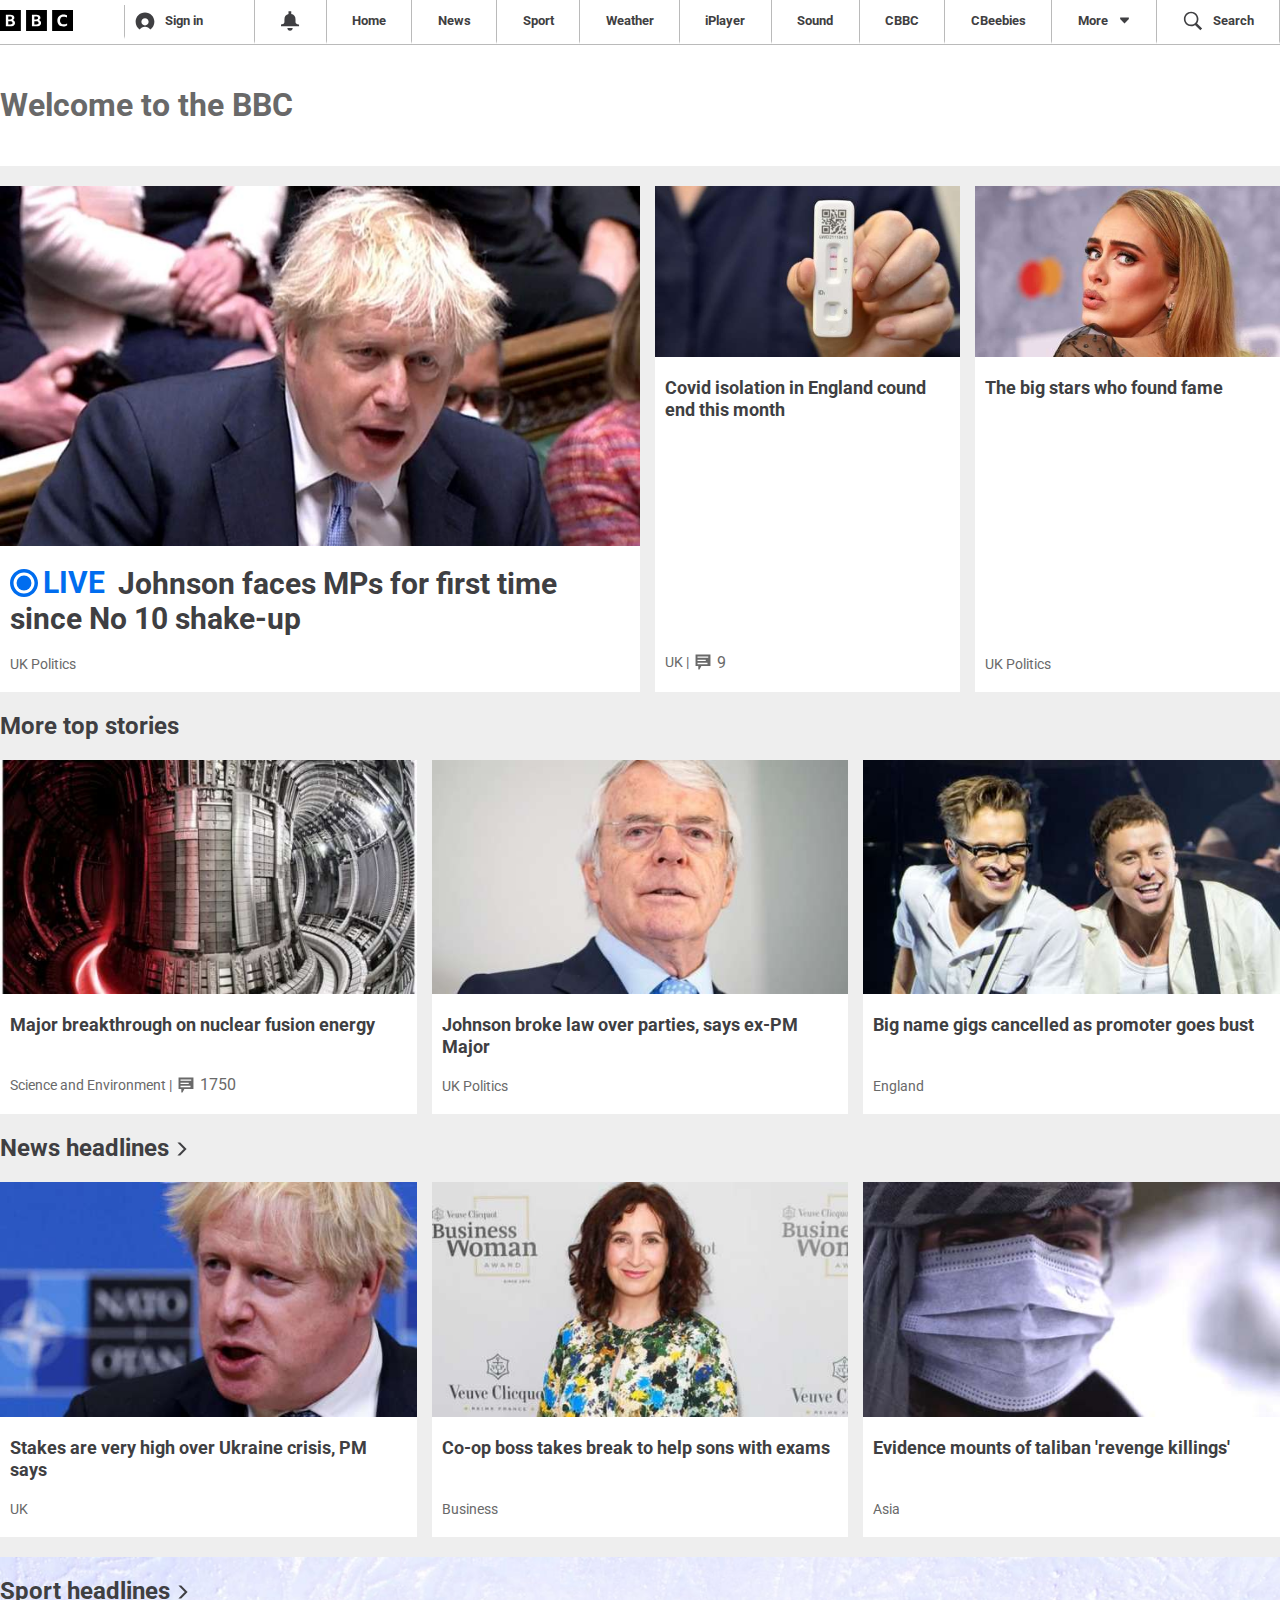
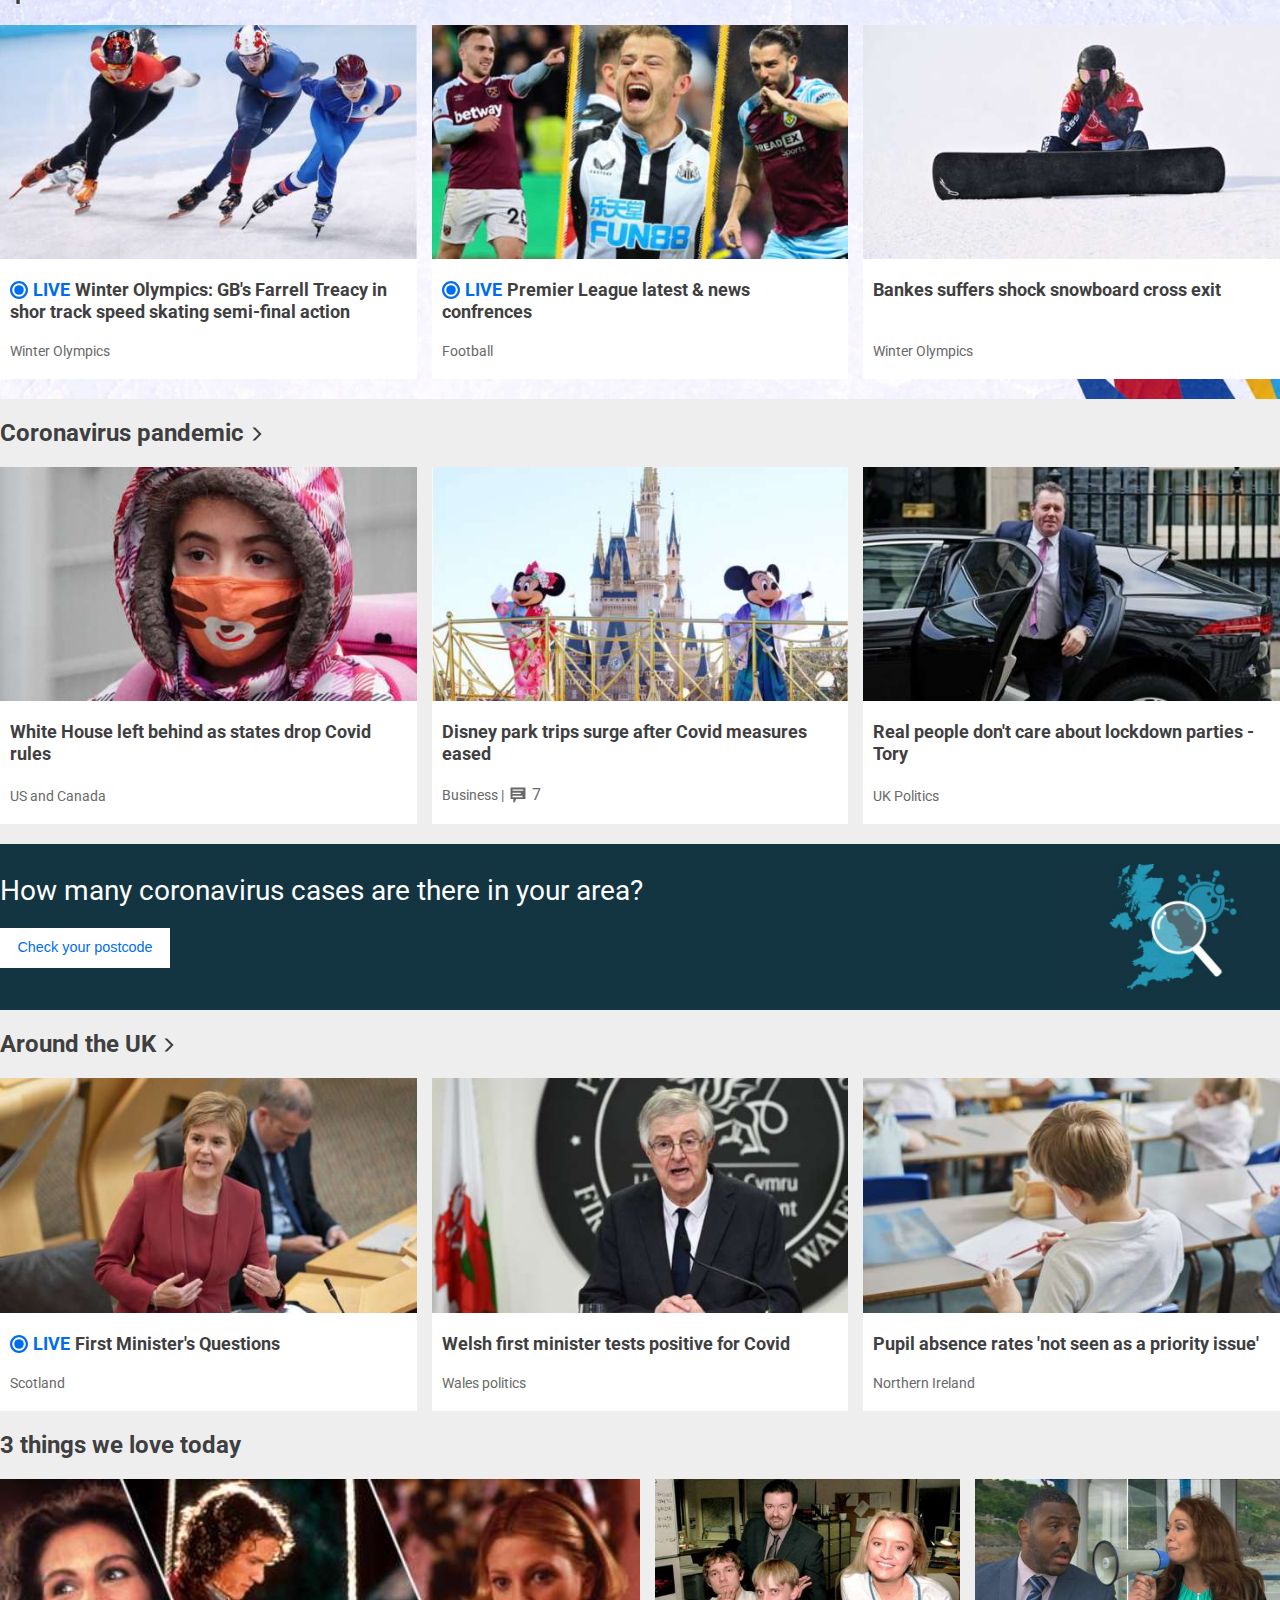
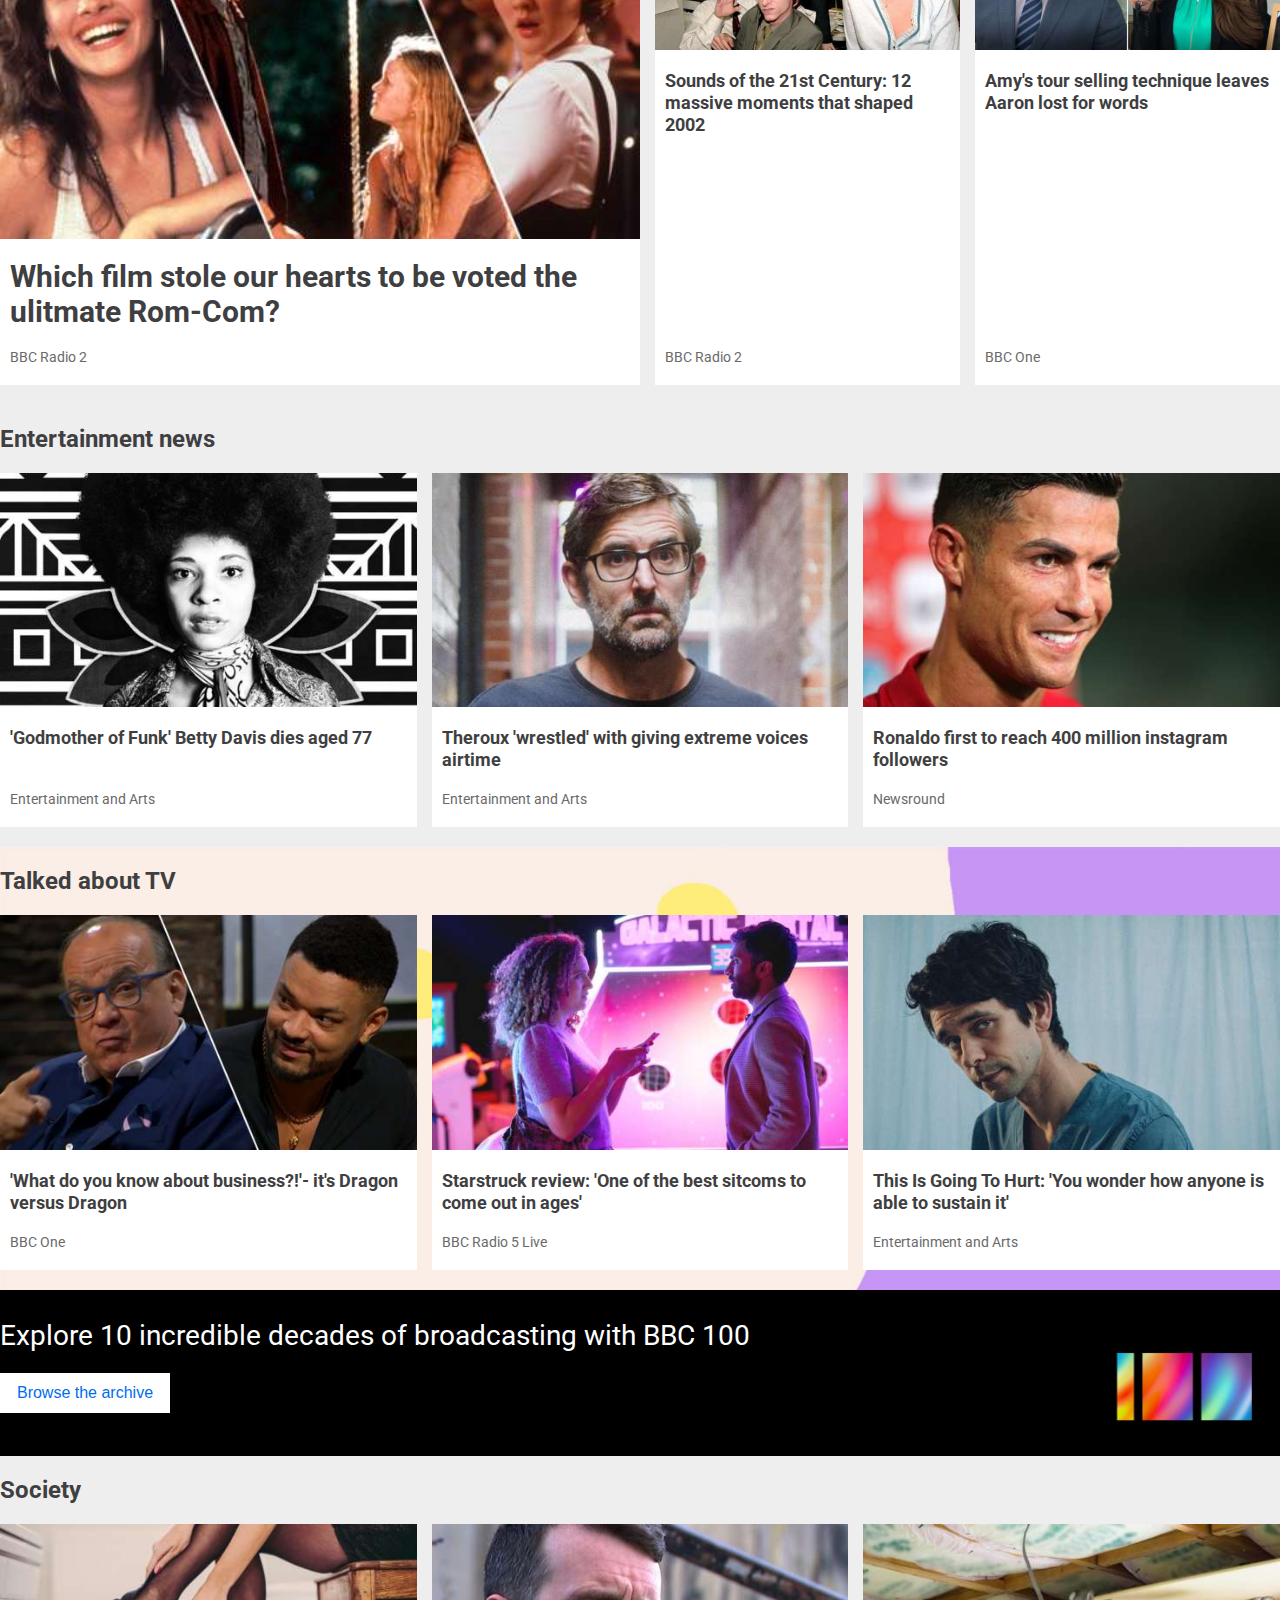
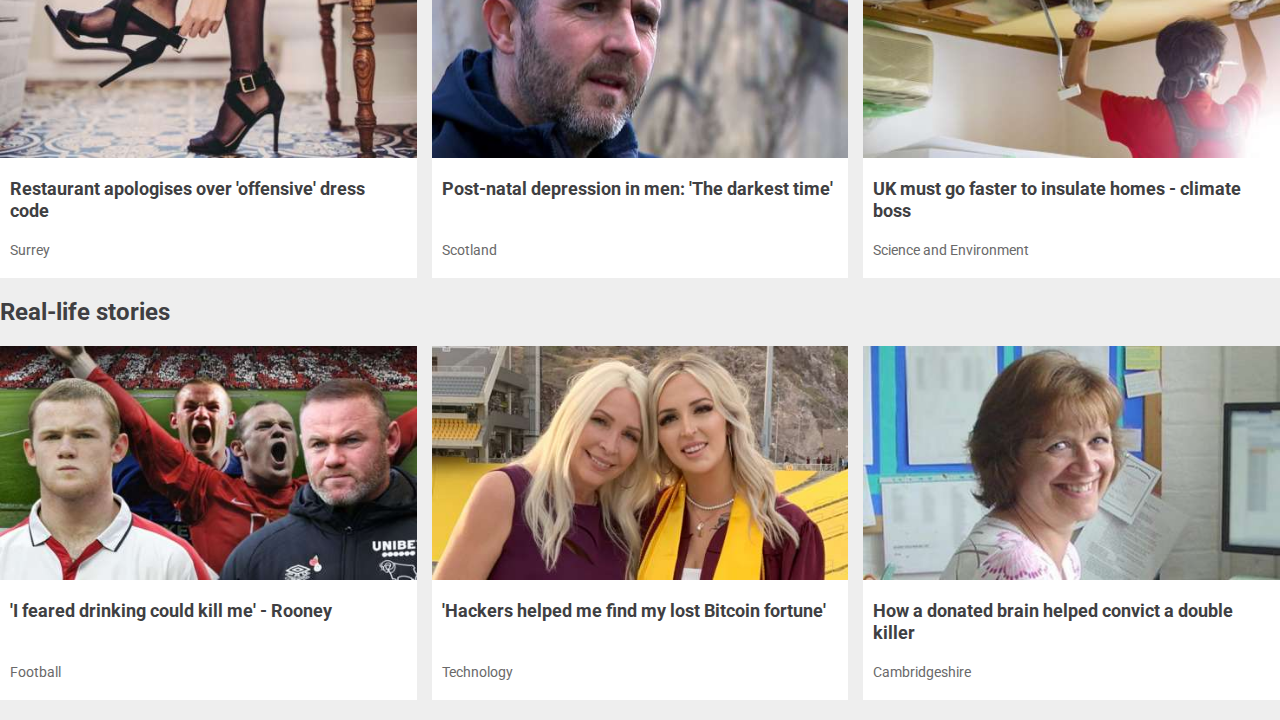
==== bbc.co.uk/index.html @ e5f3c091 "complete section society" ====
<!DOCTYPE html>
<html lang="en">
  <head>
    <meta charset="UTF-8" />
    <meta http-equiv="X-UA-Compatible" content="IE=edge" />
    <meta name="viewport" content="width=device-width, initial-scale=1.0" />
    <link rel="shortcut icon" href="#" />
    <link rel="stylesheet" href="style.css" />
    <title>BBC - Home</title>
  </head>
  <body>
    <nav class="centered-parent">
      <div class="centered">
        <div class="items">
          <div class="item left-aligned">
            <svg viewBox="0 0 112 32" width="4.5625rem" height="1.3125rem">
              <path
                d="M111.99999,4.44444577e-05 L111.99999,32.0000444 L79.9999905,32.0000444 L79.9999905,4.44444577e-05 L111.99999,4.44444577e-05 Z M72.0000119,-3.55271368e-15 L72.0000119,32 L40.0000119,32 L40.0000119,-3.55271368e-15 L72.0000119,-3.55271368e-15 Z M32,-3.55271368e-15 L32,32 L-1.13686838e-13,32 L-1.13686838e-13,-3.55271368e-15 L32,-3.55271368e-15 Z M97.469329,6.80826869 C96.0294397,6.80826869 94.7294393,7.02226876 93.5693278,7.44982444 C92.4089942,7.87782457 91.4137717,8.49471364 90.5841047,9.30049166 C89.7538823,10.1067141 89.1188821,11.07327 88.6785486,12.199937 C88.2378818,13.3269373 88.0177706,14.5896043 88.0177706,15.9876048 C88.0177706,17.4188274 88.2296596,18.7062722 88.6531042,19.8493837 C89.0763265,20.9929396 89.6861045,21.9591621 90.482438,22.748829 C91.2784383,23.5383848 92.2522163,24.1430516 93.4042167,24.5624962 C94.5558837,24.9819408 95.8516619,25.1917186 97.2914401,25.1917186 C98.3752182,25.1917186 99.4086629,25.072163 100.391219,24.8338296 C101.37333,24.5956073 102.237108,24.2706072 102.982664,23.8592738 L102.982664,23.8592738 L102.982664,20.4292727 C101.40733,21.4001619 99.6881074,21.8851621 97.8251069,21.8851621 C96.6054399,21.8851621 95.567884,21.6549398 94.7126615,21.194273 C93.8572168,20.7338284 93.2049944,20.0633837 92.7564387,19.1831613 C92.3073275,18.3032721 92.0831052,17.2380496 92.0831052,15.9876048 C92.0831052,14.7377155 92.3156608,13.6766041 92.7816609,12.8044927 C93.2474389,11.9327147 93.916328,11.2664922 94.7888838,10.8058254 C95.6609951,10.3453809 96.715551,10.1148252 97.9521069,10.1148252 C98.8496628,10.1148252 99.7052186,10.2342697 100.518108,10.4726031 C101.331219,10.7112699 102.084664,11.0609366 102.779442,11.5212701 L102.779442,11.5212701 L102.779442,8.01738016 C102.017219,7.62260227 101.191441,7.32260218 100.302219,7.11671323 C99.4129963,6.91126872 98.4685515,6.80826869 97.469329,6.80826869 Z M55.7552388,7.00000208 L49.0000146,7.00000208 L49.0000146,25.0000021 L56.1713501,25.0000021 C57.590906,25.0000021 58.8063508,24.7903407 59.8181289,24.3706739 C60.8297959,23.9513405 61.6087961,23.3553403 62.1555741,22.5832289 C62.7020187,21.8114509 62.9754632,20.8882284 62.9754632,19.8140059 C62.9754632,18.7232278 62.6941298,17.7960053 62.1312407,17.0321162 C61.5681294,16.2686715 60.7563514,15.7104491 59.6957955,15.3580046 C60.4625736,14.9891156 61.0420182,14.4894488 61.4335738,13.8601152 C61.8252406,13.2307817 62.0210185,12.4881148 62.0210185,11.6321146 C62.0210185,10.1385586 61.4742405,8.99311379 60.3812402,8.19578022 C59.2877954,7.39889109 57.745795,7.00000208 55.7552388,7.00000208 L55.7552388,7.00000208 Z M15.7552269,7.00000208 L9.00000268,7.00000208 L9.00000268,25.0000021 L16.1713381,25.0000021 C17.5908941,25.0000021 18.8062278,24.7903407 19.8182281,24.3706739 C20.8296729,23.9513405 21.6087842,23.3553403 22.1555621,22.5832289 C22.7021179,21.8114509 22.9755624,20.8882284 22.9755624,19.8140059 C22.9755624,18.7232278 22.6941179,17.7960053 22.1311177,17.0321162 C21.5682286,16.2686715 20.7563395,15.7104491 19.6957836,15.3580046 C20.4625616,14.9891156 21.0418952,14.4894488 21.4335619,13.8601152 C21.8252287,13.2307817 22.0210066,12.4881148 22.0210066,11.6321146 C22.0210066,10.1385586 21.4741175,8.99311379 20.3811172,8.19578022 C19.2877835,7.39889109 17.7457831,7.00000208 15.7552269,7.00000208 L15.7552269,7.00000208 Z M55.8775833,17.2209385 C58.1128062,17.2209385 59.2308065,18.0434943 59.2308065,19.6881614 C59.2308065,20.4602728 58.9369175,21.0518285 58.3496951,21.4629397 C57.7622505,21.8743843 56.9216947,22.0797177 55.8286944,22.0797177 L55.8286944,22.0797177 L52.6469157,22.0797177 L52.6469157,17.2209385 Z M15.8775714,17.2209385 C18.1129054,17.2209385 19.2307946,18.0434943 19.2307946,19.6881614 C19.2307946,20.4602728 18.9370167,21.0518285 18.3496832,21.4629397 C17.7622386,21.8743843 16.9216828,22.0797177 15.8286825,22.0797177 L15.8286825,22.0797177 L12.6469038,22.0797177 L12.6469038,17.2209385 Z M55.412572,9.92028073 C57.3541282,9.92028073 58.3252396,10.6338365 58.3252396,12.0600591 C58.3252396,12.7988371 58.0763506,13.373504 57.5786838,13.7846152 C57.0807948,14.1960598 56.3587946,14.4013932 55.412572,14.4013932 L55.412572,14.4013932 L52.6469046,14.4013932 L52.6469046,9.92028073 Z M15.4125601,9.92028073 C17.3541163,9.92028073 18.3252277,10.6338365 18.3252277,12.0600591 C18.3252277,12.7988371 18.0762276,13.373504 17.5786719,13.7846152 C17.0807829,14.1960598 16.3587826,14.4013932 15.4125601,14.4013932 L15.4125601,14.4013932 L12.6468927,14.4013932 L12.6468927,9.92028073 Z"
              ></path>
            </svg>
          </div>
          <div class="item blue left-aligned">
            <div class="logo left-padded">
              <svg
                viewBox="0 0 32 32"
                width="20px"
                height="20px"
                class="small"
                focusable="false"
                aria-hidden="true"
              >
                <path
                  d="M16 23c-3.3 0-5.8-2.5-5.8-5.8s2.5-5.8 5.8-5.8c3.2 0 5.8 2.5 5.8 5.8S19.2 23 16 23zm15-5.7c0-8.4-6.6-15-15-15-8.5 0-15 6.6-15 15 0 5.2 2.5 9.8 6.4 12.4 1.9-2.8 5-4.6 8.6-4.6s6.7 1.8 8.6 4.6C28.5 27 31 22.5 31 17.3z"
                ></path>
              </svg>
              <a href="#">Sign in</a>
            </div>
          </div>
          <div class="item blue">
            <div class="bell">
              <svg
                viewBox="0 0 32 32"
                width="20px"
                height="20px"
                class="small"
                focusable="false"
                aria-hidden="true"
              >
                <path
                  d="M12.9 30.2c.8.9 1.8 1.3 3.1 1.3s2.3-.4 3.1-1.3c.8-.9 1.2-1.9 1.2-3h-8.5c0 1.1.3 2.2 1.1 3zm16-8.8c-1.4-.2-2.4-.6-3.1-1.3-.6-.7-1-1.7-1-3.1v-4c0-2.2-.6-4.1-1.8-5.5-1.2-1.5-2.8-2.4-5-2.8V.5h-4.4v4.1C11.7 5.1 10 6 8.8 7.5 7.7 8.9 7.1 10.8 7.1 13v3.9c0 1.4-.3 2.4-.9 3.1-.6.7-1.7 1.1-3.1 1.3l-1.5.2v3h28.9v-3l-1.6-.1z"
                ></path>
              </svg>
            </div>
          </div>
          <div class="item blue">
            <a href="#">Home</a>
          </div>
          <div class="item red">
            <a href="#">News</a>
          </div>
          <div class="item yellow">
            <a href="#">Sport</a>
          </div>
          <div class="item light-blue">
            <a href="#">Weather</a>
          </div>
          <div class="item purple">
            <a href="#">iPlayer</a>
          </div>
          <div class="item orange">
            <a href="#">Sound</a>
          </div>
          <div class="item green">
            <a href="#">CBBC</a>
          </div>
          <div class="item yellow">
            <a href="#">CBeebies</a>
          </div>
          <div class="item dark-blue">
            <div class="logo">
              <a href="#">More</a>
              <svg
                viewBox="0 0 32 32"
                width="1em"
                height="1em"
                class="small"
                focusable="false"
                aria-hidden="true"
              >
                <path d="M26.7 12.6L16 23.2 5.3 12.6V8.8h21.4v3.8z"></path>
              </svg>
            </div>
          </div>

          <div class="item dark-blue">
            <div class="logo">
              <svg
                viewBox="0 0 32 32"
                width="20px"
                height="20px"
                class="small"
                focusable="false"
                aria-hidden="true"
              >
                <path
                  d="M13 24.3c6.5 0 11.7-5.1 11.7-11.7S19.6 1 13 1 1.4 6.1 1.4 12.7 6.5 24.3 13 24.3zm0-2.6c-5.1 0-9-3.9-9-9.1s3.9-9.1 9-9.1 9 3.9 9 9.1-3.9 9.1-9 9.1zm5.8.4l8.9 8.9 2.9-2.9-8.9-8.9-2.9 2.9z"
                ></path>
              </svg>
              <a href="#">Search</a>
            </div>
          </div>
        </div>
      </div>
    </nav>

    <div class="heading centered-parent">
      <div class="centered">
        <div class="title">
          <h1>Welcome to the BBC</h1>
        </div>
      </div>
    </div>

    <section class="centered-parent">
      <div class="centered">
        <div class="row">
          <a href="#" class="card main">
            <div class="body">
              <img class="image" src="images/card-bojo.jpg" alt="" />
              <h3 class="heading">
                <span class="live">
                  <span class="circle-wrapper">
                    <svg
                      fill="currentColor"
                      focusable="false"
                      aria-hidden="true"
                      viewBox="0 0 32 32"
                    >
                      <path
                        d="M16 4c6.6 0 12 5.4 12 12s-5.4 12-12 12S4 22.6 4 16 9.4 4 16 4zm0-4C7.2 0 0 7.2 0 16s7.2 16 16 16 16-7.2 16-16S24.8 0 16 0z"
                      ></path>
                      <circle
                        cx="16"
                        cy="16"
                        r="8.5"
                        class="pulsing-circle"
                      ></circle>
                    </svg>
                  </span>
                  <span class="text">LIVE</span>
                </span>
                Johnson faces MPs for first time since No 10 shake-up
              </h3>
            </div>
            <span class="category">UK Politics</span>
          </a>

          <a href="#" class="card">
            <div class="body">
              <img class="image" src="images/lateral-flow-test.jpg" alt="" />
              <h3 class="heading md">
                Covid isolation in England cound end this month
              </h3>
            </div>
            <div class="bottom-text">
              <span class="category">UK |</span>
              <svg
                viewBox="0 0 32 32"
                width="1em"
                height="1em"
                class="ssrcss-xi5oyi-StyledIcon e6m7o991"
                focusable="false"
                aria-hidden="true"
              >
                <path
                  d="M1.1 24.2h29.8V1H1.1v23.2zM5 11.3h16.5v2.6H5v-2.6zm20 9H5v-2.6h20v2.6zm1.5-12.8H5V4.9h21.5v2.6zM13 23.6H6.6V31H9l4-7.4z"
                ></path>
              </svg>
              <span class="number">9</span>
            </div>
          </a>
          <a href="#" class="card">
            <div class="body">
              <img class="image" src="images/adele.jpg" alt="" />
              <h3 class="heading md">The big stars who found fame</h3>
            </div>
            <span class="category">UK Politics</span>
          </a>
        </div>
        <div class="row">
          <h1 class="heading">More top stories</h1>
        </div>
        <div class="row">
          <a href="#" class="card">
            <div class="body">
              <img
                class="image"
                src="images/jetinteriorwithsuperimposedplasma.jpg"
                alt=""
              />
              <h3 class="heading md">
                Major breakthrough on nuclear fusion energy
              </h3>
            </div>
            <div class="bottom-text">
              <span class="category">Science and Environment |</span>
              <svg
                viewBox="0 0 32 32"
                width="1em"
                height="1em"
                class="ssrcss-xi5oyi-StyledIcon e6m7o991"
                focusable="false"
                aria-hidden="true"
              >
                <path
                  d="M1.1 24.2h29.8V1H1.1v23.2zM5 11.3h16.5v2.6H5v-2.6zm20 9H5v-2.6h20v2.6zm1.5-12.8H5V4.9h21.5v2.6zM13 23.6H6.6V31H9l4-7.4z"
                ></path>
              </svg>
              <span class="number">1750</span>
            </div>
          </a>

          <a href="#" class="card">
            <div class="body">
              <img class="image" src="images/ex-minister.jpg" alt="" />
              <h3 class="heading md">
                Johnson broke law over parties, says ex-PM Major
              </h3>
            </div>
            <div class="bottom-text">
              <span class="category">UK Politics</span>
            </div>
          </a>
          <a href="#" class="card">
            <div class="body">
              <img class="image" src="images/gig.jpg" alt="" />
              <h3 class="heading md">
                Big name gigs cancelled as promoter goes bust
              </h3>
            </div>
            <span class="category">England</span>
          </a>
        </div>

        <div class="row">
          <a href="#" class="heading">
            News headlines

            <svg
              viewBox="0 0 32 32"
              width="1em"
              height="1em"
              class="ssrcss-xi5oyi-StyledIcon e6m7o991"
              focusable="false"
              aria-hidden="true"
            >
              <path
                d="M21.6 14.3L5.5 31h6.4l14.6-15L11.9 1H5.5l16.1 16.7v-3.4z"
              ></path>
            </svg>
          </a>
        </div>
        <div class="row">
          <a href="#" class="card">
            <div class="body">
              <img class="image" src="images/boris.jpg" alt="" />
              <h3 class="heading md">
                Stakes are very high over Ukraine crisis, PM says
              </h3>
            </div>
            <div class="bottom-text">
              <span class="category">UK</span>
            </div>
          </a>

          <a href="#" class="card">
            <div class="body">
              <img class="image" src="images/business-woman.jpg" alt="" />
              <h3 class="heading md">
                Co-op boss takes break to help sons with exams
              </h3>
            </div>
            <div class="bottom-text">
              <span class="category">Business</span>
            </div>
          </a>
          <a href="#" class="card">
            <div class="body">
              <img class="image" src="images/taliban.jpg" alt="" />
              <h3 class="heading md">
                Evidence mounts of taliban 'revenge killings'
              </h3>
            </div>
            <span class="category">Asia</span>
          </a>
        </div>
      </div>
    </section>

    <section class="sport centered-parent">
      <div class="centered">
        <div class="row">
          <a href="#" class="heading">
            Sport headlines
            <svg
              viewBox="0 0 32 32"
              width="1em"
              height="1em"
              class="ssrcss-xi5oyi-StyledIcon e6m7o991"
              focusable="false"
              aria-hidden="true"
            >
              <path
                d="M21.6 14.3L5.5 31h6.4l14.6-15L11.9 1H5.5l16.1 16.7v-3.4z"
              ></path>
            </svg>
          </a>
        </div>
        <div class="row">
          <a href="#" class="card">
            <div class="body">
              <img class="image" src="images/card-olympic.jpg" alt="" />
              <h3 class="heading md">
                <span class="live">
                  <span class="circle-wrapper">
                    <svg
                      fill="currentColor"
                      focusable="false"
                      aria-hidden="true"
                      viewBox="0 0 32 32"
                    >
                      <path
                        d="M16 4c6.6 0 12 5.4 12 12s-5.4 12-12 12S4 22.6 4 16 9.4 4 16 4zm0-4C7.2 0 0 7.2 0 16s7.2 16 16 16 16-7.2 16-16S24.8 0 16 0z"
                      ></path>
                      <circle
                        cx="16"
                        cy="16"
                        r="8.5"
                        class="pulsing-circle"
                      ></circle>
                    </svg>
                  </span>
                  <span class="text">LIVE</span>
                </span>
                Winter Olympics: GB's Farrell Treacy in shor track speed skating
                semi-final action
              </h3>
            </div>
            <span class="category">Winter Olympics</span>
          </a>
          <a href="#" class="card">
            <div class="body">
              <img class="image" src="images/card-football.jpg" alt="" />
              <h3 class="heading md">
                <span class="live">
                  <span class="circle-wrapper">
                    <svg
                      fill="currentColor"
                      focusable="false"
                      aria-hidden="true"
                      viewBox="0 0 32 32"
                    >
                      <path
                        d="M16 4c6.6 0 12 5.4 12 12s-5.4 12-12 12S4 22.6 4 16 9.4 4 16 4zm0-4C7.2 0 0 7.2 0 16s7.2 16 16 16 16-7.2 16-16S24.8 0 16 0z"
                      ></path>
                      <circle
                        cx="16"
                        cy="16"
                        r="8.5"
                        class="pulsing-circle"
                      ></circle>
                    </svg>
                  </span>
                  <span class="text">LIVE</span>
                </span>
                Premier League latest & news confrences
              </h3>
            </div>
            <span class="category">Football</span>
          </a>
          <a href="#" class="card">
            <div class="body">
              <img class="image" src="images/card-skate.jpg" alt="" />
              <h3 class="heading md">
                Bankes suffers shock snowboard cross exit
              </h3>
            </div>
            <span class="category">Winter Olympics</span>
          </a>
        </div>
      </div>
    </section>

    <section class="coronavirus centered-parent">
      <div class="centered">
        <div class="row">
          <a href="#" class="heading">
            Coronavirus pandemic
            <svg
              viewBox="0 0 32 32"
              width="1em"
              height="1em"
              class="ssrcss-xi5oyi-StyledIcon e6m7o991"
              focusable="false"
              aria-hidden="true"
            >
              <path
                d="M21.6 14.3L5.5 31h6.4l14.6-15L11.9 1H5.5l16.1 16.7v-3.4z"
              ></path>
            </svg>
          </a>
        </div>
        <div class="row">
          <a href="#" class="card">
            <div class="body">
              <img class="image" src="images/whitehouse-corona.jpg" alt="" />
              <h3 class="heading md">
                White House left behind as states drop Covid rules
              </h3>
            </div>
            <div class="bottom-text">
              <span class="category">US and Canada</span>
            </div>
          </a>

          <a href="#" class="card">
            <div class="body">
              <img class="image" src="images/disney-park.jpg" alt="" />
              <h3 class="heading md">
                Disney park trips surge after Covid measures eased
              </h3>
            </div>
            <div class="bottom-text">
              <span class="category">Business |</span>

              <svg
                viewBox="0 0 32 32"
                width="1em"
                height="1em"
                class="ssrcss-xi5oyi-StyledIcon e6m7o991"
                focusable="false"
                aria-hidden="true"
              >
                <path
                  d="M1.1 24.2h29.8V1H1.1v23.2zM5 11.3h16.5v2.6H5v-2.6zm20 9H5v-2.6h20v2.6zm1.5-12.8H5V4.9h21.5v2.6zM13 23.6H6.6V31H9l4-7.4z"
                ></path>
              </svg>
              <span class="number">7</span>
            </div>
          </a>
          <a href="#" class="card">
            <div class="body">
              <img class="image" src="images/tory-mp.jpg" alt="" />
              <h3 class="heading md">
                Real people don't care about lockdown parties - Tory
              </h3>
            </div>
            <span class="category">UK Politics</span>
          </a>
        </div>
      </div>
    </section>

    <section class="coronavirus-cases centered-parent">
      <div class="centered">
        <div class="items">
          <div class="item">
            <h1 class="title">
              How many coronavirus cases are there in your area?
            </h1>
            <button class="postcode">
              <a href="#">Check your postcode</a>
            </button>
          </div>
          <div class="image"></div>
        </div>
      </div>
    </section>

    <section class="uk centered-parent">
      <div class="centered">
        <div class="row">
          <a href="#" class="heading">
            Around the UK
            <svg
              viewBox="0 0 32 32"
              width="1em"
              height="1em"
              class="ssrcss-xi5oyi-StyledIcon e6m7o991"
              focusable="false"
              aria-hidden="true"
            >
              <path
                d="M21.6 14.3L5.5 31h6.4l14.6-15L11.9 1H5.5l16.1 16.7v-3.4z"
              ></path>
            </svg>
          </a>
        </div>
        <div class="row">
          <a href="#" class="card">
            <div class="body">
              <img class="image" src="images/sturgeon.jpg" alt="" />
              <h3 class="heading md">
                <span class="live">
                  <span class="circle-wrapper">
                    <svg
                      fill="currentColor"
                      focusable="false"
                      aria-hidden="true"
                      viewBox="0 0 32 32"
                    >
                      <path
                        d="M16 4c6.6 0 12 5.4 12 12s-5.4 12-12 12S4 22.6 4 16 9.4 4 16 4zm0-4C7.2 0 0 7.2 0 16s7.2 16 16 16 16-7.2 16-16S24.8 0 16 0z"
                      ></path>
                      <circle
                        cx="16"
                        cy="16"
                        r="8.5"
                        class="pulsing-circle"
                      ></circle>
                    </svg>
                  </span>
                  <span class="text">LIVE</span>
                </span>
                First Minister's Questions
              </h3>
            </div>
            <div class="bottom-text">
              <span class="category">Scotland</span>
            </div>
          </a>

          <a href="#" class="card">
            <div class="body">
              <img class="image" src="images/old-man.jpg" alt="" />
              <h3 class="heading md">
                Welsh first minister tests positive for Covid
              </h3>
            </div>
            <div class="bottom-text">
              <span class="category">Wales politics</span>
            </div>
          </a>
          <a href="#" class="card">
            <div class="body">
              <img class="image" src="images/pupil.jpg" alt="" />
              <h3 class="heading md">
                Pupil absence rates 'not seen as a priority issue'
              </h3>
            </div>
            <span class="category">Northern Ireland</span>
          </a>
        </div>

        <!--<div class="heading centered-parent">-->
        <!--<div class="centered">-->
        <!--<div class="title">-->
        <!--<h1>Welcome to the BBC</h1>-->
        <!--</div>-->
        <!--</div>-->
        <!--</div>-->

        <div class="row">
          <a href="#" class="heading">3 things we love today</a>
        </div>

        <div class="row">
          <a href="#" class="card main">
            <div class="body">
              <img class="image" src="images/films.jpg" alt="" />
              <h3 class="heading">
                Which film stole our hearts to be voted the ulitmate Rom-Com?
              </h3>
            </div>
            <span class="category">BBC Radio 2</span>
          </a>

          <a href="#" class="card">
            <div class="body">
              <img class="image" src="images/sounds.jpg" alt="" />
              <h3 class="heading md">
                Sounds of the 21st Century: 12 massive moments that shaped 2002
              </h3>
            </div>
            <div class="bottom-text">
              <span class="category">BBC Radio 2</span>
            </div>
          </a>
          <a href="#" class="card">
            <div class="body">
              <img class="image" src="images/tour-selling.jpg" alt="" />
              <h3 class="heading md">
                Amy's tour selling technique leaves Aaron lost for words
              </h3>
            </div>
            <span class="category">BBC One</span>
          </a>
        </div>
      </div>
    </section>

    <section class="entertainment-news centered-parent">
      <div class="centered">
        <div class="row">
          <a href="#" class="heading">Entertainment news</a>
        </div>
        <div class="row">
          <a href="#" class="card">
            <div class="body">
              <img class="image" src="images/betty-davis.jpg" alt="" />
              <h3 class="heading md">
                'Godmother of Funk' Betty Davis dies aged 77
              </h3>
            </div>
            <div class="bottom-text">
              <span class="category">Entertainment and Arts</span>
            </div>
          </a>

          <a href="#" class="card">
            <div class="body">
              <img class="image" src="images/thereoux.jpg" alt="" />
              <h3 class="heading md">
                Theroux 'wrestled' with giving extreme voices airtime
              </h3>
            </div>
            <div class="bottom-text">
              <span class="category">Entertainment and Arts</span>
            </div>
          </a>
          <a href="#" class="card">
            <div class="body">
              <img class="image" src="images/ronaldo.jpg" alt="" />
              <h3 class="heading md">
                Ronaldo first to reach 400 million instagram followers
              </h3>
            </div>
            <span class="category">Newsround</span>
          </a>
        </div>
      </div>
    </section>

    <section class="tv centered-parent">
      <div class="centered">
        <div class="row">
          <a href="#" class="heading">Talked about TV</a>
        </div>
        <div class="row">
          <a href="#" class="card">
            <div class="body">
              <img class="image" src="images/dragon.jpg" alt="" />
              <h3 class="heading md">
                'What do you know about business?!'- it's Dragon versus Dragon
              </h3>
            </div>
            <div class="bottom-text">
              <span class="category">BBC One</span>
            </div>
          </a>

          <a href="#" class="card">
            <div class="body">
              <img class="image" src="images/starstruck.jpg" alt="" />
              <h3 class="heading md">
                Starstruck review: 'One of the best sitcoms to come out in ages'
              </h3>
            </div>
            <div class="bottom-text">
              <span class="category">BBC Radio 5 Live</span>
            </div>
          </a>
          <a href="#" class="card">
            <div class="body">
              <img class="image" src="images/hurt.jpg" alt="" />
              <h3 class="heading md">
                This Is Going To Hurt: 'You wonder how anyone is able to sustain
                it'
              </h3>
            </div>
            <span class="category">Entertainment and Arts</span>
          </a>
        </div>
      </div>
    </section>

    <section class="bbc-100 centered-parent">
      <div class="centered">
        <div class="items">
          <div class="item">
            <h1 class="title">
              Explore 10 incredible decades of broadcasting with BBC 100
            </h1>
            <button class="archive">
              <a href="#">Browse the archive</a>
            </button>
          </div>
          <div class="image"></div>
        </div>
      </div>
    </section>

    <section class="society centered-parent">
      <div class="centered">
        <div class="row">
          <a href="#" class="heading">Society</a>
        </div>
        <div class="row">
          <a href="#" class="card">
            <div class="body">
              <img class="image" src="images/dress-code.jpg" alt="" />
              <h3 class="heading md">
                Restaurant apologises over 'offensive' dress code
              </h3>
            </div>
            <div class="bottom-text">
              <span class="category">Surrey</span>
            </div>
          </a>

          <a href="#" class="card">
            <div class="body">
              <img class="image" src="images/depression.jpg" alt="" />
              <h3 class="heading md">
                Post-natal depression in men: 'The darkest time'
              </h3>
            </div>
            <div class="bottom-text">
              <span class="category">Scotland</span>
            </div>
          </a>
          <a href="#" class="card">
            <div class="body">
              <img class="image" src="images/insulated-homes.jpg" alt="" />
              <h3 class="heading md">
                UK must go faster to insulate homes - climate boss
              </h3>
            </div>
            <span class="category">Science and Environment</span>
          </a>
        </div>

        <div class="row">
          <a href="#" class="heading">Real-life stories</a>
        </div>
        <div class="row">
          <a href="#" class="card">
            <div class="body">
              <img class="image" src="images/drinking-fear.jpg" alt="" />
              <h3 class="heading md">
                'I feared drinking could kill me' - Rooney
              </h3>
            </div>
            <div class="bottom-text">
              <span class="category">Football</span>
            </div>
          </a>

          <a href="#" class="card">
            <div class="body">
              <img class="image" src="images/hackers.jpg" alt="" />
              <h3 class="heading md">
                'Hackers helped me find my lost Bitcoin fortune'
              </h3>
            </div>
            <div class="bottom-text">
              <span class="category">Technology</span>
            </div>
          </a>
          <a href="#" class="card">
            <div class="body">
              <img class="image" src="images/donated-brain.jpg" alt="" />
              <h3 class="heading md">
                How a donated brain helped convict a double killer
              </h3>
            </div>
            <span class="category">Cambridgeshire</span>
          </a>
        </div>
      </div>
    </section>
    <script src="script.js"></script>
  </body>
</html>
---- bbc.co.uk/style.css ----
@import url("https://fonts.googleapis.com/css2?family=Roboto:wght@400;700&display=swap");

:root {
  --sharp-blue: #006def;
}
* {
  box-sizing: border-box;
}

body {
  margin: 0;
  font-family: "Roboto", sans-serif;
  display: flex;
  flex-direction: column;
  color: #696969;
  background: #eeeeee;
}

a {
  text-decoration: none;
  font: inherit;
  color: inherit;
}

nav {
  border-bottom: 4px solid transparent;
}

nav.centered-parent {
  display: flex;
  flex-direction: column;
  justify-content: center;
  align-items: center;
  background: #ffffff;
  border-bottom: 1px solid #bababa;
}
nav .centered {
  padding: 0;
}

nav .items {
  display: flex;
  align-items: center;
  justify-content: center;
  width: 100%;
}

nav .items .item.left-aligned {
  justify-content: start;
}

nav .items .item.left-aligned .left-padded {
  padding-left: 10px;
}

nav .items .item {
  display: flex;
  align-items: center;
  justify-content: center;
  border-right: 1px solid #bababa;
  border-bottom: 3px solid transparent;
  flex: 1 0 auto;
  cursor: pointer;
  font-size: 13px;
  font-weight: 700;
  line-height: 31px;
  color: #3f3f42;
  padding: 5px 0;
}

nav .items .item.blue:hover {
  border-bottom: 3px solid #007bc7;
}

nav .items .item.red:hover {
  border-bottom: 3px solid #bb1919;
}

nav .items .item.yellow:hover {
  border-bottom: 3px solid #ffd230;
}

nav .items .item.light-blue:hover {
  border-bottom: 3px solid #88ccee;
}

nav .items .item.purple:hover {
  border-bottom: 3px solid #ed3d7d;
}

nav .items .item.orange:hover {
  border-bottom: 3px solid #ff4900;
}

nav .items .item.green:hover {
  border-bottom: 3px solid #90d200;
}

nav .items .item.dark-blue:hover {
  border-bottom: 3px solid #3f3f42;
}
.bell {
  position: relative;
  top: 6px;
}
nav .items .logo {
  display: flex;
  align-items: center;
  gap: 10px;
}

nav .items .small {
  fill: #3f3f42;
}

.heading.centered-parent {
  background-color: #fff;
}

.centered-parent {
  width: 100%;
  display: flex;
  justify-content: center;
}

.centered {
  max-width: 80rem;
  width: 100%;
  display: flex;
  flex-direction: column;
  gap: 20px;
  padding: 20px 0;
}

.live {
  float: left;
  display: flex;
  gap: 5px;
  align-items: center;
  color: var(--sharp-blue);
  width: 98px;
  height: 34px;
  margin-right: 10px;
}

.live .circle-wrapper {
  display: flex;
  align-items: center;
  height: 28px;
  width: 28px;
}
.live svg {
  display: inline-block;
  height: 100%;
}

.live .pulsing-circle {
  animation: 1s linear 1s infinite alternate pulsate;
}

.live .text {
  display: inline-block;
  font-weight: 700;
  font-size: inherit;
}

@keyframes pulsate {
  from {
    opacity: 0.9;
  }
  to {
    opacity: 0.2;
  }
}

.row {
  display: flex;
  gap: 20px;
}

.row > * {
  margin: 0;
  padding: 0;
}
.card.main {
  flex: 1 0 50%;
}
.card {
  display: flex;
  flex-direction: column;
  justify-content: space-between;
  gap: 20px;
  background-color: #fff;
  width: 616px;
  padding-bottom: 20px;
  --card-hover-color: #696969;
  --card-hover-text-decoration: none;
  flex: 1 1 auto;
}

.card .body {
  display: flex;
  flex-direction: column;
  gap: 20px;
}

.card .image {
  width: 100%;
}
.card .heading {
  font-size: 30px;
  margin: 0;
  padding: 0 10px;
  color: var(--card-hover-color);
  text-decoration: var(--card-hover-text-decoration);
}

.card .category {
  padding-left: 10px;
  font-size: 14px;
}

.card .bottom-text {
  display: flex;
  align-items: center;
  gap: 6px;
}

.card .bottom-text svg {
  fill: #696969;
}

.middle {
  display: flex;
  gap: 20px;
}

.middle .card {
  width: 405px;
}

.card:hover {
  --card-hover-color: var(--sharp-blue);
  --card-hover-text-decoration: underline;
}

.card .heading {
  color: #3f3f42;
}

.heading.md {
  font-size: 18px;
  line-height: 22px;
  color: #3f3f42;
}

.heading.md .live {
  width: 63px;
  height: 22px;
  margin-right: 2px;
}

.heading.md .circle-wrapper {
  width: 18px;
  height: 18px;
}

.row {
  display: flex;
  gap: 15px;
}

.row > .heading {
  font-weight: 700;
  font-size: 24px;
  line-height: 28px;
  color: #3f3f42;
}
.row > .heading > svg {
  width: 14px;
  height: 14px;
  fill: currentColor;
}

.row .heading:hover {
  color: var(--sharp-blue);
  text-decoration: underline;
}

section.sport {
  background-image: url("images/sport-bg.jpg");
  background-size: cover;
  background-repeat: no-repeat;
}

section.coronavirus-cases {
  background-image: url("images/dark-blue-background.jpg");
  background-size: cover;
  background-repeat: no-repeat;
}

.coronavirus-cases .items {
  display: flex;
  justify-content: space-between;
}

.coronavirus-cases .item {
  display: flex;
  flex-direction: column;
  align-items: flex-start;
  gap: 10px;
}

.coronavirus-cases .item .title {
  line-height: 16px;
  color: #fff;
  font-weight: 400;
  font-size: 28px;
}

.coronavirus-cases .item .postcode {
  border: none;
  outline: none;
  width: 170px;
  height: 40px;
  color: #006def;
  font-size: 0.9rem;
  line-height: 1.375;
  background-color: #ffffff;
  padding: 0 10px;
}

.coronavirus-cases .item .postcode:hover {
  text-decoration: underline;
}

.coronavirus-cases .image {
  background-image: url("images/coronavirus-background.jpg");
  width: 411px;
  height: 126px;
  background-position: right bottom;
  background-size: contain;
  background-repeat: no-repeat;
}

section.tv {
  background-image: url("images/pink-colourful-background.jpg");
  background-size: cover;
  background-repeat: no-repeat;
}

section.bbc-100 {
  background-image: url("images/black-background.jpg");
}

.bbc-100 .image {
  background-image: url("images/rainbow-window.jpg");
  width: 411px;
  height: 126px;
  background-position: right bottom;
  background-size: contain;
  background-repeat: no-repeat;
}

.bbc-100 .items {
  display: flex;
  justify-content: space-between;
}

.bbc-100 .item {
  display: flex;
  flex-direction: column;
  align-items: flex-start;
  gap: 10px;
}

.bbc-100 .item .title {
  line-height: 16px;
  color: #fff;
  font-weight: 400;
  font-size: 28px;
}

.bbc-100 .item .archive {
  font-weight: 400;
  border: none;
  outline: none;
  width: 170px;
  height: 40px;
  color: #006def;
  font-size: 1rem;
  line-height: 1.375;
  background-color: #ffffff;
  padding: 0 10px;
}

.bbc-100 .item .archive:hover {
  text-decoration: underline;
}
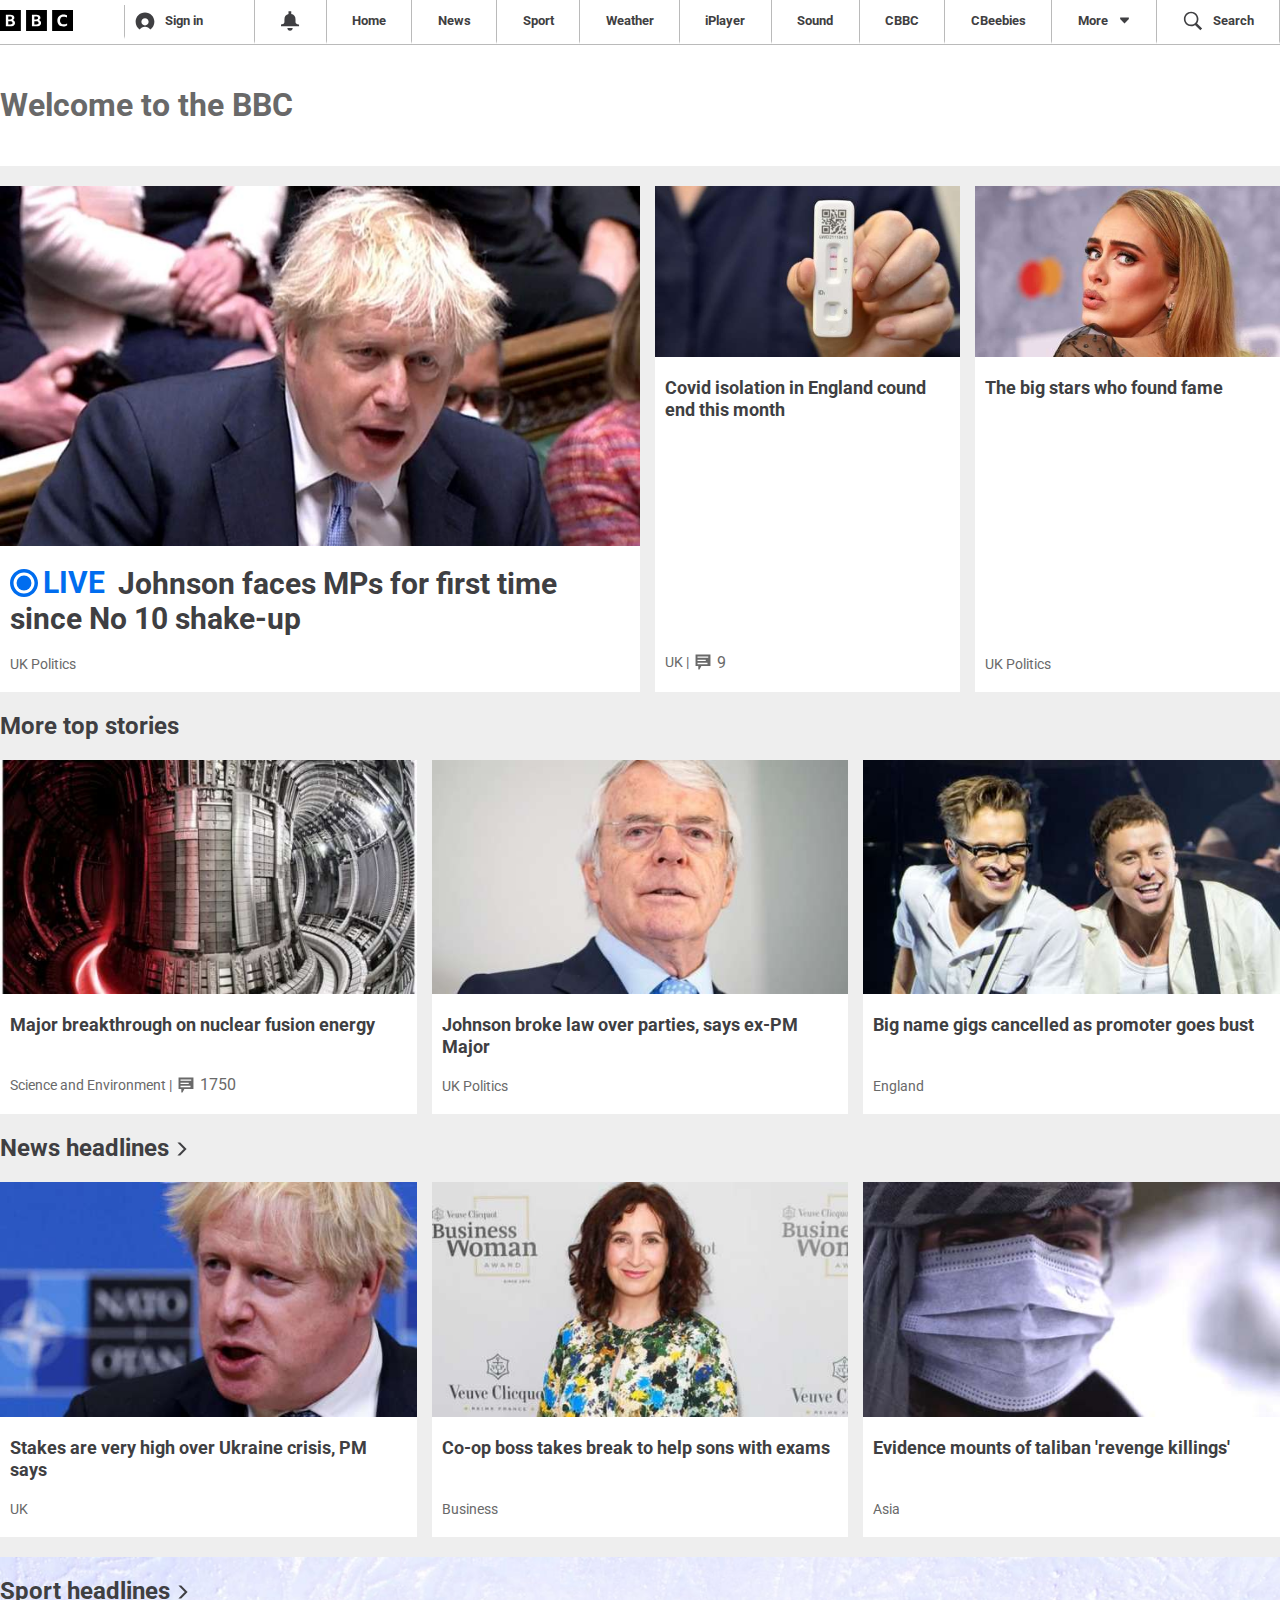
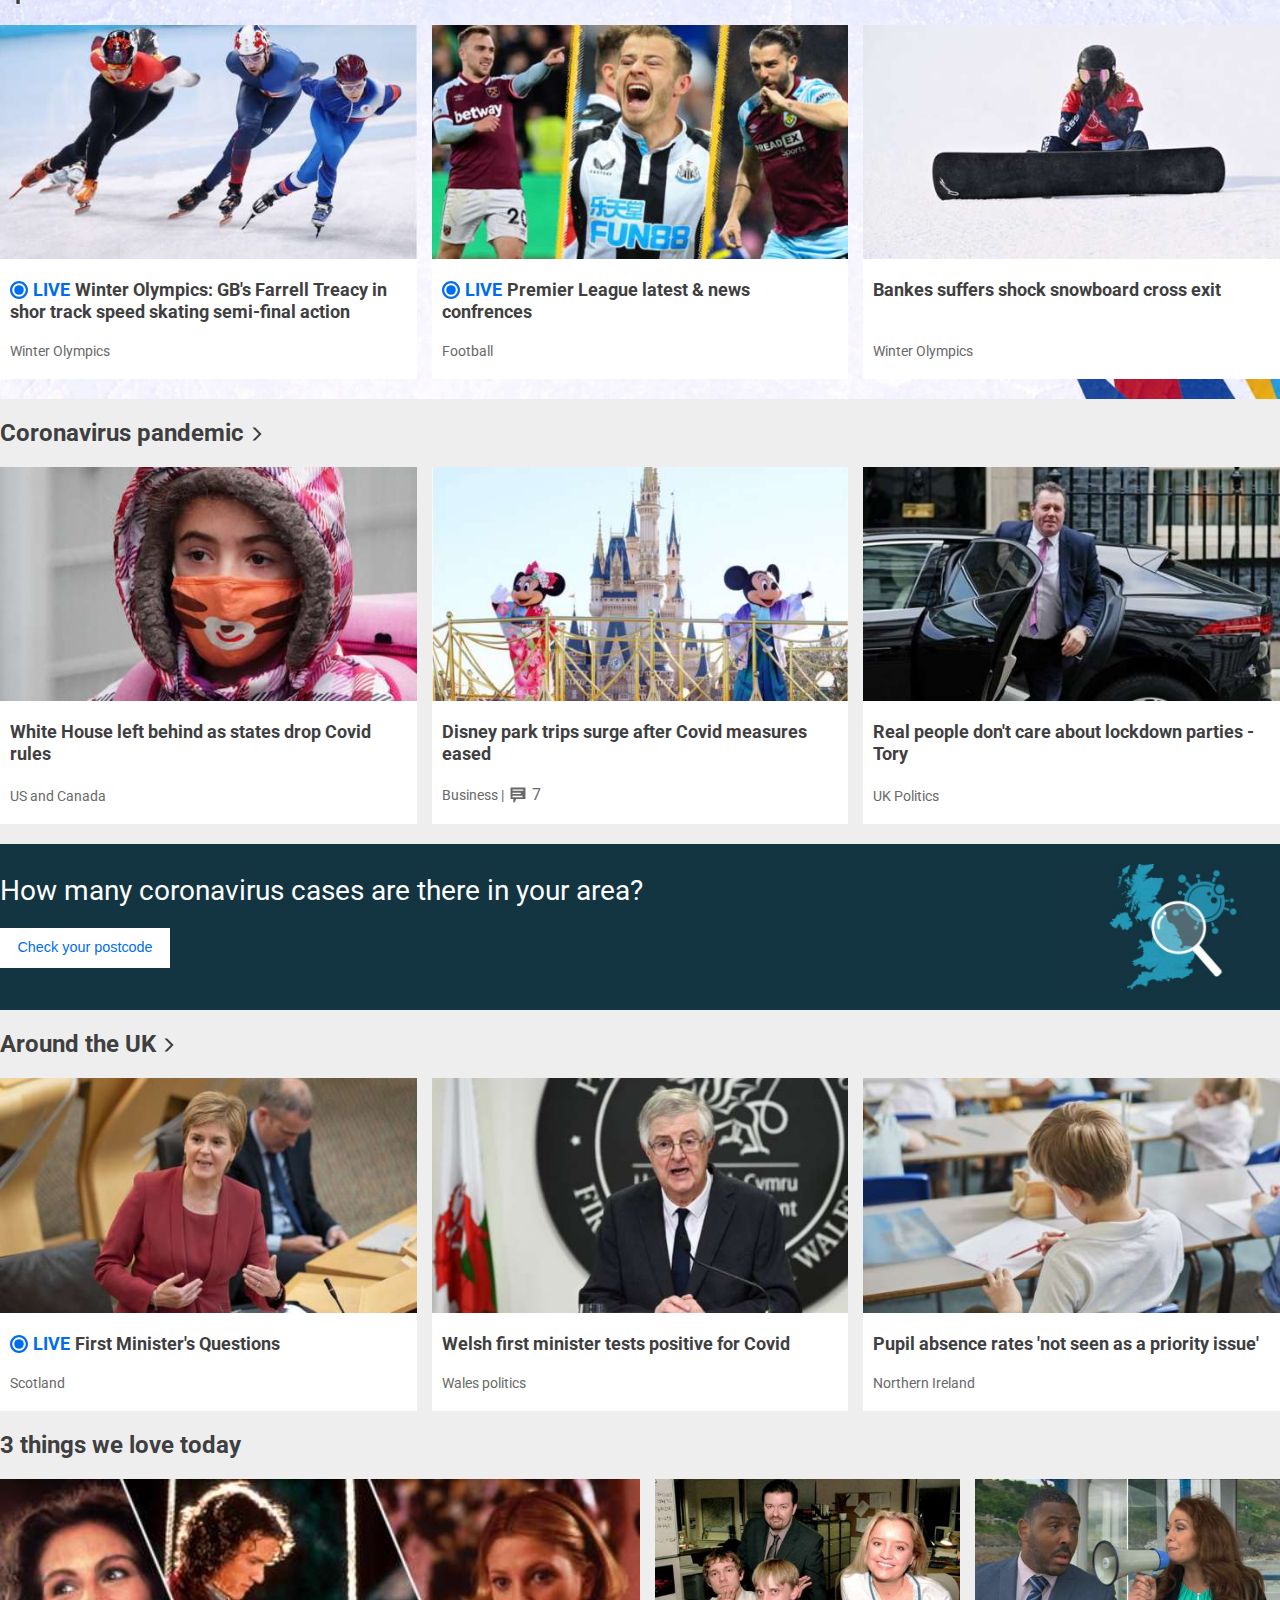
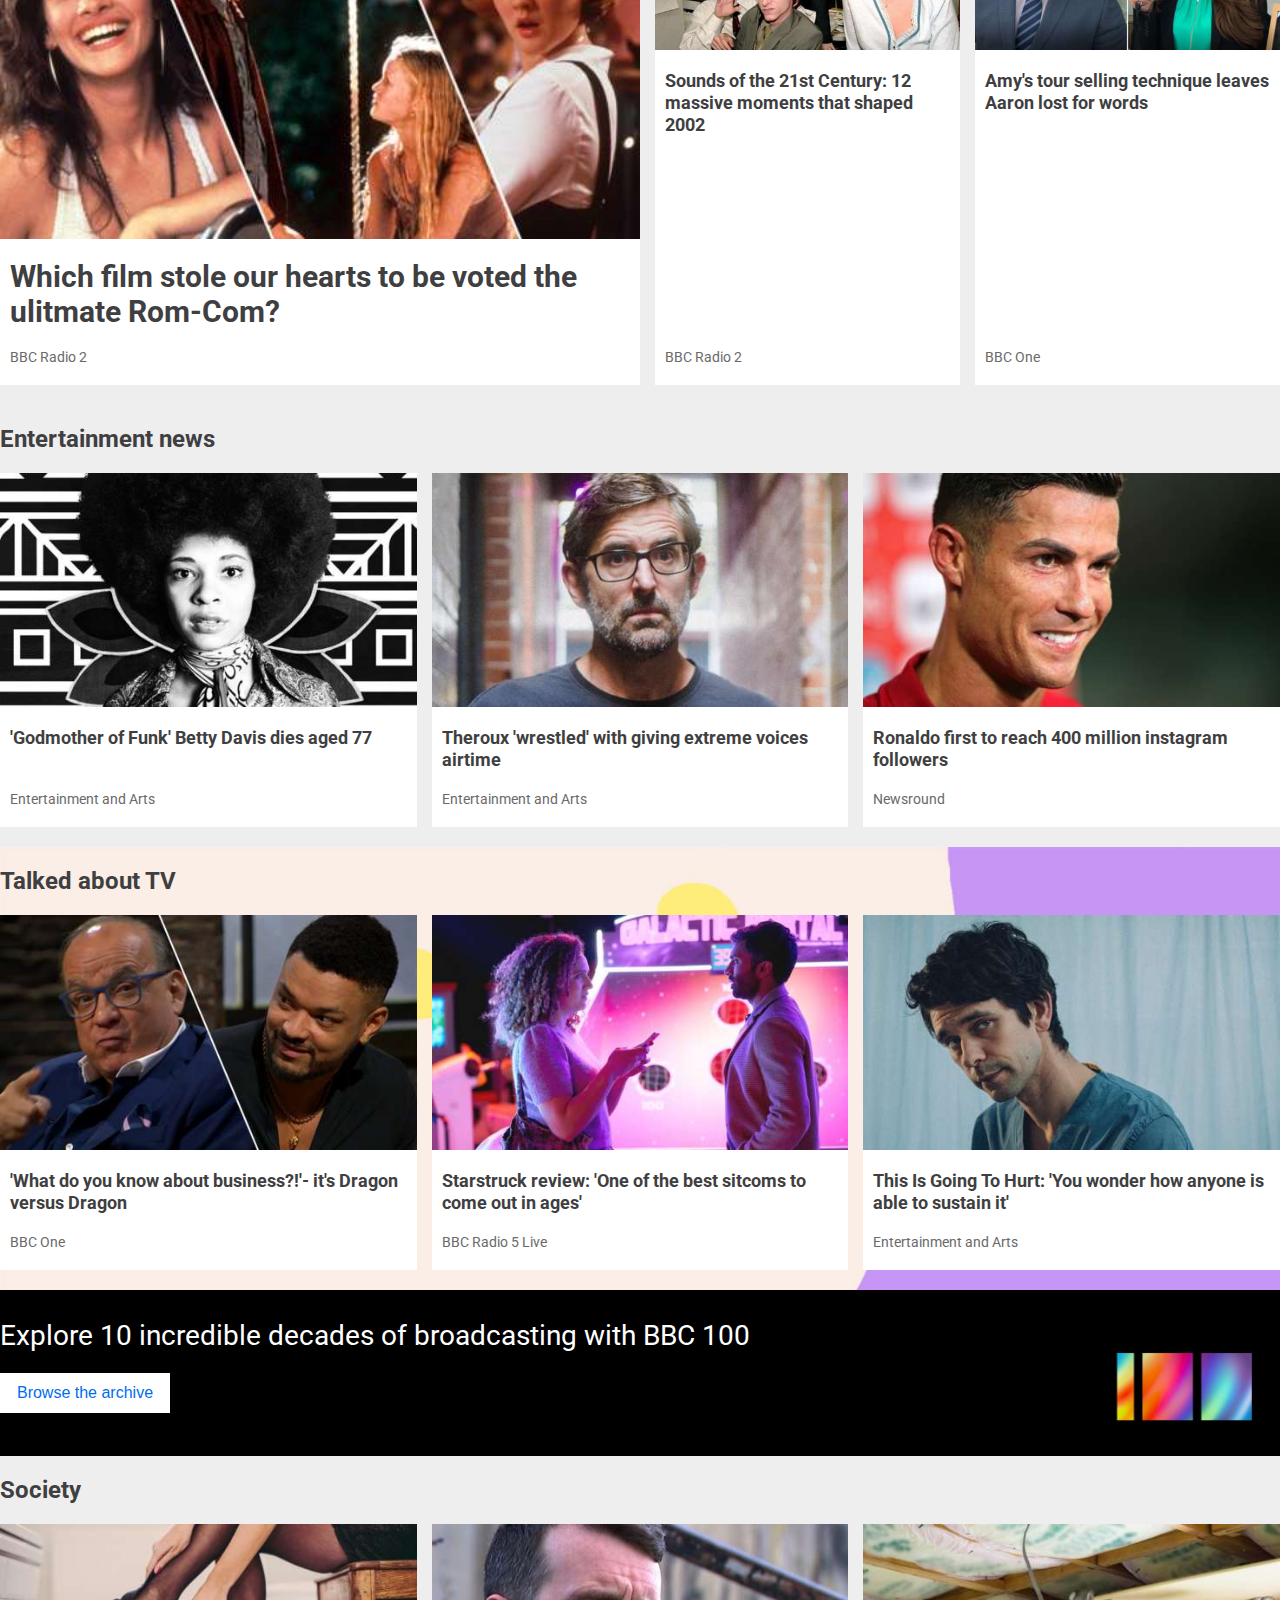
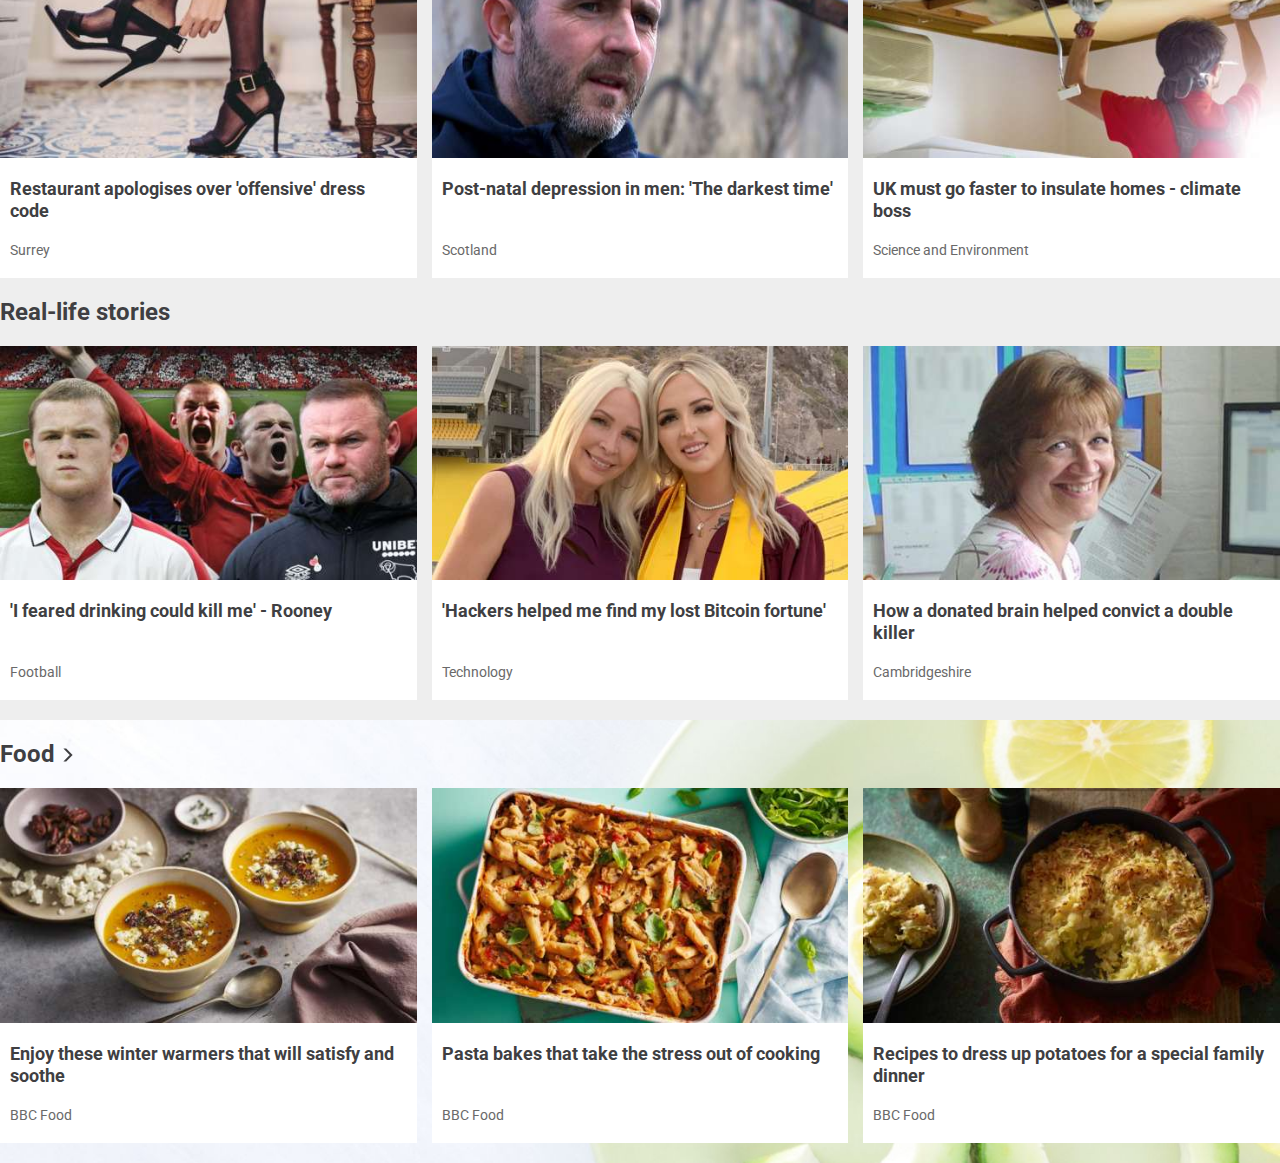
==== commit aa9d295b: "complete section food" ====
--- a/bbc.co.uk/index.html
+++ b/bbc.co.uk/index.html
@@ -779,6 +779,62 @@
         </div>
       </div>
     </section>
+
+    <section class="food centered-parent">
+      <div class="centered">
+        <div class="row">
+          <a href="#" class="heading">
+            Food
+            <svg
+              viewBox="0 0 32 32"
+              width="1em"
+              height="1em"
+              class="ssrcss-xi5oyi-StyledIcon e6m7o991"
+              focusable="false"
+              aria-hidden="true"
+            >
+              <path
+                d="M21.6 14.3L5.5 31h6.4l14.6-15L11.9 1H5.5l16.1 16.7v-3.4z"
+              ></path>
+            </svg>
+          </a>
+        </div>
+        <div class="row">
+          <a href="#" class="card">
+            <div class="body">
+              <img class="image" src="images/soup.jpg" alt="" />
+              <h3 class="heading md">
+                Enjoy these winter warmers that will satisfy and soothe
+              </h3>
+            </div>
+            <div class="bottom-text">
+              <span class="category">BBC Food</span>
+            </div>
+          </a>
+
+          <a href="#" class="card">
+            <div class="body">
+              <img class="image" src="images/baked-pasta.jpg" alt="" />
+              <h3 class="heading md">
+                Pasta bakes that take the stress out of cooking
+              </h3>
+            </div>
+            <div class="bottom-text">
+              <span class="category">BBC Food</span>
+            </div>
+          </a>
+          <a href="#" class="card">
+            <div class="body">
+              <img class="image" src="images/mashed-potatoes.jpg" alt="" />
+              <h3 class="heading md">
+                Recipes to dress up potatoes for a special family dinner
+              </h3>
+            </div>
+            <span class="category">BBC Food</span>
+          </a>
+        </div>
+      </div>
+    </section>
     <script src="script.js"></script>
   </body>
 </html>
--- a/bbc.co.uk/style.css
+++ b/bbc.co.uk/style.css
@@ -397,3 +397,9 @@
 .bbc-100 .item .archive:hover {
   text-decoration: underline;
 }
+
+section.food {
+  background-image: url("images/food-background.jpg");
+  background-size: cover;
+  background-repeat: no-repeat;
+}
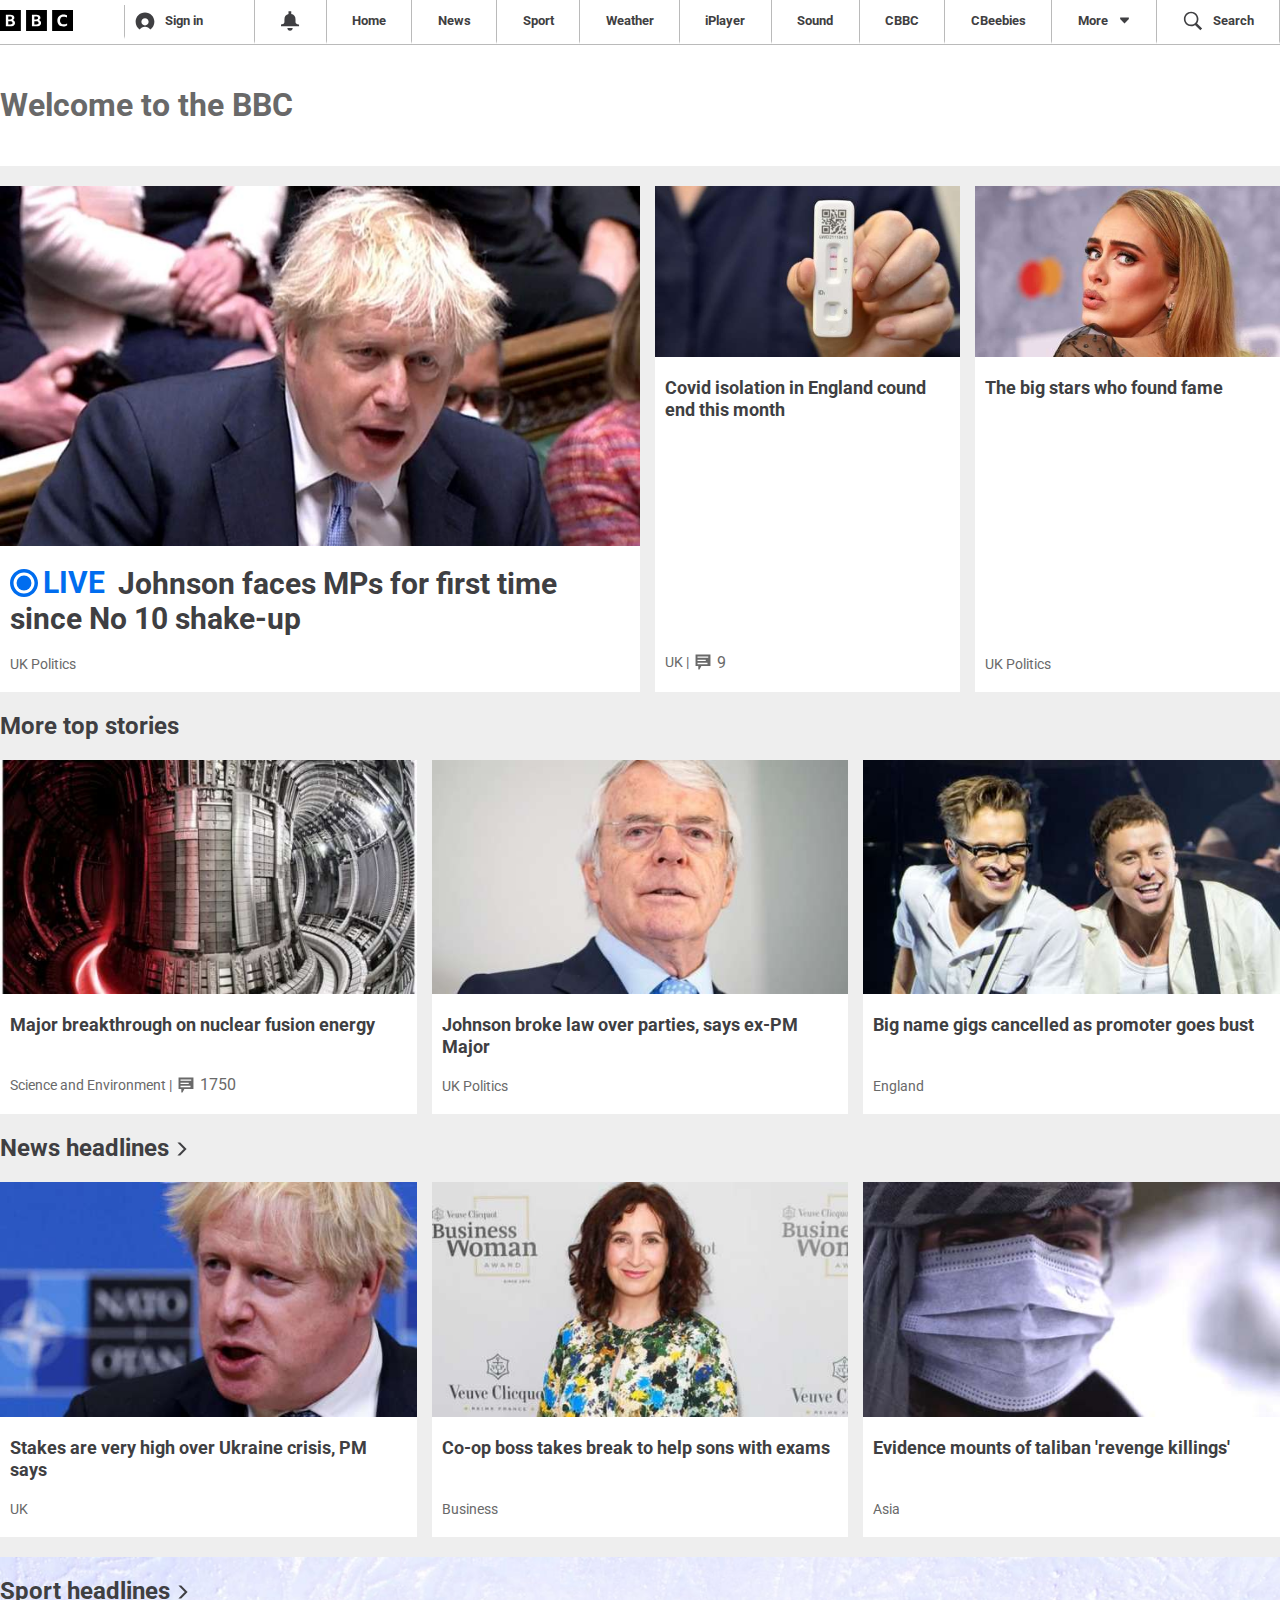
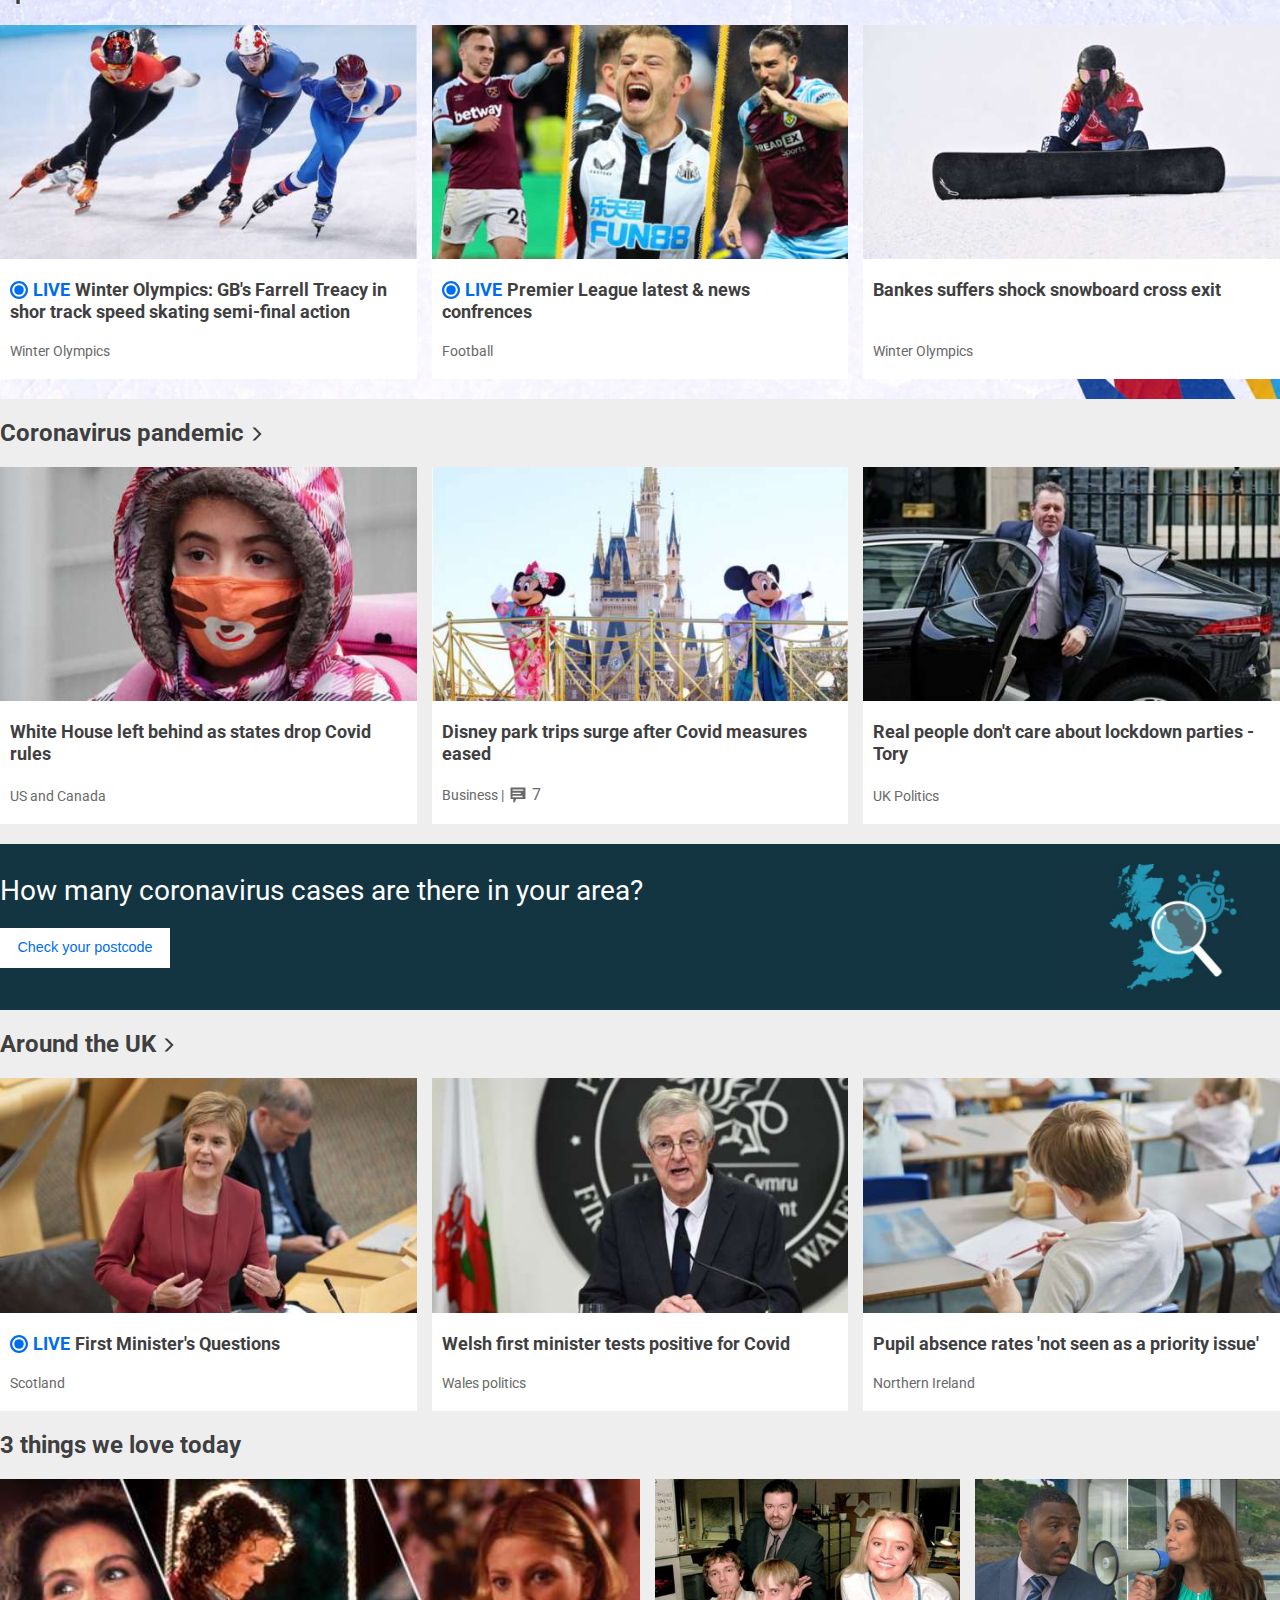
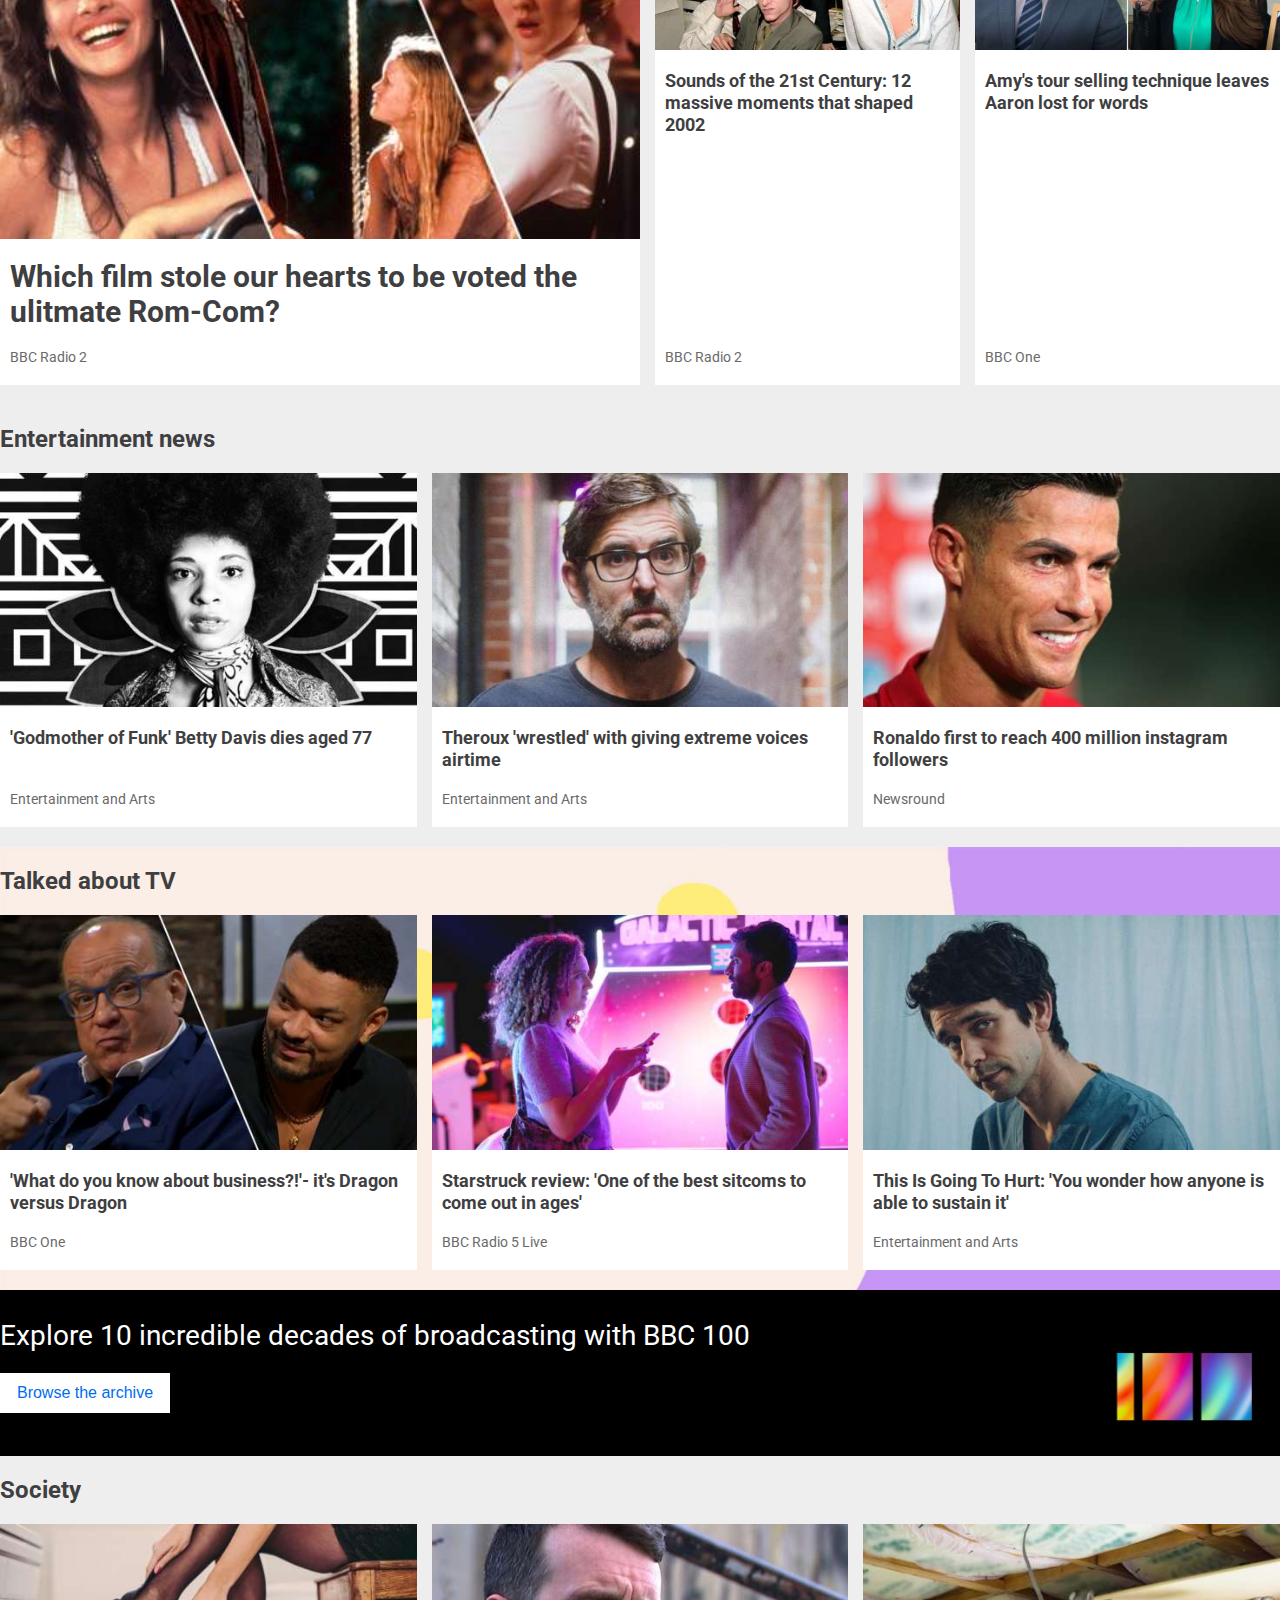
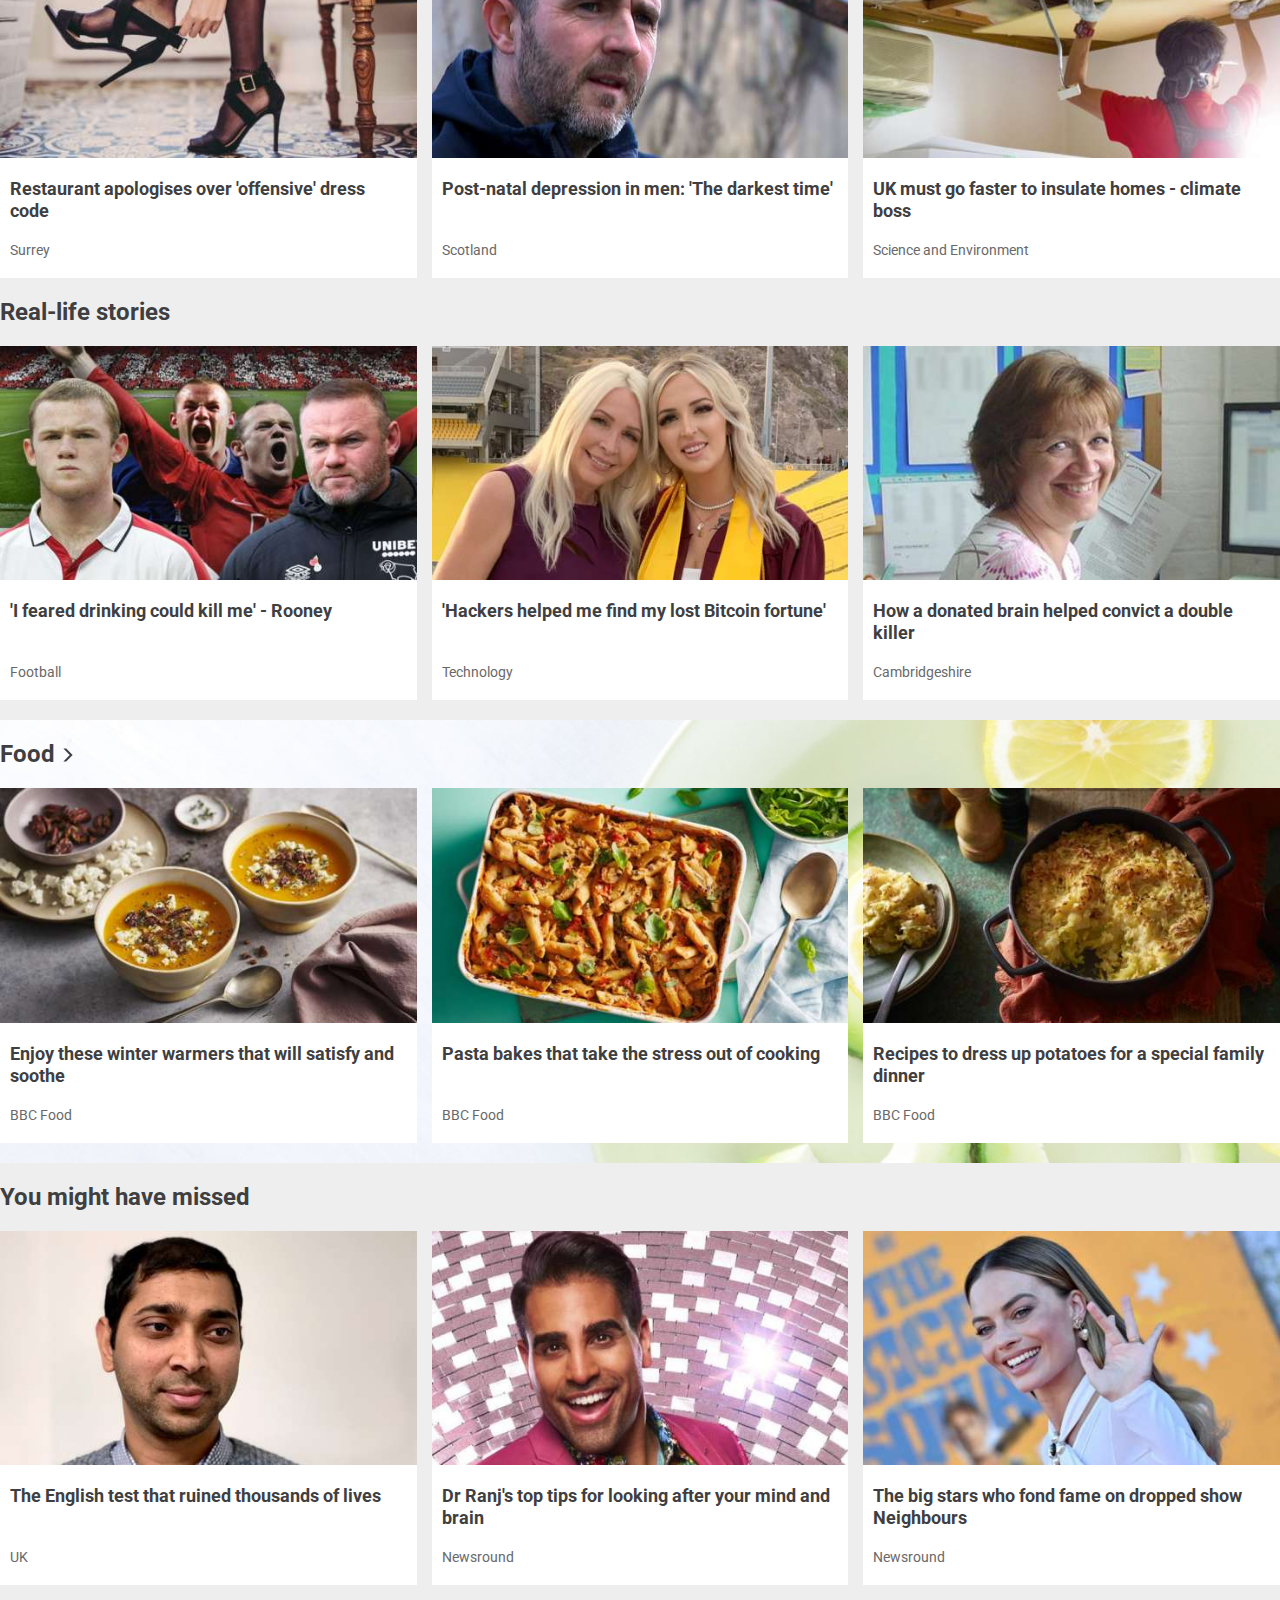
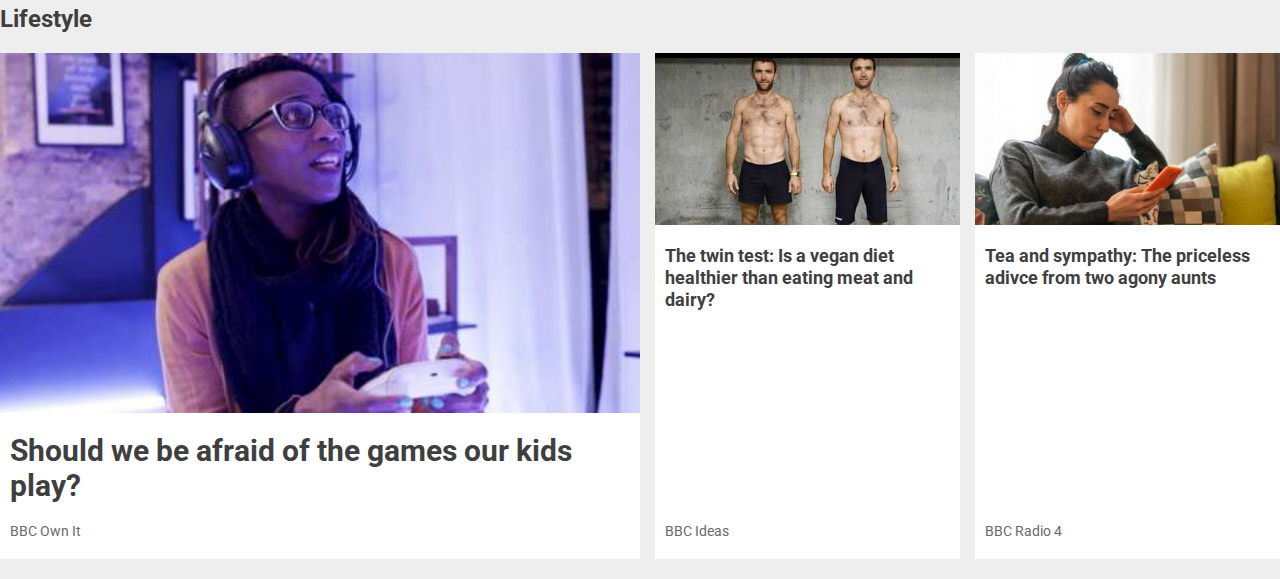
==== commit 690f218c: "complete section missed" ====
--- a/bbc.co.uk/index.html
+++ b/bbc.co.uk/index.html
@@ -835,6 +835,85 @@
         </div>
       </div>
     </section>
+
+    <section class="missed centered-parent">
+      <div class="centered">
+        <div class="row">
+          <a href="#" class="heading"> You might have missed </a>
+        </div>
+        <div class="row">
+          <a href="#" class="card">
+            <div class="body">
+              <img class="image" src="images/english-test.jpg" alt="" />
+              <h3 class="heading md">
+                The English test that ruined thousands of lives
+              </h3>
+            </div>
+            <div class="bottom-text">
+              <span class="category">UK</span>
+            </div>
+          </a>
+
+          <a href="#" class="card">
+            <div class="body">
+              <img class="image" src="images/dr-ranj.jpg" alt="" />
+              <h3 class="heading md">
+                Dr Ranj's top tips for looking after your mind and brain
+              </h3>
+            </div>
+            <div class="bottom-text">
+              <span class="category">Newsround</span>
+            </div>
+          </a>
+          <a href="#" class="card">
+            <div class="body">
+              <img class="image" src="images/big-stars.jpg" alt="" />
+              <h3 class="heading md">
+                The big stars who fond fame on dropped show Neighbours
+              </h3>
+            </div>
+            <span class="category">Newsround</span>
+          </a>
+        </div>
+
+        <div class="row">
+          <a href="#" class="heading">Lifestyle</a>
+        </div>
+        <div class="row">
+          <a href="#" class="card main">
+            <div class="body">
+              <img class="image" src="images/gaming.jpg" alt="" />
+              <h3 class="heading">
+                Should we be afraid of the games our kids play?
+              </h3>
+            </div>
+            <span class="category">BBC Own It</span>
+          </a>
+
+          <a href="#" class="card">
+            <div class="body">
+              <img class="image" src="images/vegan-diet.jpg" alt="" />
+              <h3 class="heading md">
+                The twin test: Is a vegan diet healthier than eating meat and
+                dairy?
+              </h3>
+            </div>
+            <div class="bottom-text">
+              <span class="category">BBC Ideas</span>
+            </div>
+          </a>
+          <a href="#" class="card">
+            <div class="body">
+              <img class="image" src="images/sympathy.jpg" alt="" />
+              <h3 class="heading md">
+                Tea and sympathy: The priceless adivce from two agony aunts
+              </h3>
+            </div>
+            <span class="category">BBC Radio 4</span>
+          </a>
+        </div>
+      </div>
+    </section>
     <script src="script.js"></script>
   </body>
 </html>
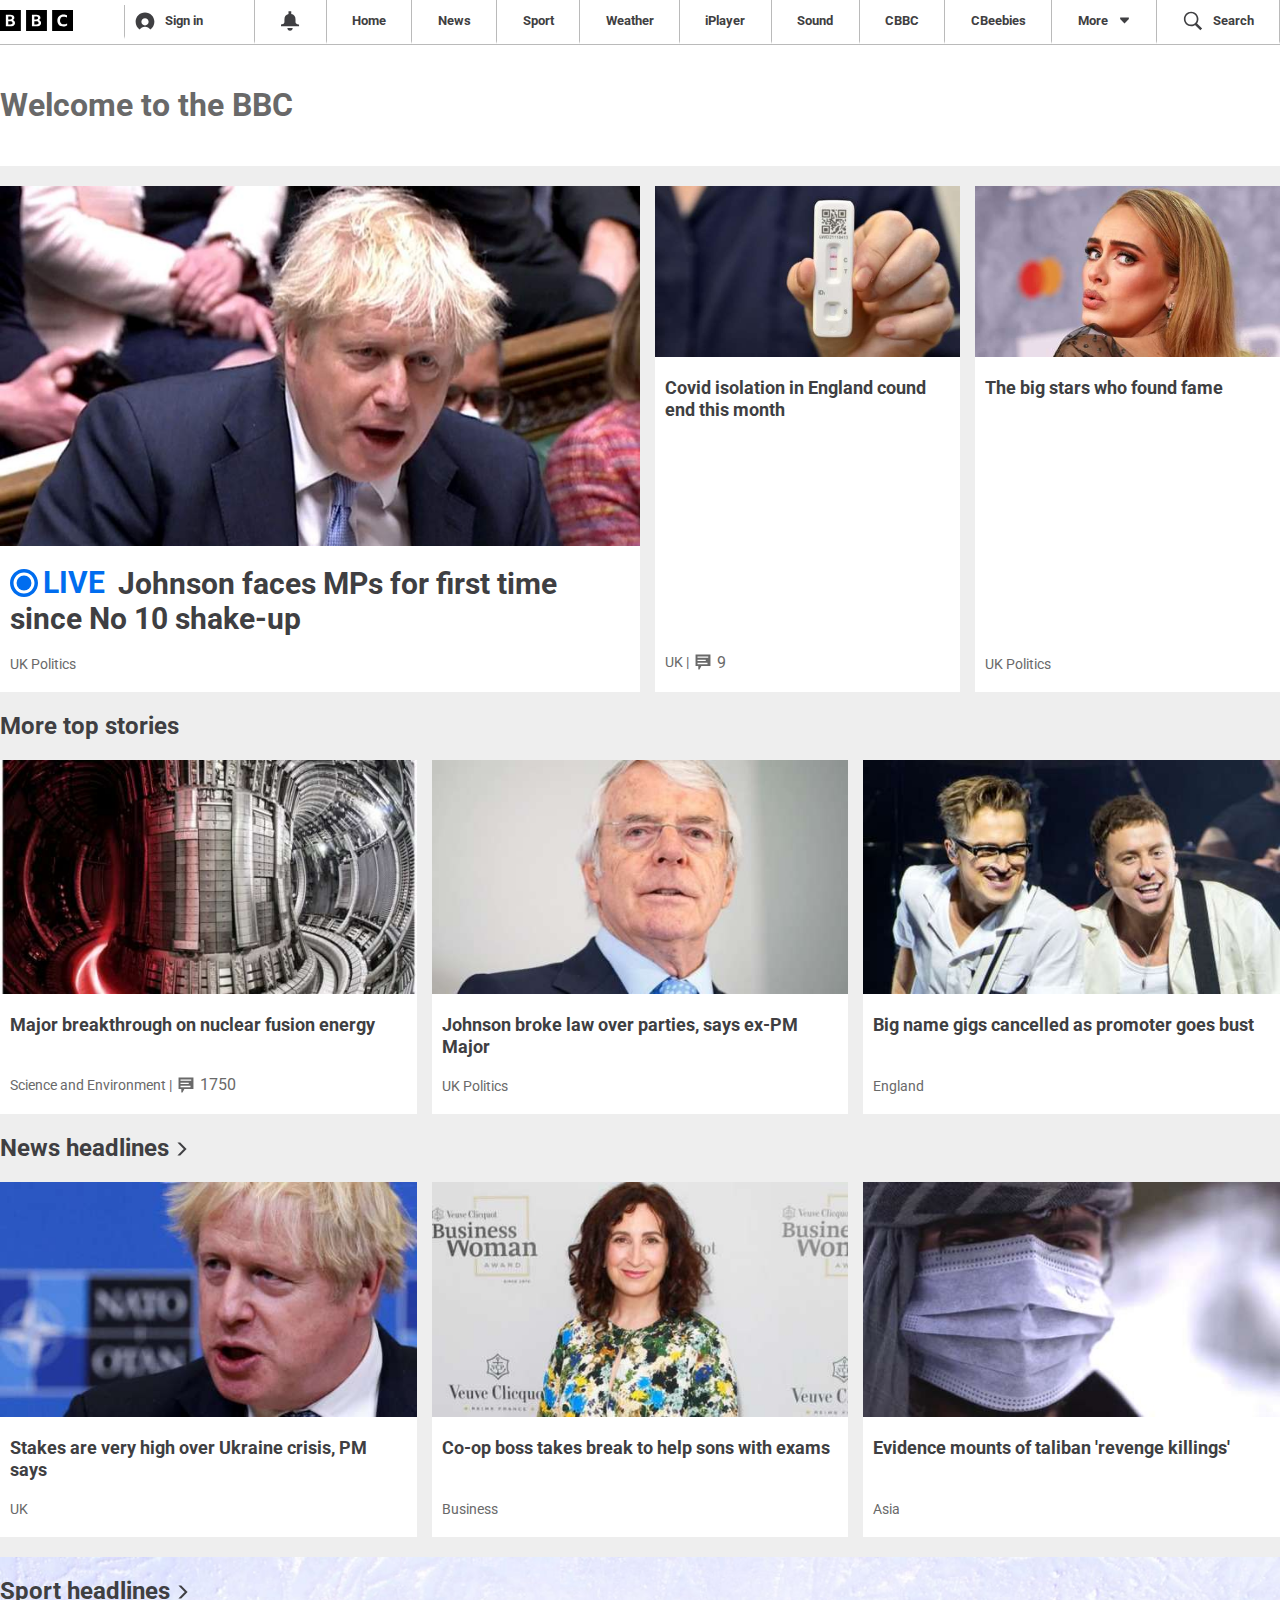
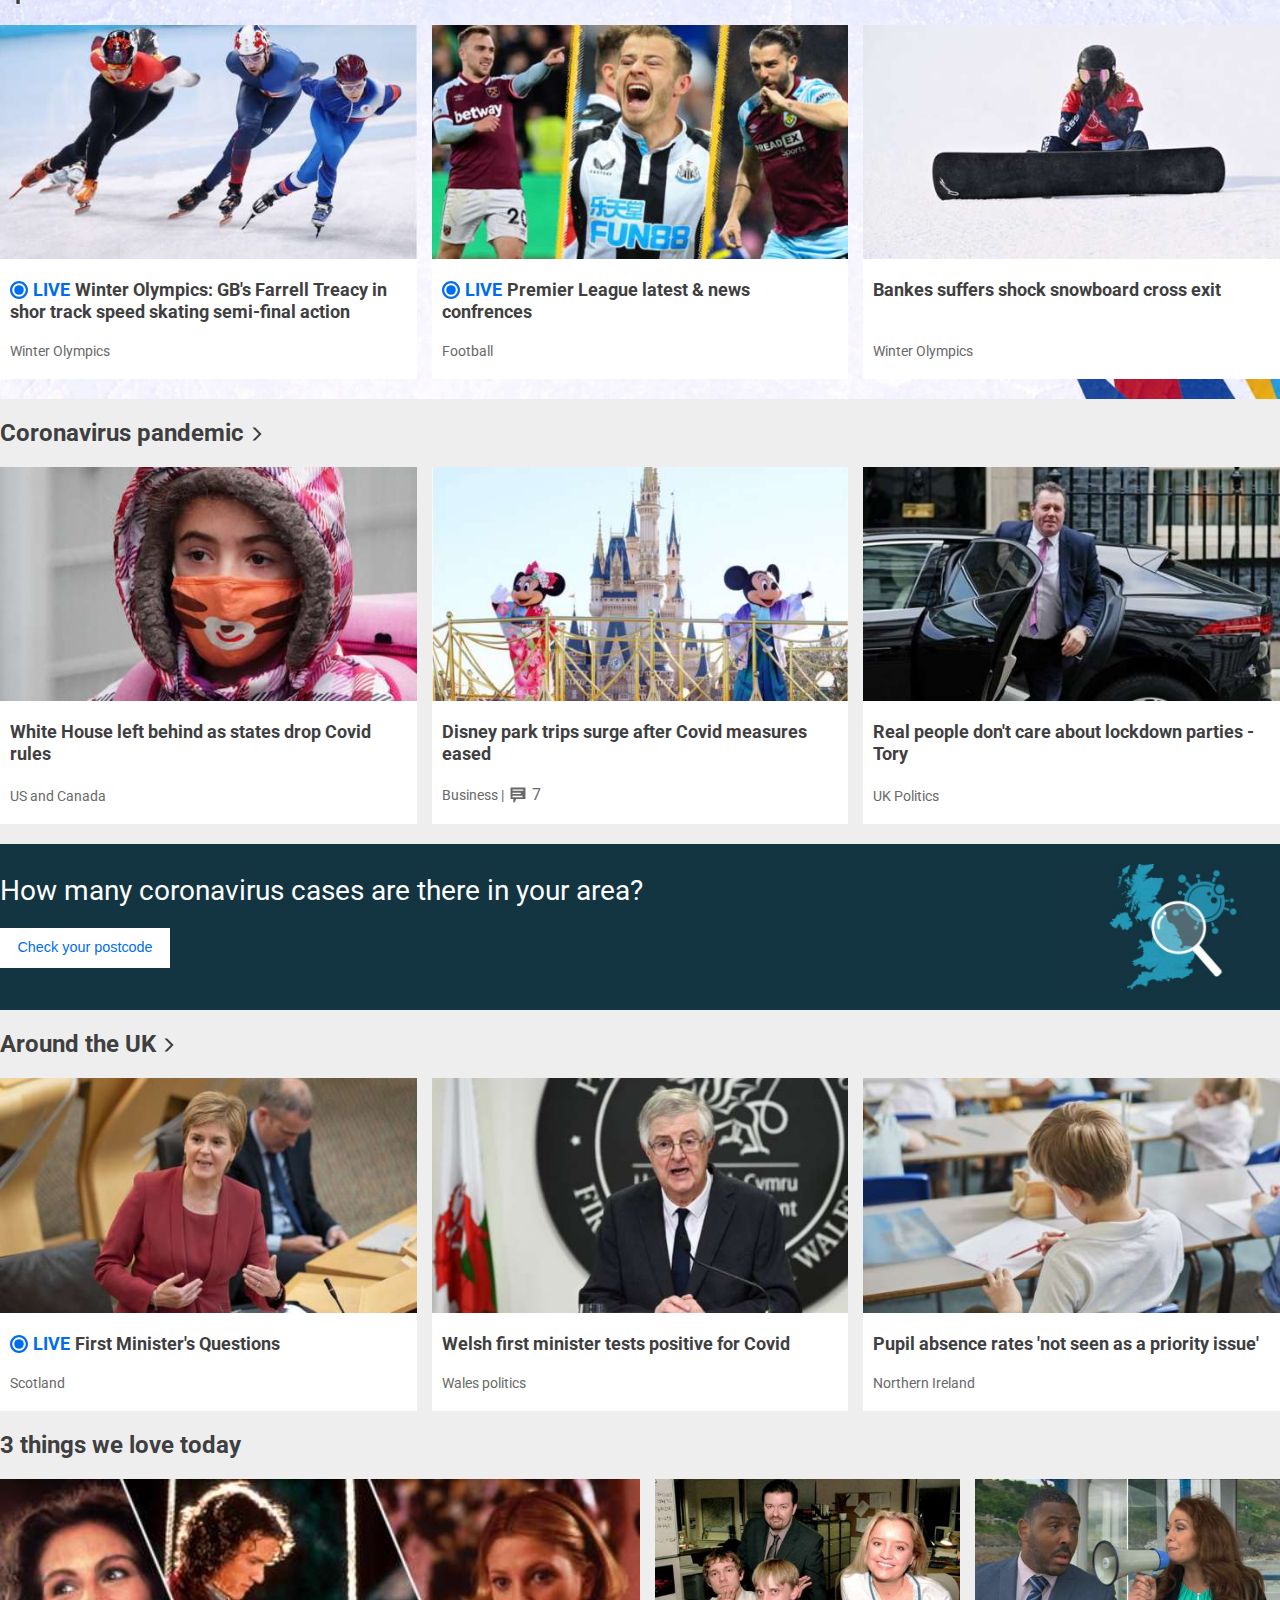
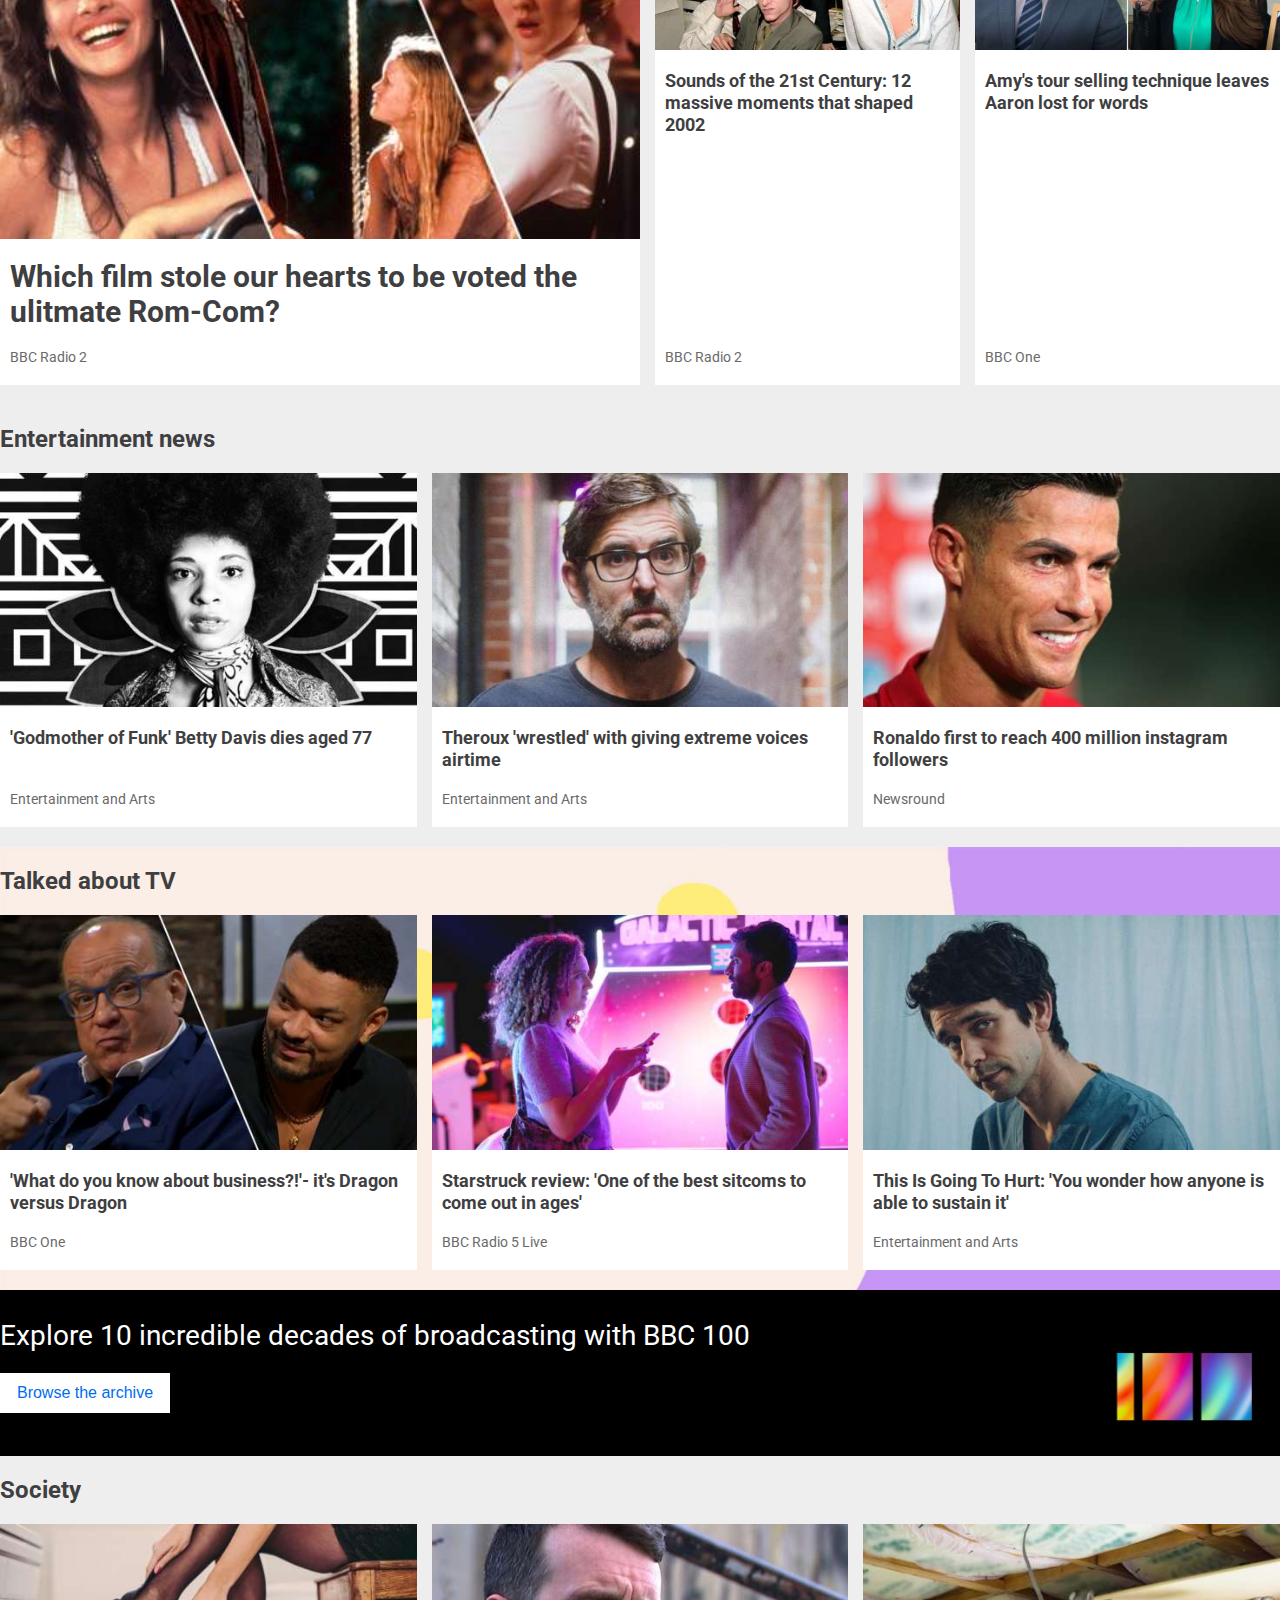
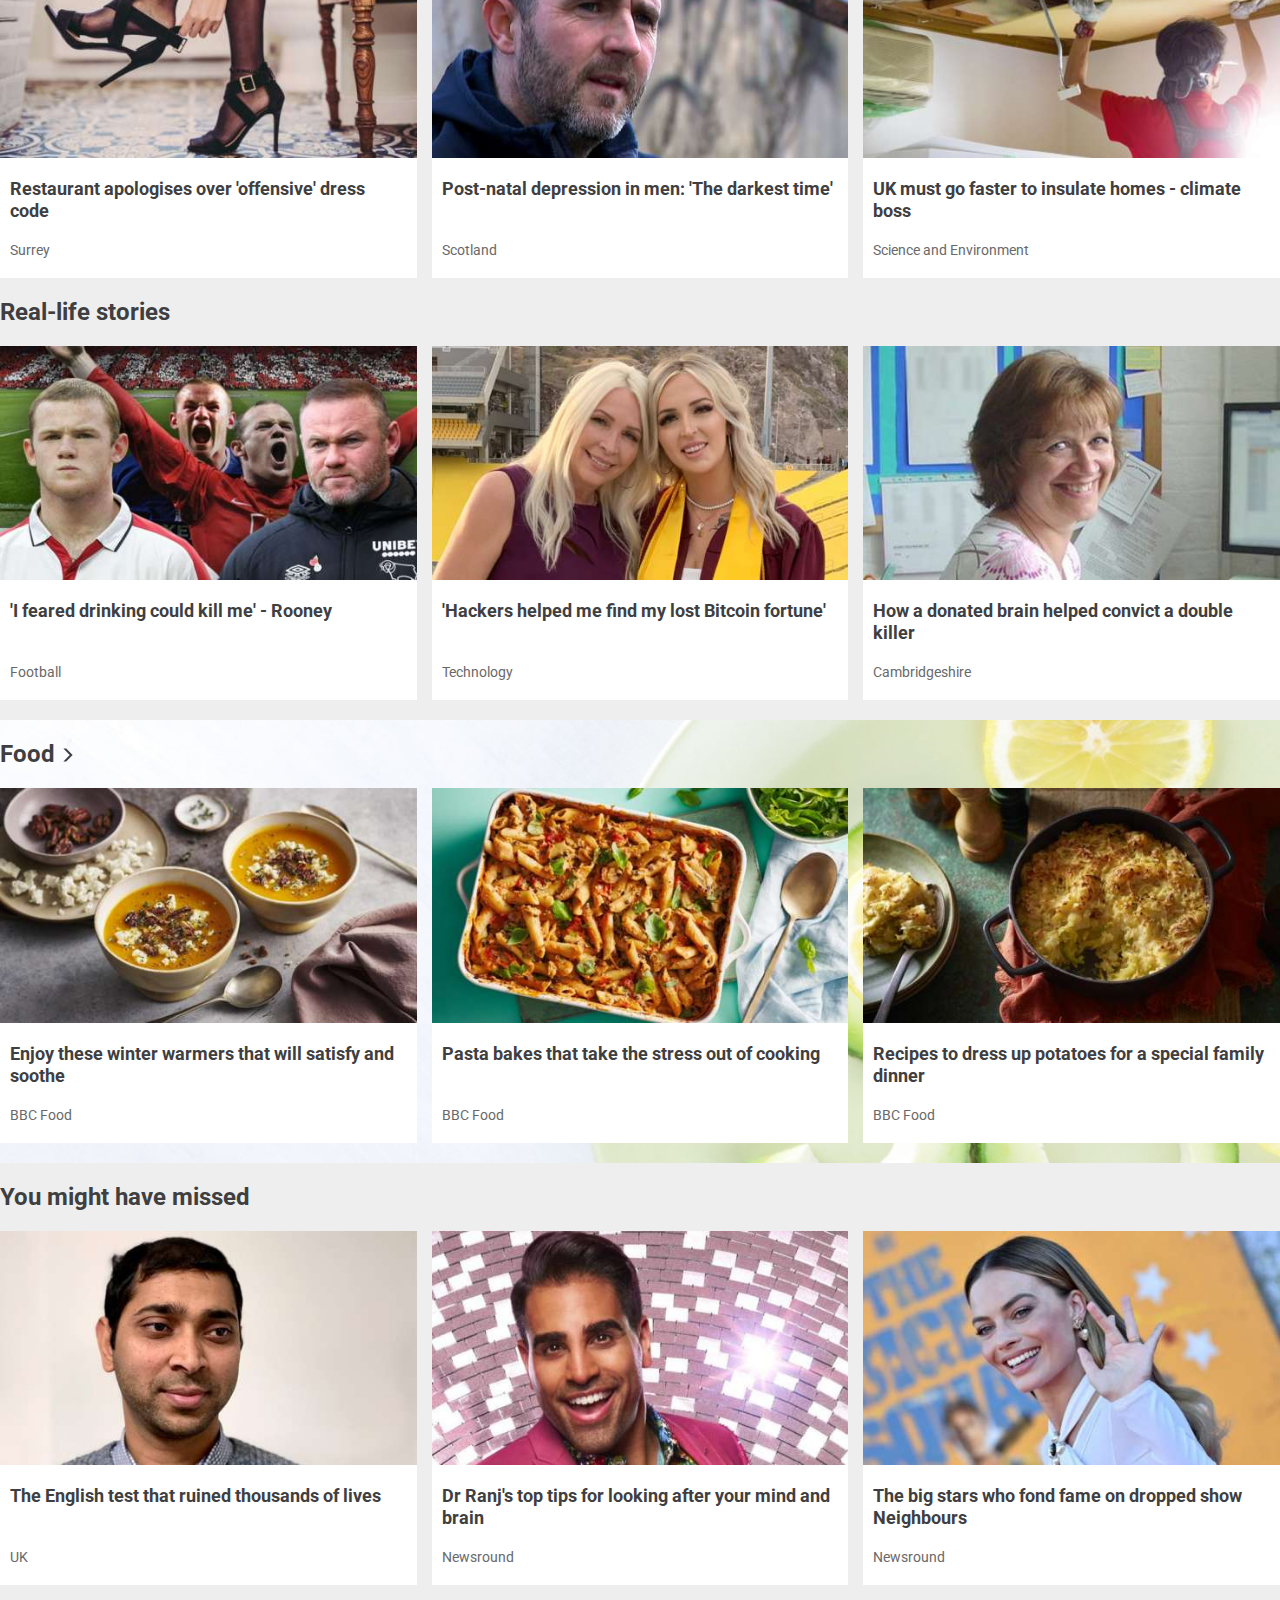
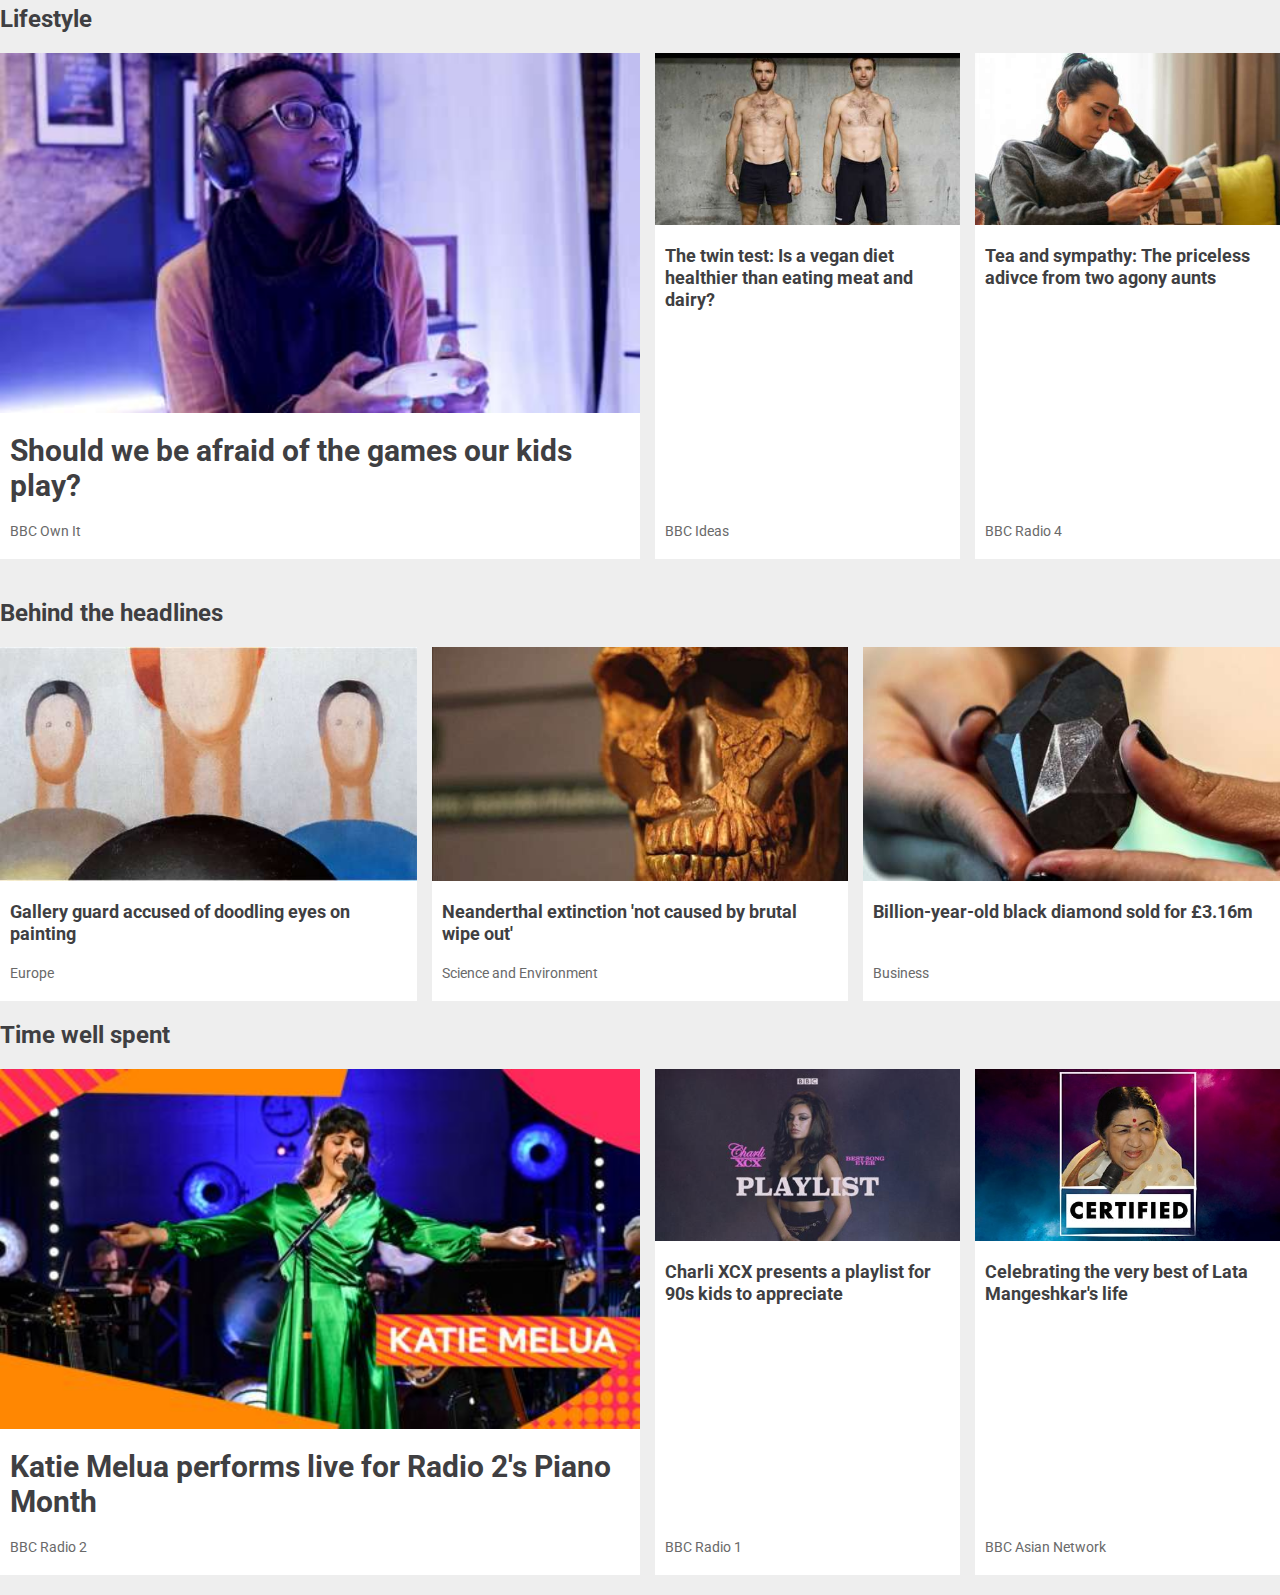
==== commit bf4368c8: "complete section behind-headlines" ====
--- a/bbc.co.uk/index.html
+++ b/bbc.co.uk/index.html
@@ -914,6 +914,84 @@
         </div>
       </div>
     </section>
+
+    <section class="behind-headlines centered-parent">
+      <div class="centered">
+        <div class="row">
+          <a href="#" class="heading"> Behind the headlines </a>
+        </div>
+        <div class="row">
+          <a href="#" class="card">
+            <div class="body">
+              <img class="image" src="images/gallery.jpg" alt="" />
+              <h3 class="heading md">
+                Gallery guard accused of doodling eyes on painting
+              </h3>
+            </div>
+            <div class="bottom-text">
+              <span class="category">Europe</span>
+            </div>
+          </a>
+
+          <a href="#" class="card">
+            <div class="body">
+              <img class="image" src="images/skeleton.jpg" alt="" />
+              <h3 class="heading md">
+                Neanderthal extinction 'not caused by brutal wipe out'
+              </h3>
+            </div>
+            <div class="bottom-text">
+              <span class="category">Science and Environment</span>
+            </div>
+          </a>
+          <a href="#" class="card">
+            <div class="body">
+              <img class="image" src="images/black-diamond.jpg" alt="" />
+              <h3 class="heading md">
+                Billion-year-old black diamond sold for £3.16m
+              </h3>
+            </div>
+            <span class="category">Business</span>
+          </a>
+        </div>
+
+        <div class="row">
+          <a href="#" class="heading">Time well spent</a>
+        </div>
+        <div class="row">
+          <a href="#" class="card main">
+            <div class="body">
+              <img class="image" src="images/katie-melua.jpg" alt="" />
+              <h3 class="heading">
+                Katie Melua performs live for Radio 2's Piano Month
+              </h3>
+            </div>
+            <span class="category">BBC Radio 2</span>
+          </a>
+
+          <a href="#" class="card">
+            <div class="body">
+              <img class="image" src="images/charli.jpg" alt="" />
+              <h3 class="heading md">
+                Charli XCX presents a playlist for 90s kids to appreciate
+              </h3>
+            </div>
+            <div class="bottom-text">
+              <span class="category">BBC Radio 1</span>
+            </div>
+          </a>
+          <a href="#" class="card">
+            <div class="body">
+              <img class="image" src="images/Lata.jpg" alt="" />
+              <h3 class="heading md">
+                Celebrating the very best of Lata Mangeshkar's life
+              </h3>
+            </div>
+            <span class="category">BBC Asian Network</span>
+          </a>
+        </div>
+      </div>
+    </section>
     <script src="script.js"></script>
   </body>
 </html>
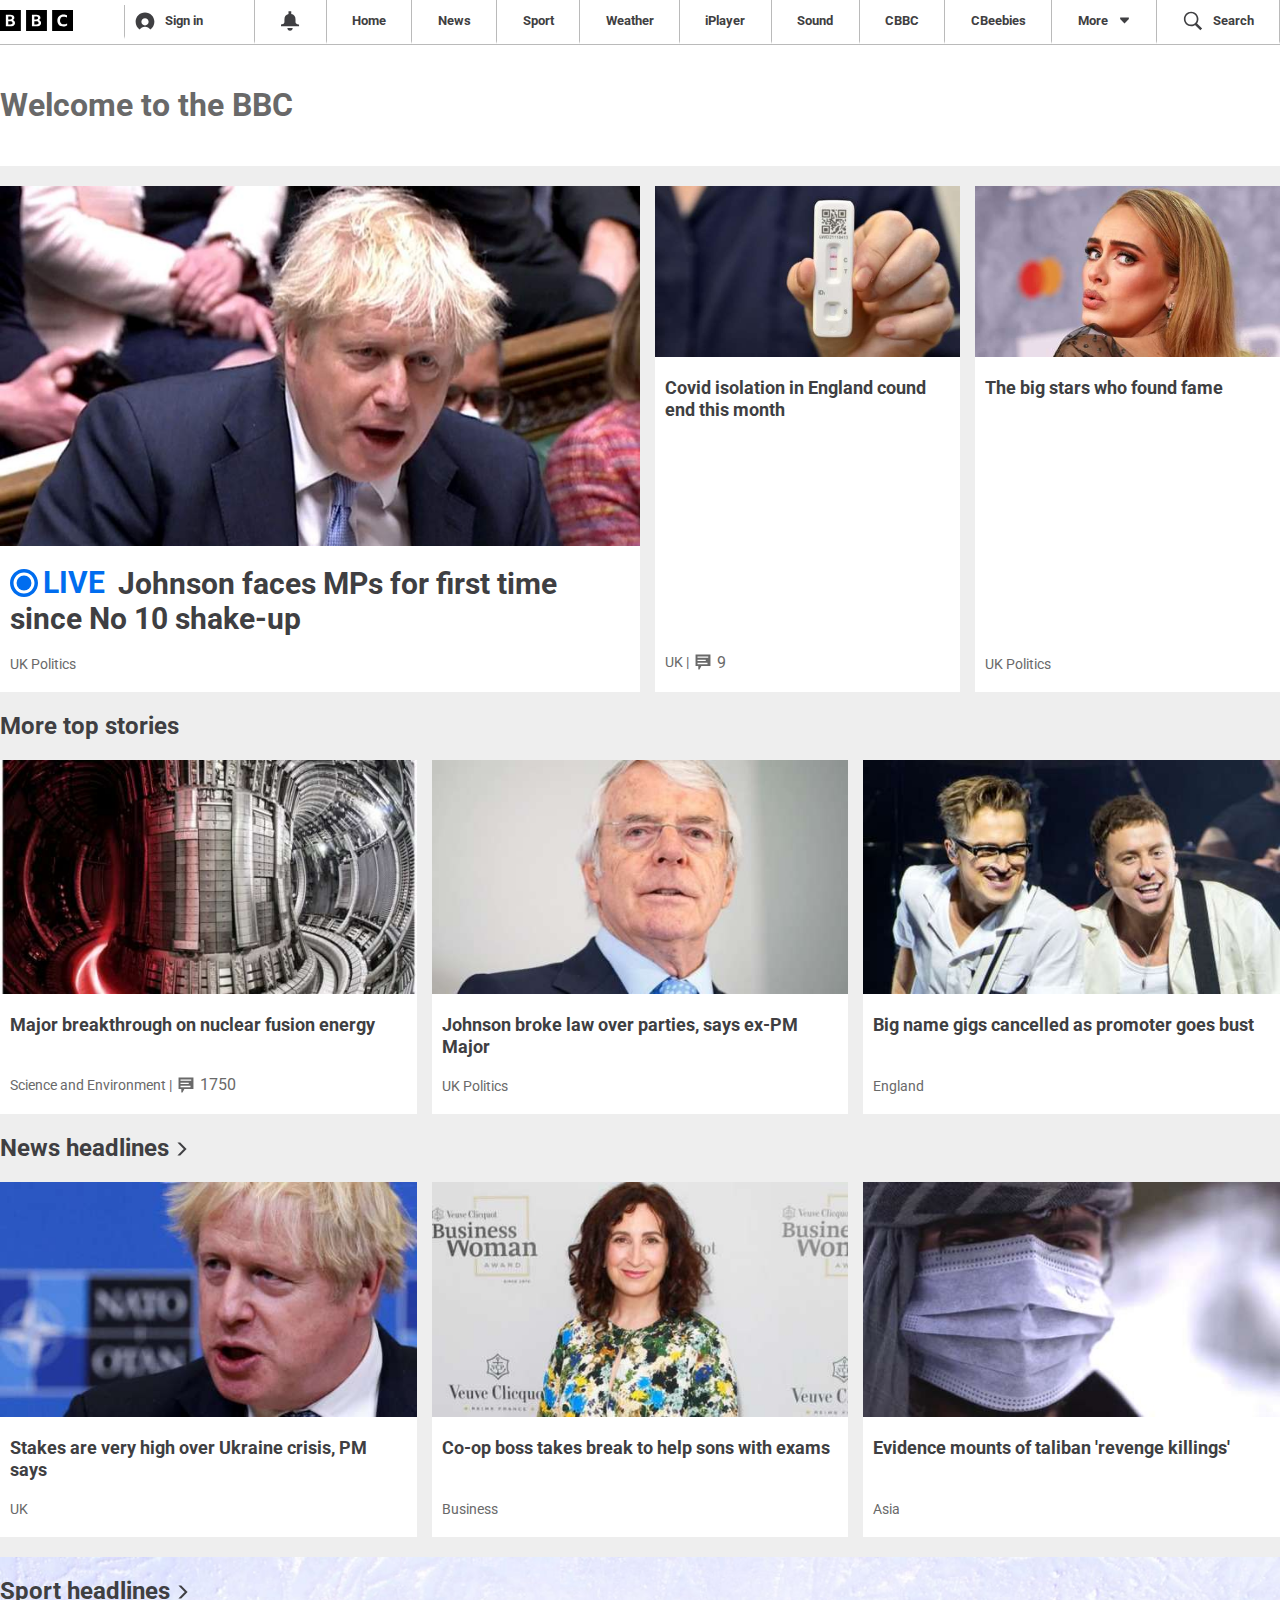
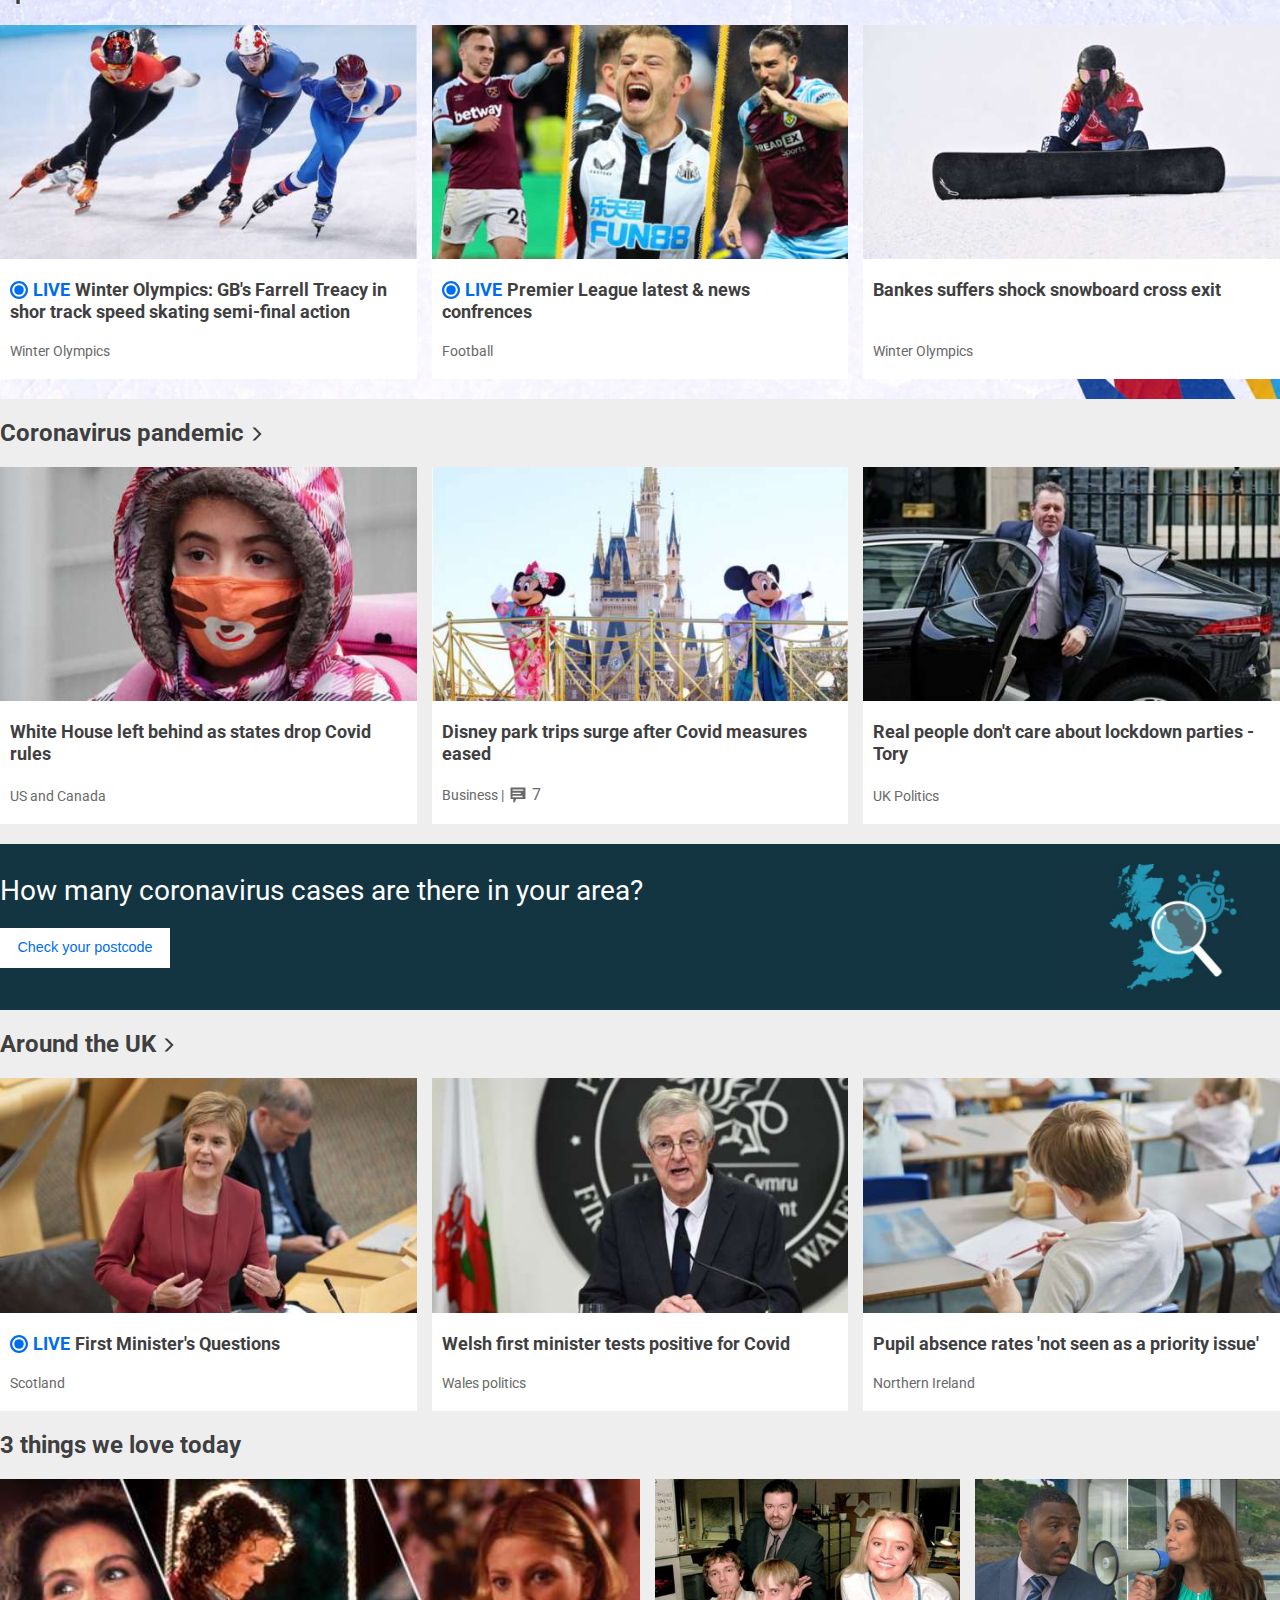
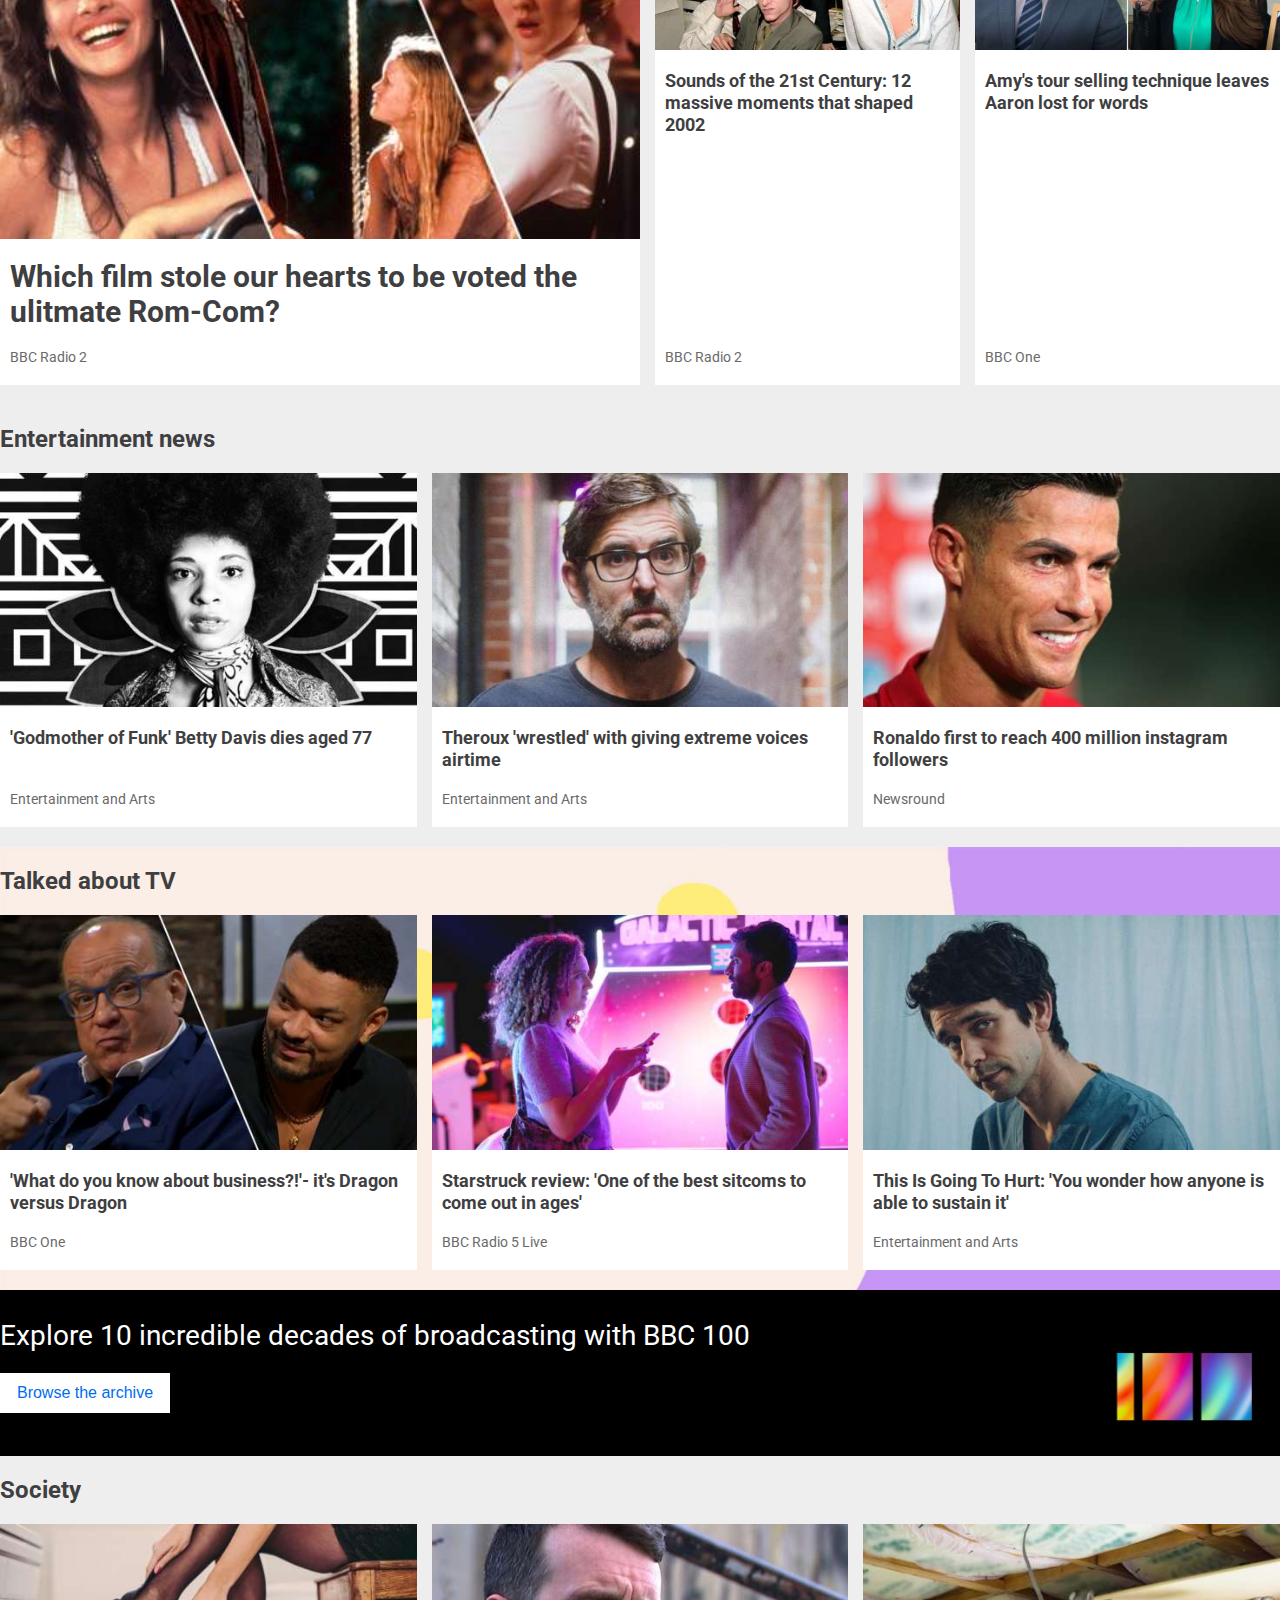
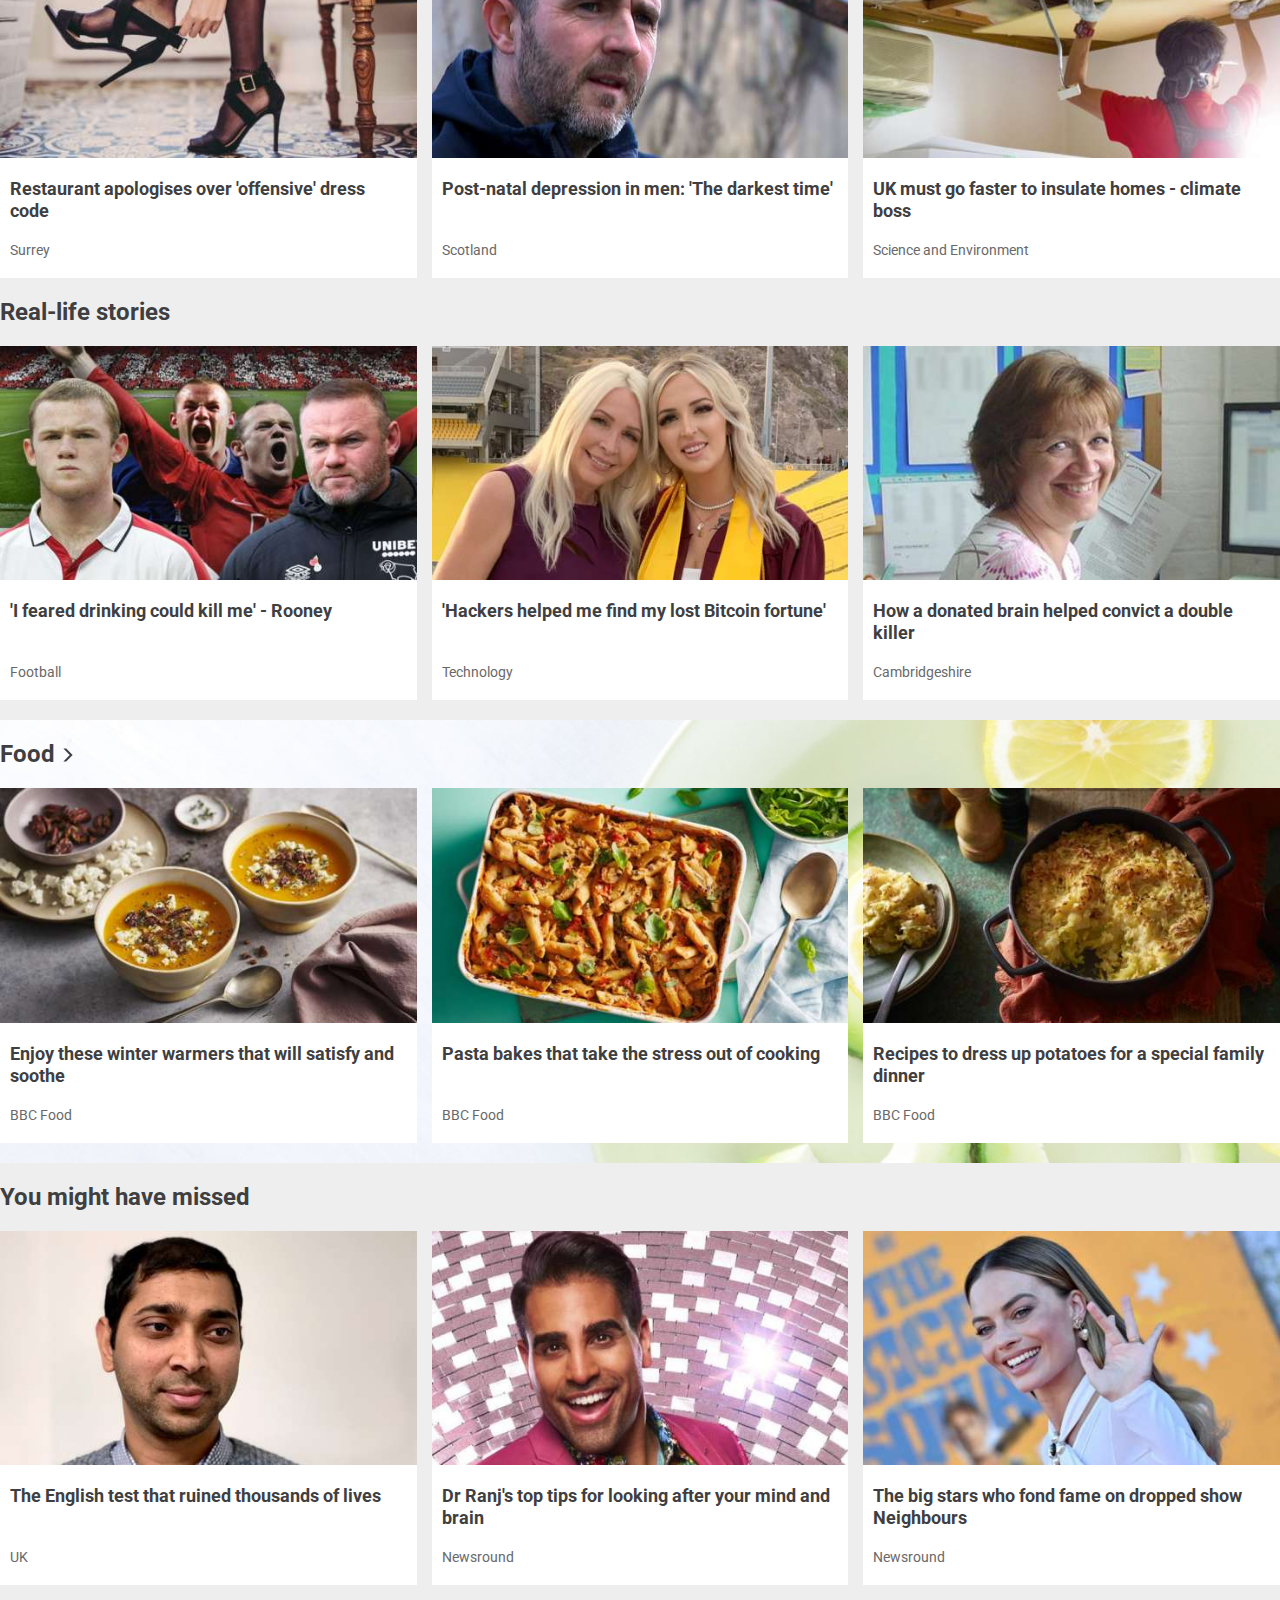
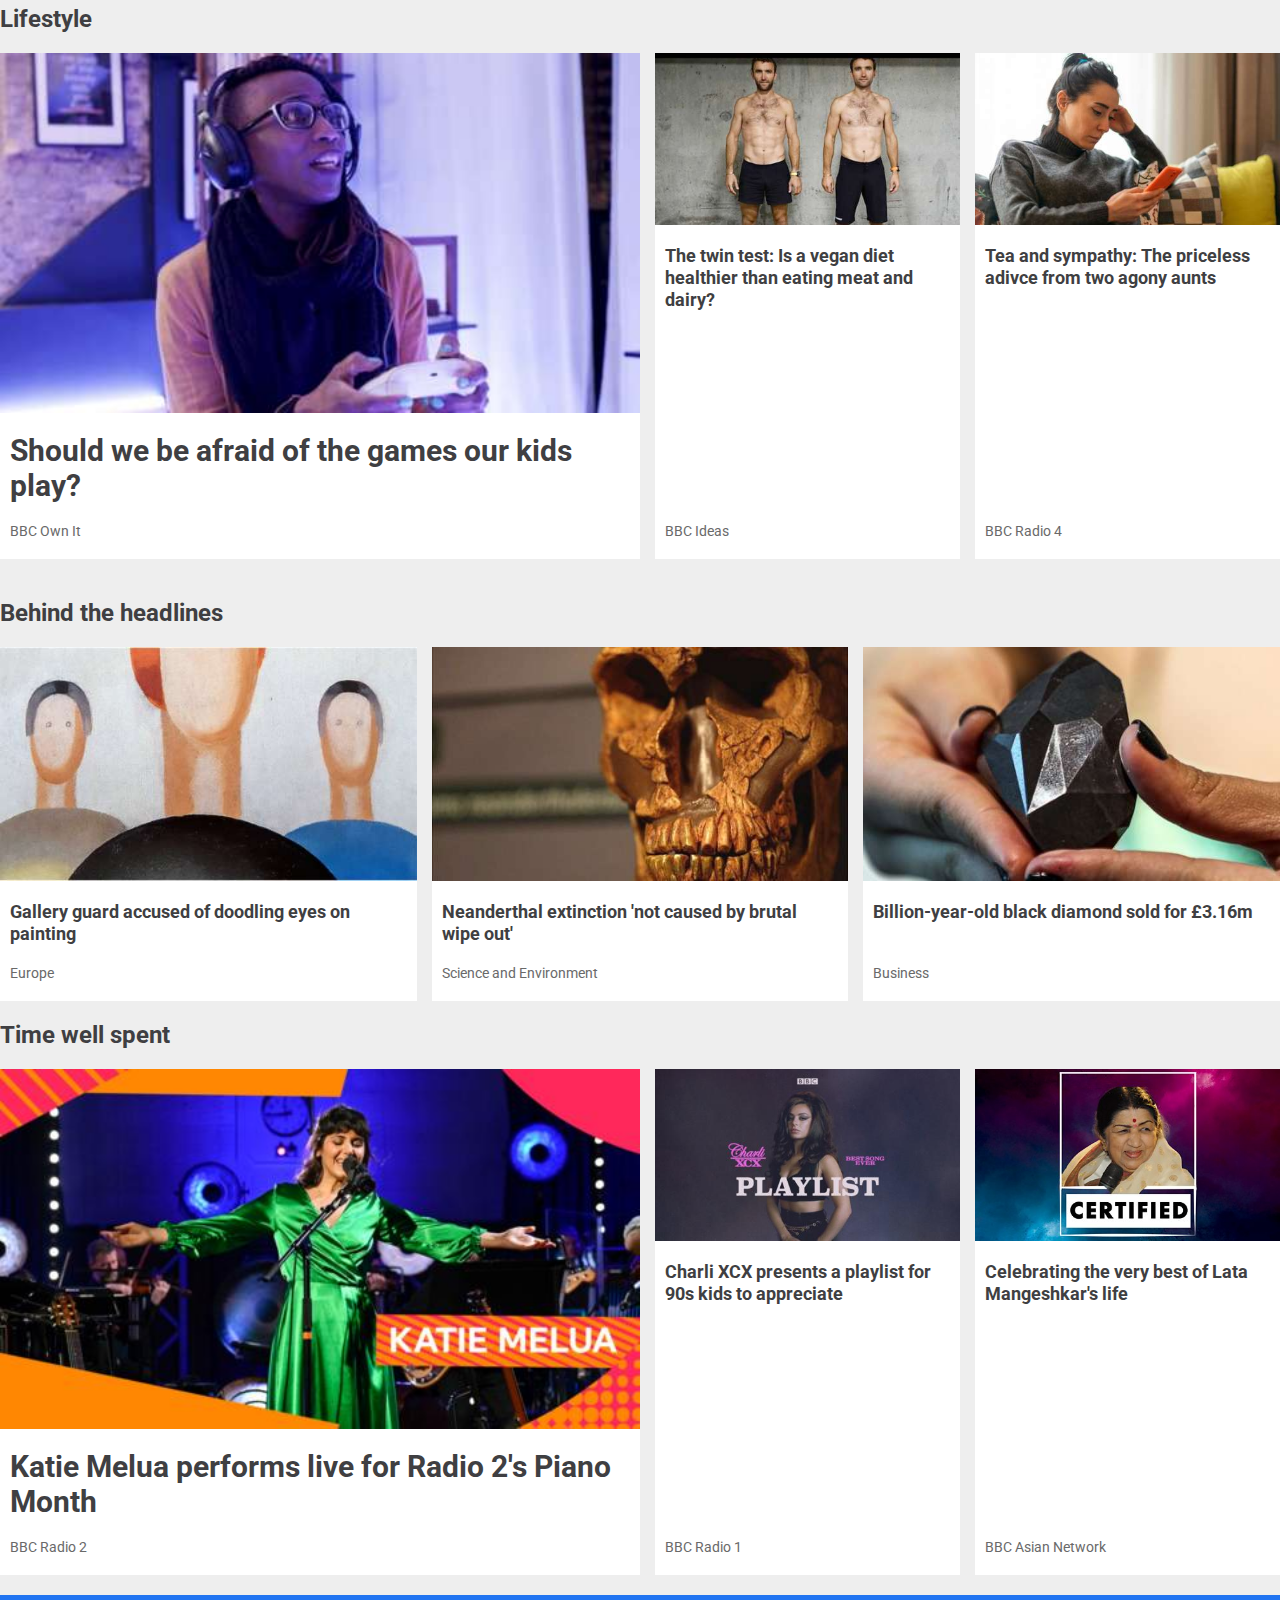
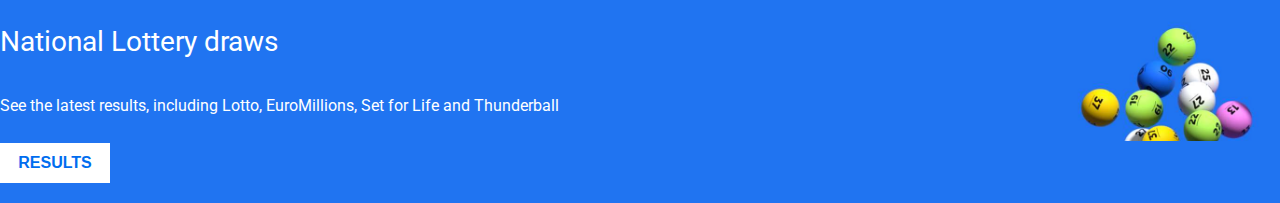
==== commit cd8aaf46: "complete lottery section" ====
--- a/bbc.co.uk/index.html
+++ b/bbc.co.uk/index.html
@@ -992,6 +992,24 @@
         </div>
       </div>
     </section>
+
+    <section class="lottery centered-parent">
+      <div class="centered">
+        <div class="items">
+          <div class="item">
+            <h1 class="title">National Lottery draws</h1>
+            <p class="paragraph">
+              See the latest results, including Lotto, EuroMillions, Set for
+              Life and Thunderball
+            </p>
+            <button class="results">
+              <a href="#">RESULTS</a>
+            </button>
+          </div>
+          <div class="image"></div>
+        </div>
+      </div>
+    </section>
     <script src="script.js"></script>
   </body>
 </html>
--- a/bbc.co.uk/style.css
+++ b/bbc.co.uk/style.css
@@ -403,3 +403,60 @@
   background-size: cover;
   background-repeat: no-repeat;
 }
+
+section.lottery {
+  background-image: url("images/blue-background.jpg");
+  background-size: cover;
+  background-repeat: no-repeat;
+}
+
+.lottery .image {
+  background-image: url("images/lottery-image.jpg");
+  width: 411px;
+  height: 126px;
+  background-position: right bottom;
+  background-size: contain;
+  background-repeat: no-repeat;
+}
+
+.lottery .items {
+  display: flex;
+  justify-content: space-between;
+}
+
+.lottery .item {
+  display: flex;
+  flex-direction: column;
+  align-items: flex-start;
+  gap: 10px;
+}
+
+.lottery .item .title {
+  line-height: 16px;
+  color: #fff;
+  font-weight: 400;
+  font-size: 28px;
+}
+
+.lottery .item .paragraph {
+  font-size: 16px;
+  line-height: 22px;
+  color: #fff;
+}
+
+.lottery .item .results {
+  font-weight: 700;
+  border: none;
+  outline: none;
+  width: 110px;
+  height: 40px;
+  color: #006def;
+  font-size: 1rem;
+  line-height: 1.375;
+  background-color: #ffffff;
+  padding: 0 10px;
+}
+
+.lottery .item .results:hover {
+  text-decoration: underline;
+}
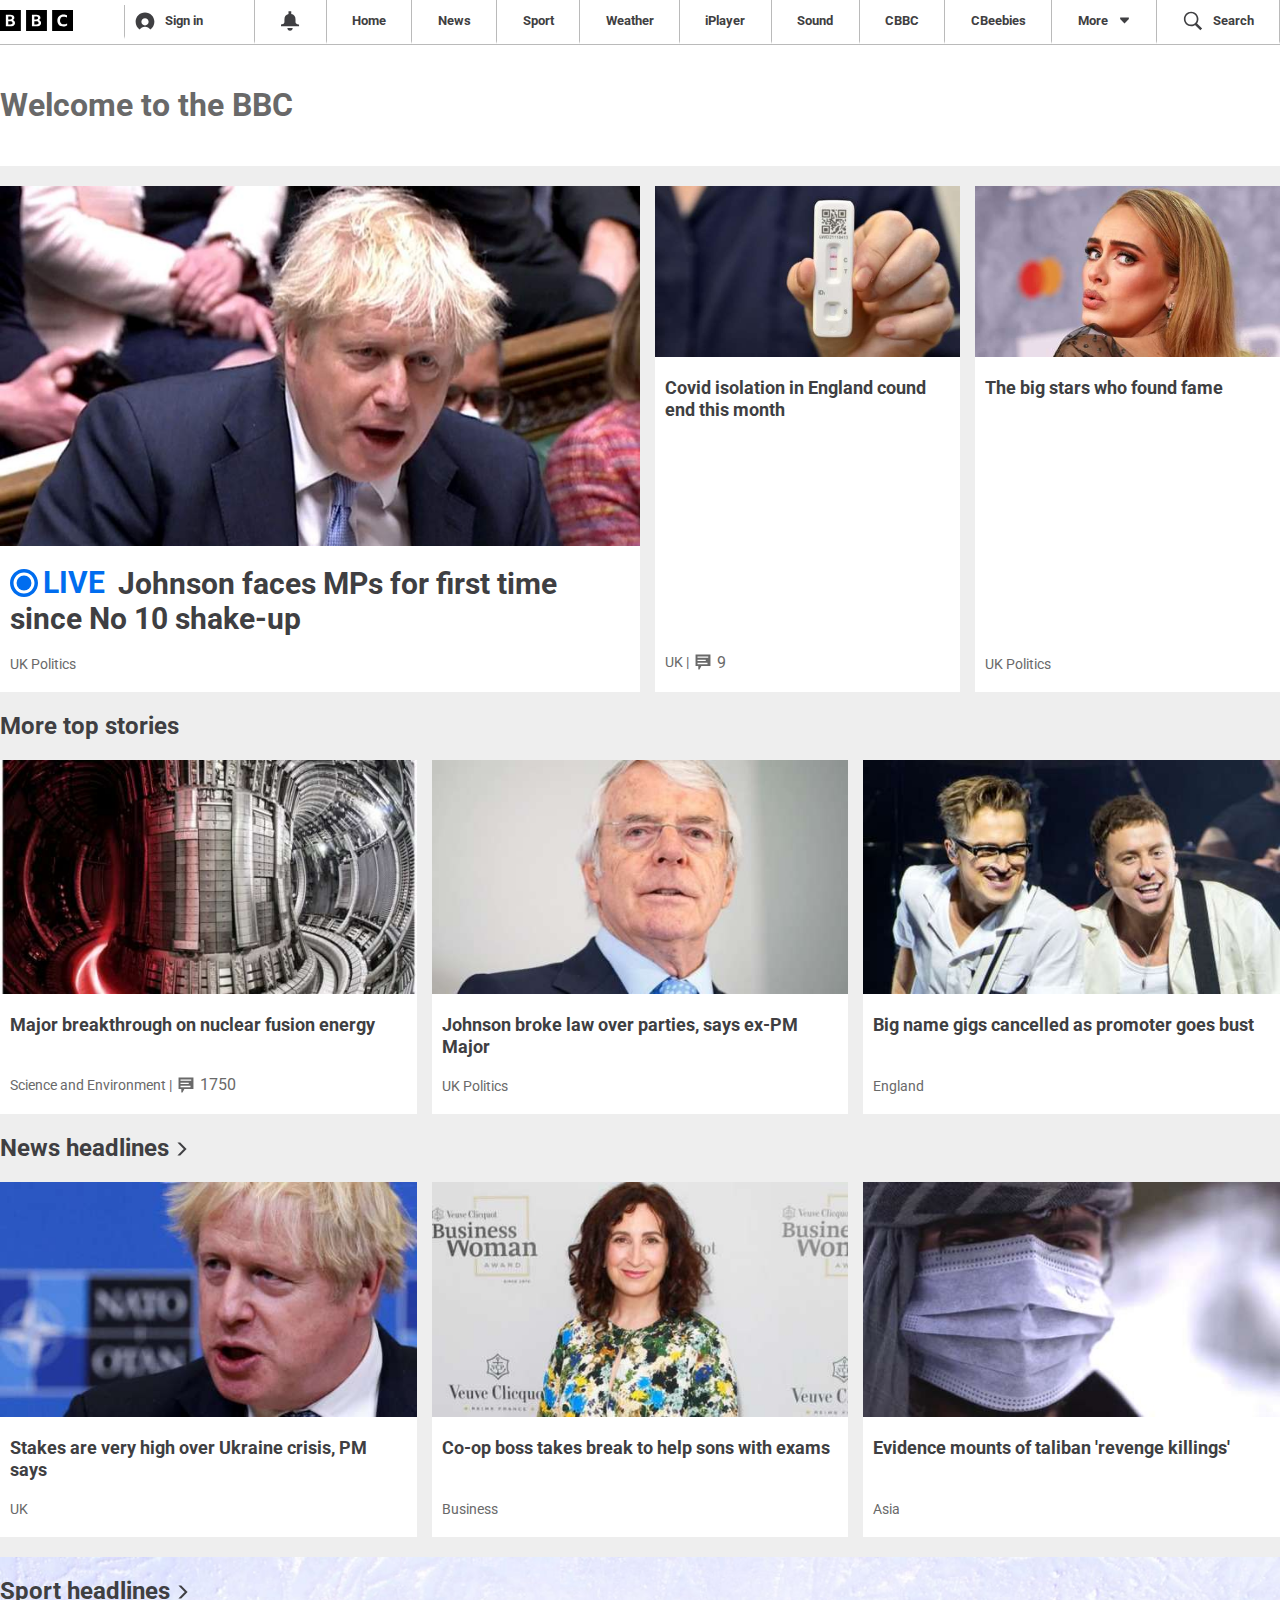
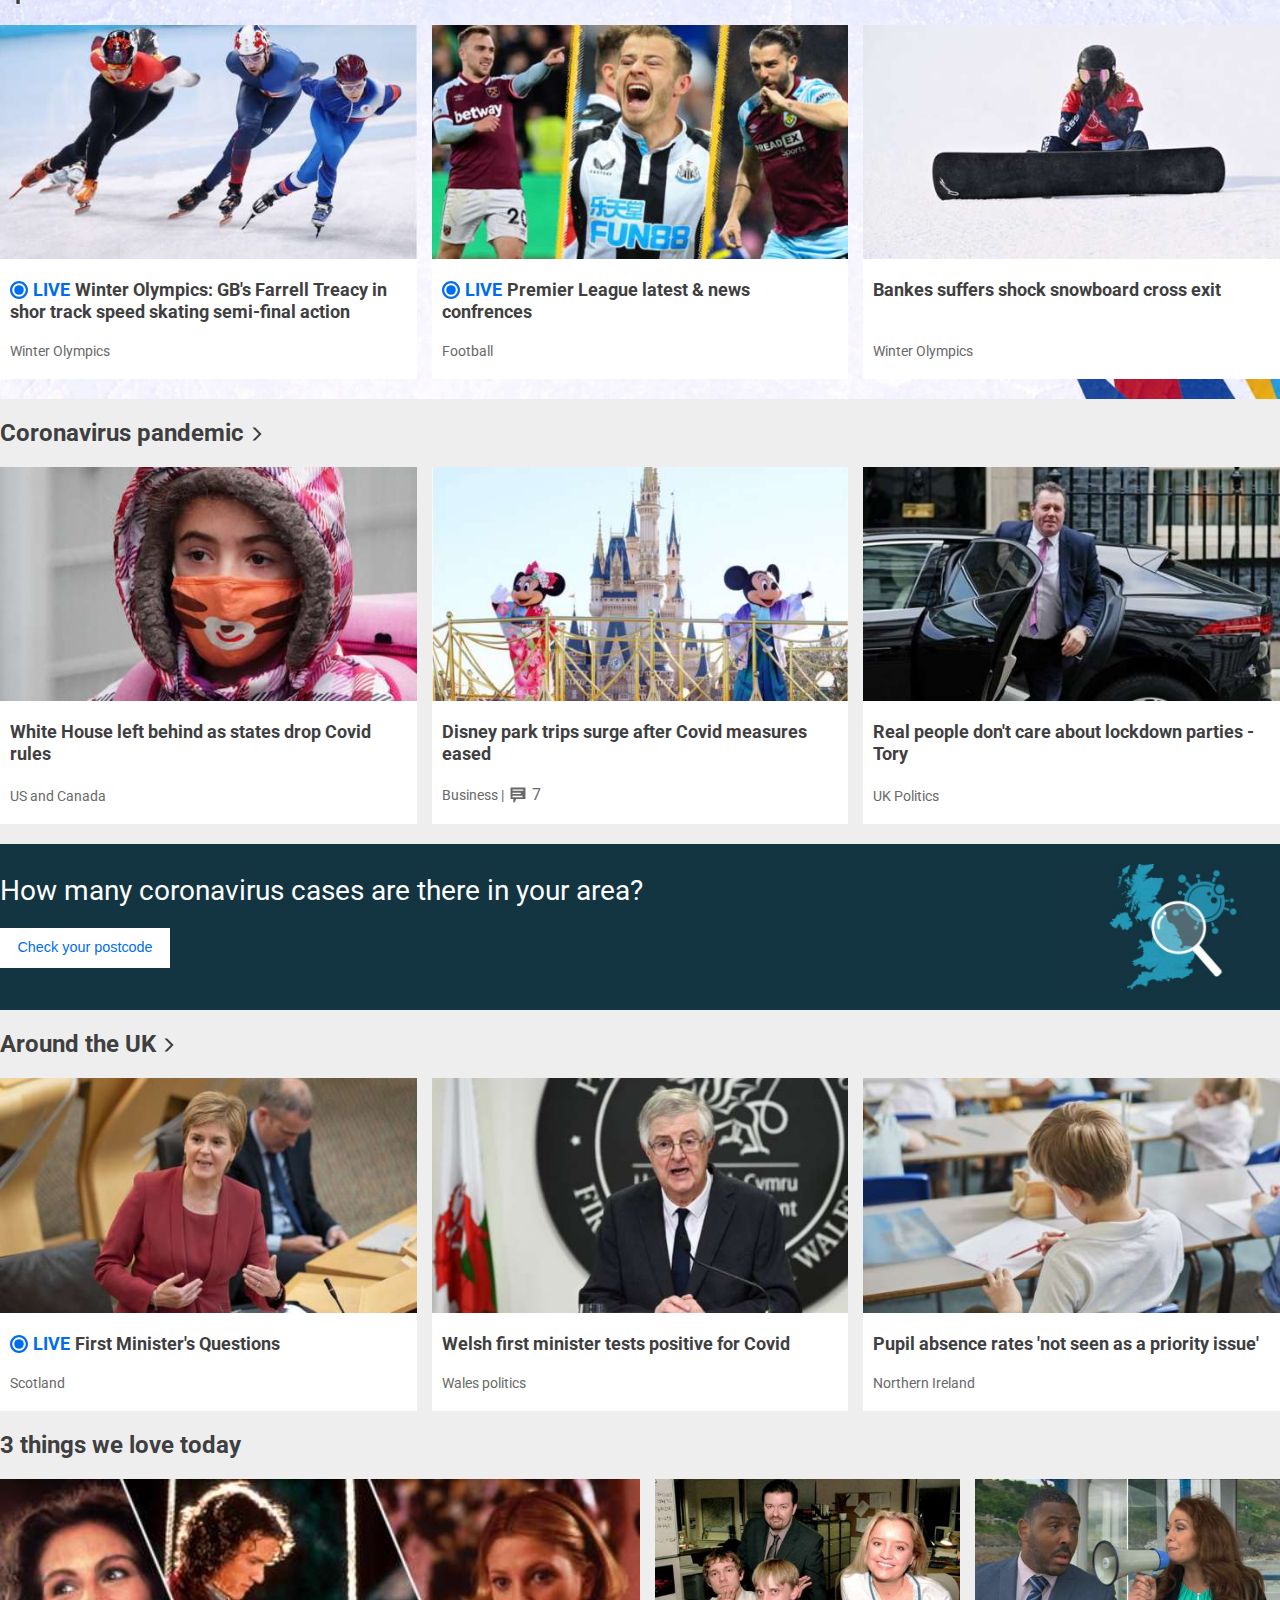
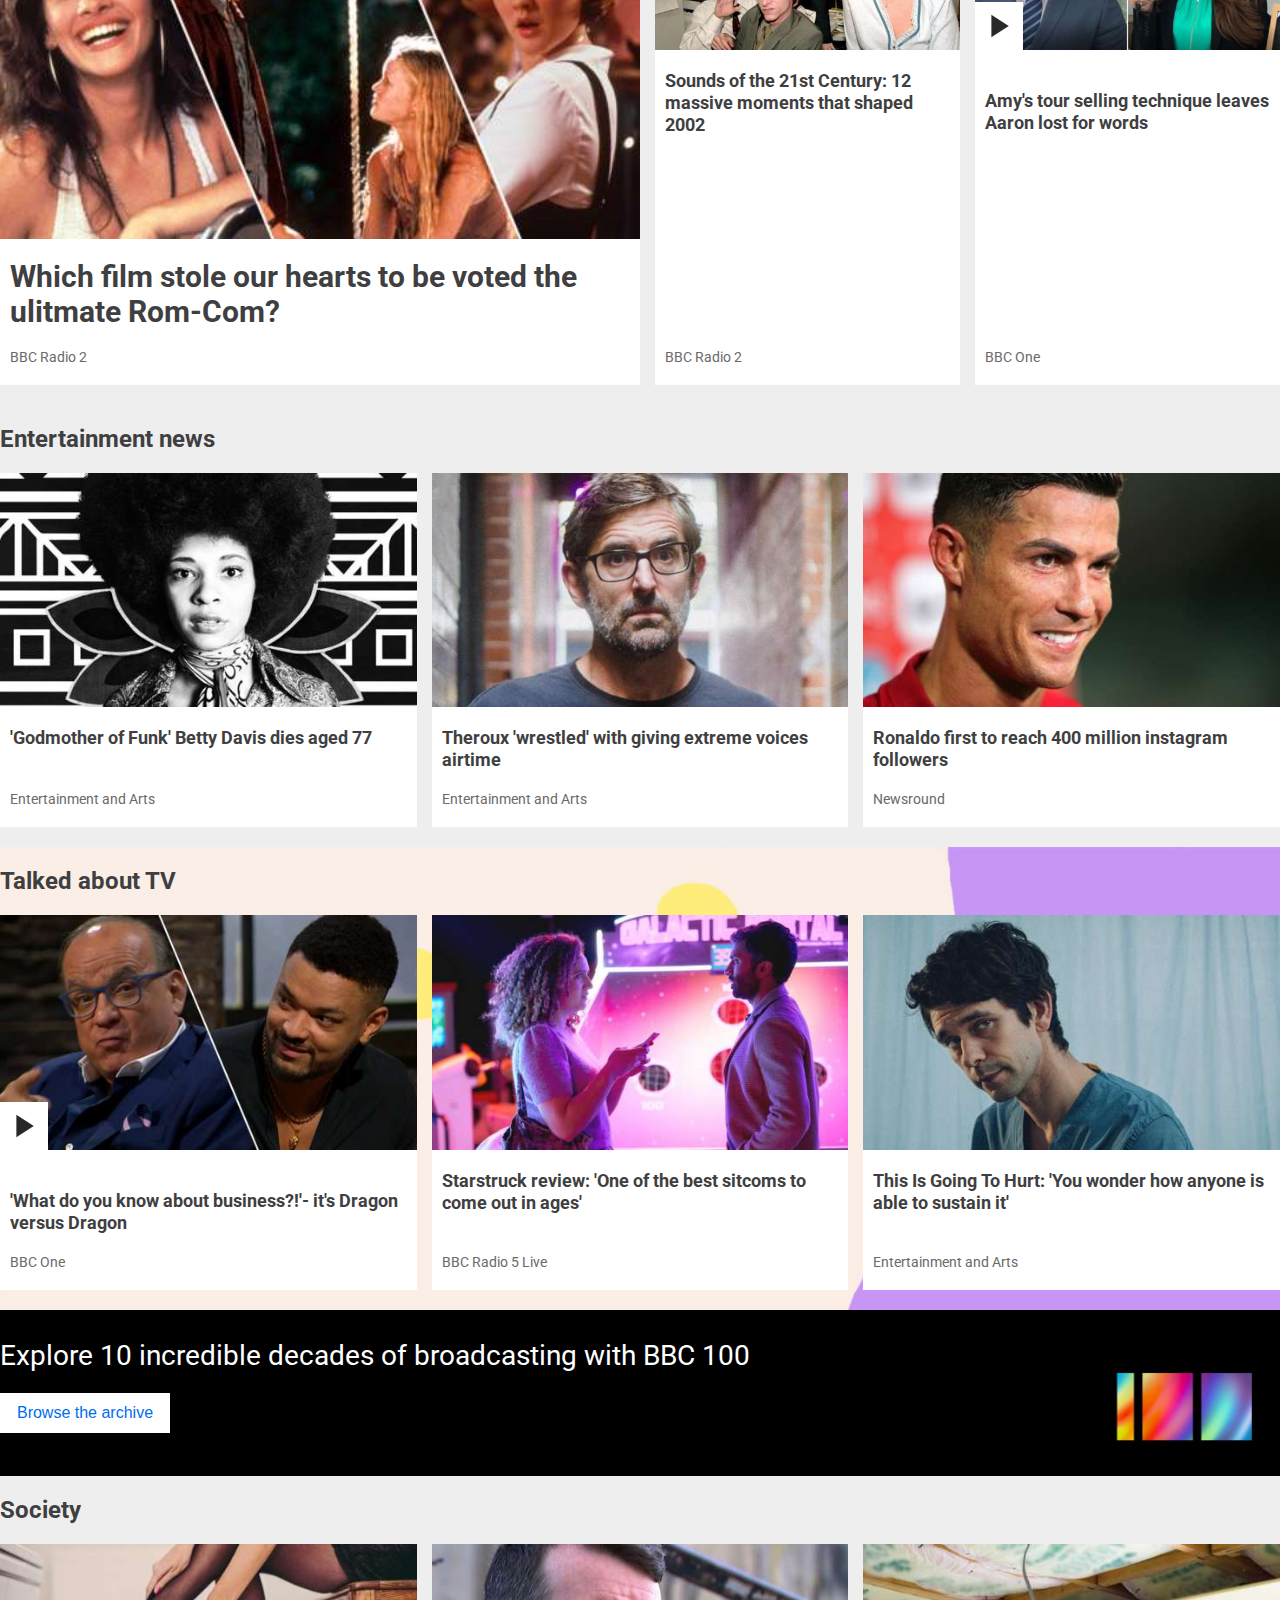
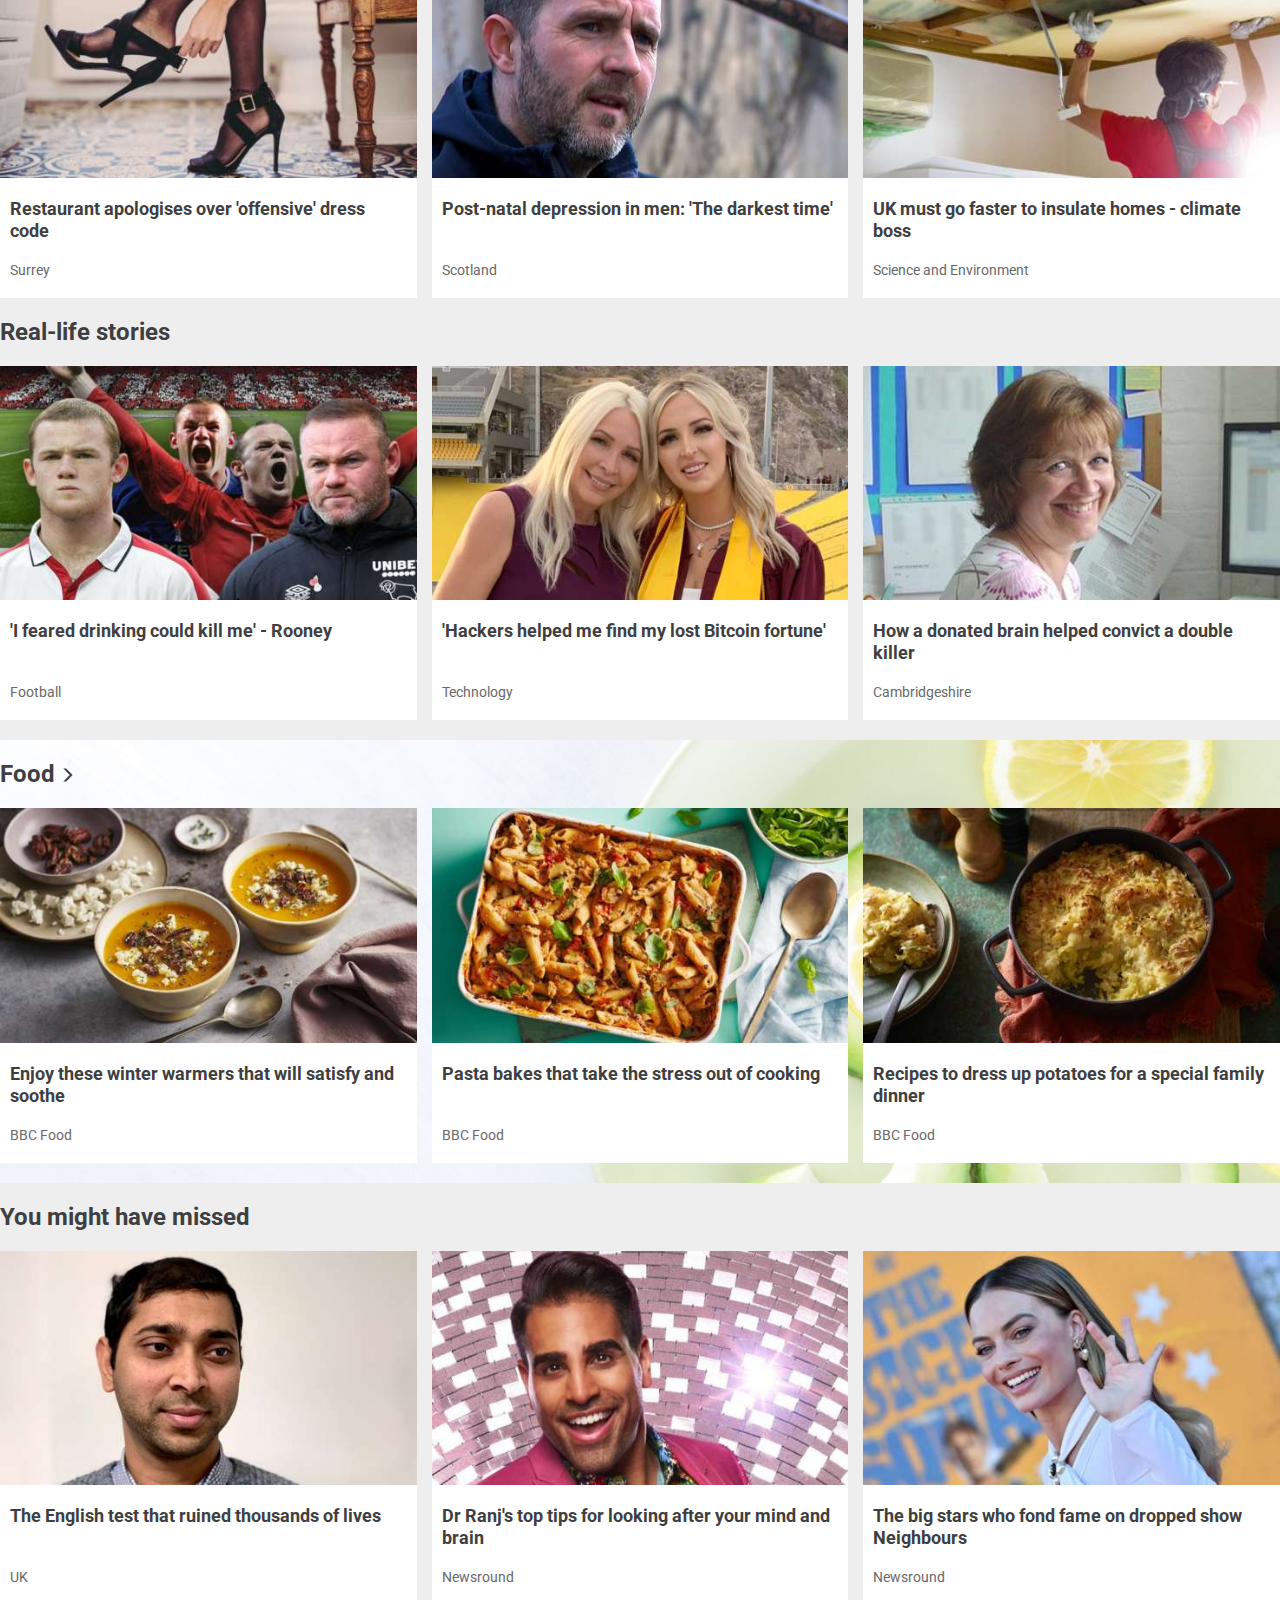
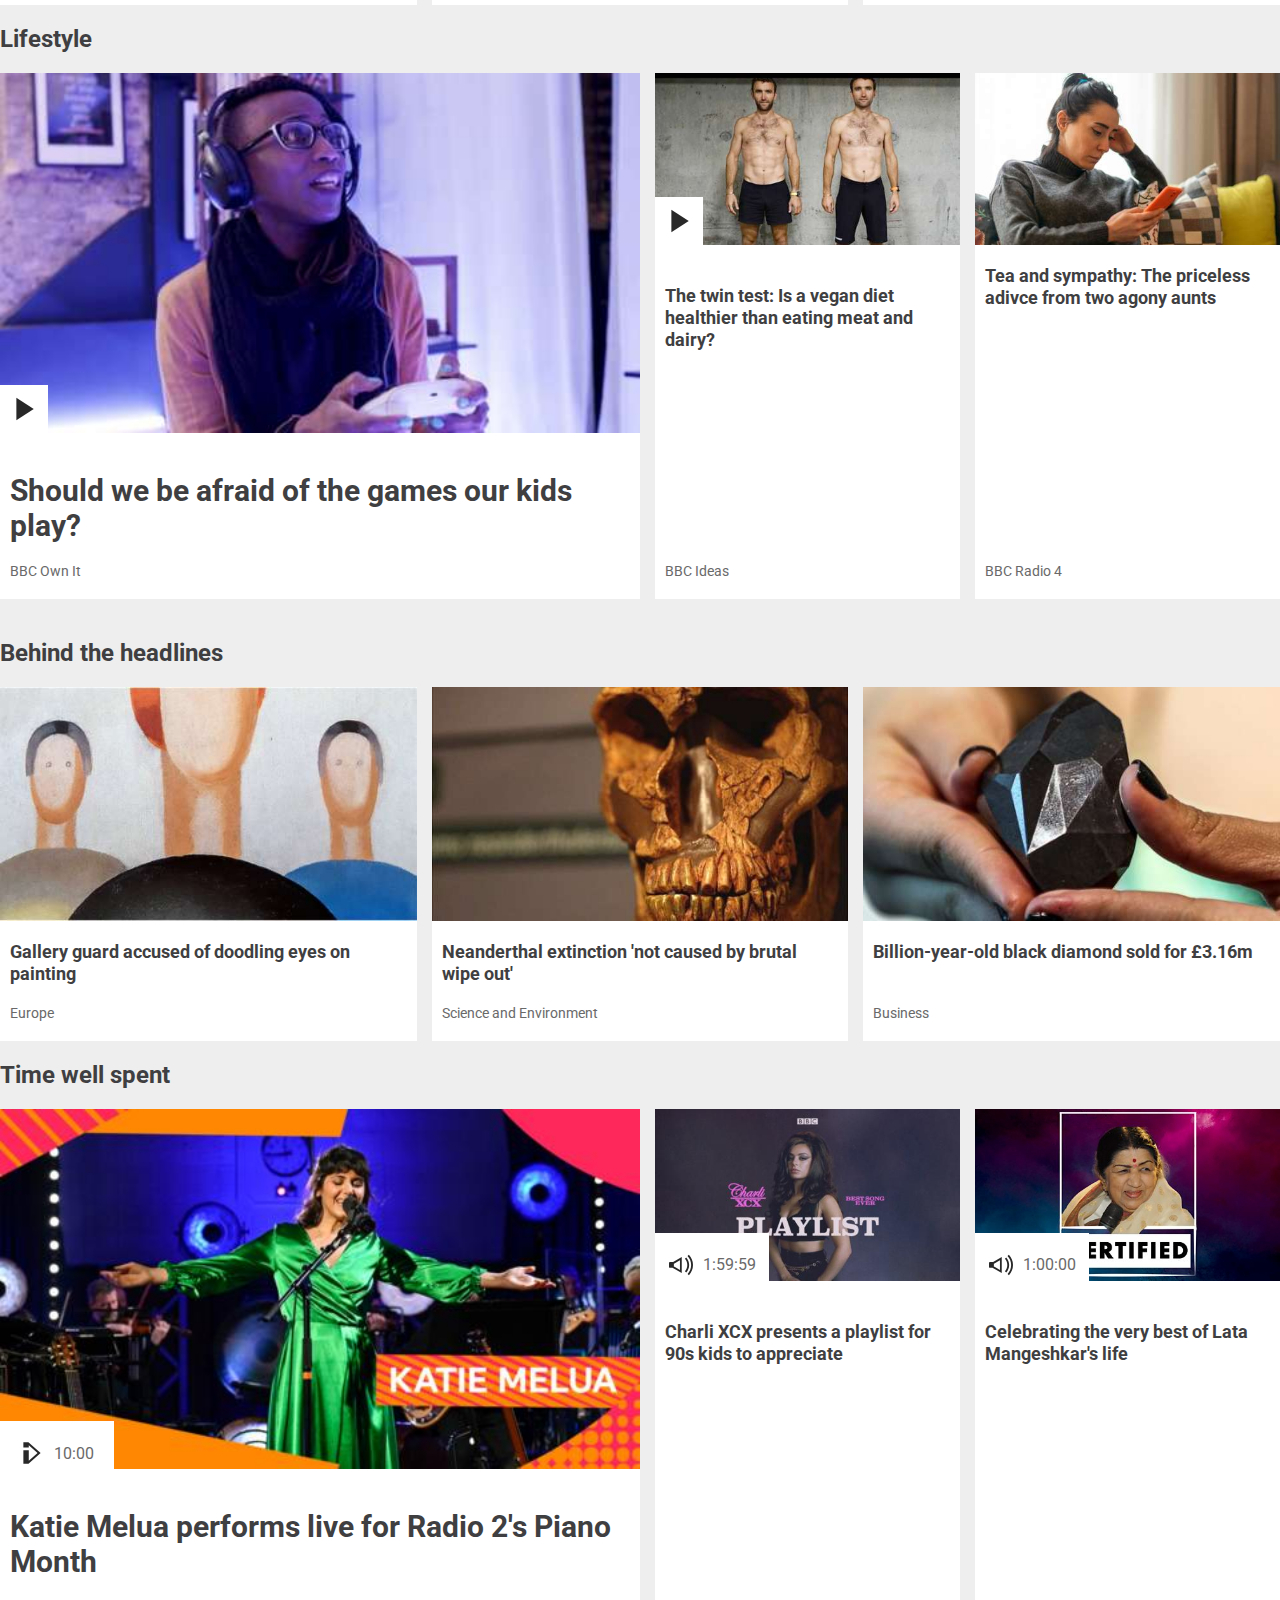
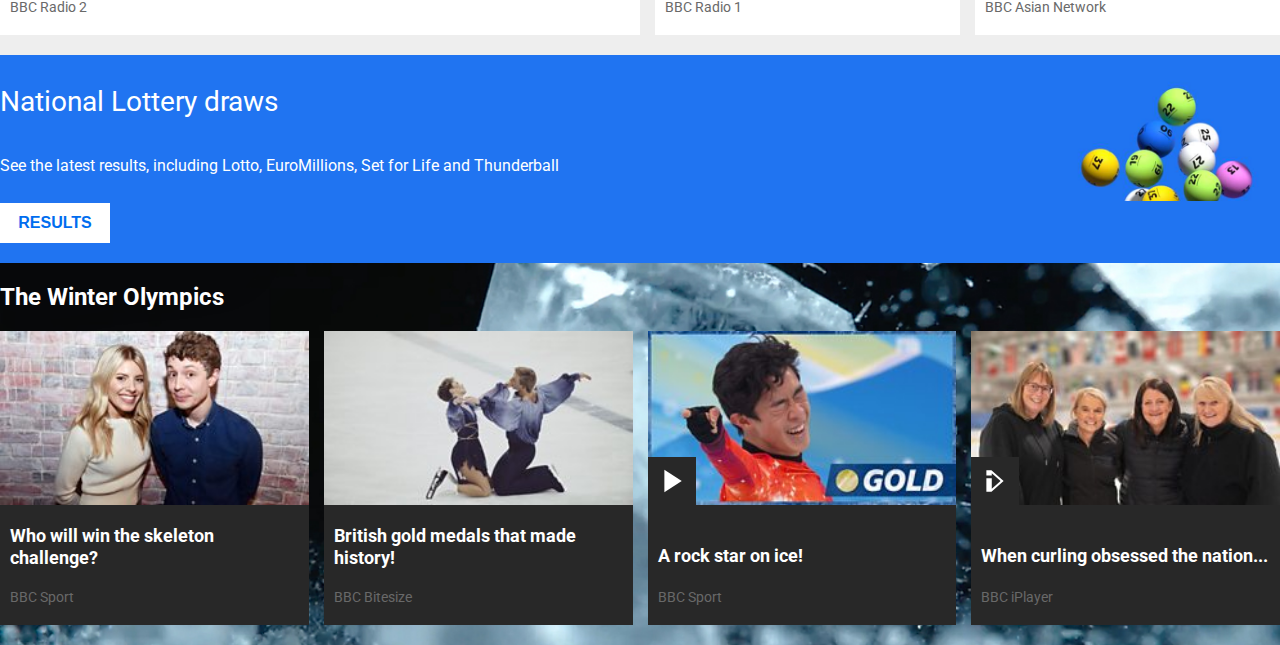
==== commit c591a7c7: "complete winter-olympics section" ====
--- a/bbc.co.uk/index.html
+++ b/bbc.co.uk/index.html
@@ -589,6 +589,21 @@
           <a href="#" class="card">
             <div class="body">
               <img class="image" src="images/tour-selling.jpg" alt="" />
+
+              <div class="play-square">
+                <div class="square">
+                  <svg
+                    viewBox="0 0 32 32"
+                    width="1em"
+                    height="1em"
+                    class="ssrcss-xi5oyi-StyledIcon e6m7o991"
+                    focusable="false"
+                    aria-hidden="true"
+                  >
+                    <path d="M29 16L5.8 1v30L29 16z"></path>
+                  </svg>
+                </div>
+              </div>
               <h3 class="heading md">
                 Amy's tour selling technique leaves Aaron lost for words
               </h3>
@@ -650,6 +665,21 @@
           <a href="#" class="card">
             <div class="body">
               <img class="image" src="images/dragon.jpg" alt="" />
+
+              <div class="play-square">
+                <div class="square">
+                  <svg
+                    viewBox="0 0 32 32"
+                    width="1em"
+                    height="1em"
+                    class="ssrcss-xi5oyi-StyledIcon e6m7o991"
+                    focusable="false"
+                    aria-hidden="true"
+                  >
+                    <path d="M29 16L5.8 1v30L29 16z"></path>
+                  </svg>
+                </div>
+              </div>
               <h3 class="heading md">
                 'What do you know about business?!'- it's Dragon versus Dragon
               </h3>
@@ -883,6 +913,21 @@
           <a href="#" class="card main">
             <div class="body">
               <img class="image" src="images/gaming.jpg" alt="" />
+
+              <div class="play-square">
+                <div class="square">
+                  <svg
+                    viewBox="0 0 32 32"
+                    width="1em"
+                    height="1em"
+                    class="ssrcss-xi5oyi-StyledIcon e6m7o991"
+                    focusable="false"
+                    aria-hidden="true"
+                  >
+                    <path d="M29 16L5.8 1v30L29 16z"></path>
+                  </svg>
+                </div>
+              </div>
               <h3 class="heading">
                 Should we be afraid of the games our kids play?
               </h3>
@@ -893,6 +938,21 @@
           <a href="#" class="card">
             <div class="body">
               <img class="image" src="images/vegan-diet.jpg" alt="" />
+
+              <div class="play-square">
+                <div class="square">
+                  <svg
+                    viewBox="0 0 32 32"
+                    width="1em"
+                    height="1em"
+                    class="ssrcss-xi5oyi-StyledIcon e6m7o991"
+                    focusable="false"
+                    aria-hidden="true"
+                  >
+                    <path d="M29 16L5.8 1v30L29 16z"></path>
+                  </svg>
+                </div>
+              </div>
               <h3 class="heading md">
                 The twin test: Is a vegan diet healthier than eating meat and
                 dairy?
@@ -962,6 +1022,24 @@
           <a href="#" class="card main">
             <div class="body">
               <img class="image" src="images/katie-melua.jpg" alt="" />
+
+              <div class="play-square">
+                <div class="square">
+                  <svg
+                    viewBox="0 0 32 32"
+                    width="1em"
+                    height="1em"
+                    class="play"
+                    focusable="false"
+                    aria-hidden="true"
+                  >
+                    <path
+                      d="M11.2 1.6H4.5v7.2h7.2v-3L23.4 16 11.7 26.2V12.4H4.5v18h6.8L27.5 16 11.2 1.6z"
+                    ></path>
+                  </svg>
+                  10:00
+                </div>
+              </div>
               <h3 class="heading">
                 Katie Melua performs live for Radio 2's Piano Month
               </h3>
@@ -972,6 +1050,24 @@
           <a href="#" class="card">
             <div class="body">
               <img class="image" src="images/charli.jpg" alt="" />
+
+              <div class="play-square">
+                <div class="square">
+                  <svg
+                    viewBox="0 0 32 32"
+                    width="1em"
+                    height="1em"
+                    class="radio"
+                    focusable="false"
+                    aria-hidden="true"
+                  >
+                    <path
+                      d="M26.9 16c0-3.9-1.5-7.4-3.9-10.1l-1.8 1.8c2 2.2 3.2 5.1 3.2 8.3s-1.2 6.1-3.2 8.3l1.8 1.8c2.4-2.7 3.9-6.2 3.9-10.1zm2.6 0c0 4.6-1.8 8.8-4.7 11.9l1.8 1.8C29.9 26.1 32 21.3 32 16S29.9 5.9 26.5 2.3l-1.8 1.8c3 3.1 4.8 7.3 4.8 11.9zm-23 3.9V12H1.2c-.7 0-1.2.5-1.2 1.2v5.4c0 .7.5 1.2 1.2 1.2h5.3zM.3 15.1l2.4 1.4 11.9-7v13L3.5 16.1l-2.4 1.4L17 26.7V5.3L.3 15.1z"
+                    ></path>
+                  </svg>
+                  1:59:59
+                </div>
+              </div>
               <h3 class="heading md">
                 Charli XCX presents a playlist for 90s kids to appreciate
               </h3>
@@ -983,6 +1079,24 @@
           <a href="#" class="card">
             <div class="body">
               <img class="image" src="images/Lata.jpg" alt="" />
+
+              <div class="play-square">
+                <div class="square">
+                  <svg
+                    viewBox="0 0 32 32"
+                    width="1em"
+                    height="1em"
+                    class="radio"
+                    focusable="false"
+                    aria-hidden="true"
+                  >
+                    <path
+                      d="M26.9 16c0-3.9-1.5-7.4-3.9-10.1l-1.8 1.8c2 2.2 3.2 5.1 3.2 8.3s-1.2 6.1-3.2 8.3l1.8 1.8c2.4-2.7 3.9-6.2 3.9-10.1zm2.6 0c0 4.6-1.8 8.8-4.7 11.9l1.8 1.8C29.9 26.1 32 21.3 32 16S29.9 5.9 26.5 2.3l-1.8 1.8c3 3.1 4.8 7.3 4.8 11.9zm-23 3.9V12H1.2c-.7 0-1.2.5-1.2 1.2v5.4c0 .7.5 1.2 1.2 1.2h5.3zM.3 15.1l2.4 1.4 11.9-7v13L3.5 16.1l-2.4 1.4L17 26.7V5.3L.3 15.1z"
+                    ></path>
+                  </svg>
+                  1:00:00
+                </div>
+              </div>
               <h3 class="heading md">
                 Celebrating the very best of Lata Mangeshkar's life
               </h3>
@@ -1010,6 +1124,81 @@
         </div>
       </div>
     </section>
+
+    <section class="winter-olympics centered-parent">
+      <div class="centered">
+        <div class="row">
+          <a href="#" class="heading">The Winter Olympics</a>
+        </div>
+        <div class="row">
+          <a href="#" class="card">
+            <div class="body">
+              <img class="image" src="images/people.jpg" alt="" />
+              <h3 class="heading md">Who will win the skeleton challenge?</h3>
+            </div>
+            <div class="bottom-text">
+              <span class="category">BBC Sport</span>
+            </div>
+          </a>
+
+          <a href="#" class="card">
+            <div class="body">
+              <img class="image" src="images/gold-medal.jpg" alt="" />
+              <h3 class="heading md">British gold medals that made history!</h3>
+            </div>
+            <div class="bottom-text">
+              <span class="category">BBC Bitesize</span>
+            </div>
+          </a>
+          <a href="#" class="card">
+            <div class="body">
+              <img class="image" src="images/ice-rock-star.jpg" alt="" />
+              <div class="play-square">
+                <div class="square">
+                  <svg
+                    viewBox="0 0 32 32"
+                    width="1em"
+                    height="1em"
+                    class="ssrcss-xi5oyi-StyledIcon e6m7o991"
+                    focusable="false"
+                    aria-hidden="true"
+                  >
+                    <path d="M29 16L5.8 1v30L29 16z"></path>
+                  </svg>
+                </div>
+              </div>
+              <h3 class="heading md">A rock star on ice!</h3>
+            </div>
+            <span class="category">BBC Sport</span>
+          </a>
+
+          <a href="#" class="card">
+            <div class="body">
+              <img class="image" src="images/nation.jpg" alt="" />
+
+              <div class="play-square">
+                <div class="square">
+                  <svg
+                    viewBox="0 0 32 32"
+                    width="1em"
+                    height="1em"
+                    class="ssrcss-xi5oyi-StyledIcon e6m7o991"
+                    focusable="false"
+                    aria-hidden="true"
+                  >
+                    <path
+                      d="M11.2 1.6H4.5v7.2h7.2v-3L23.4 16 11.7 26.2V12.4H4.5v18h6.8L27.5 16 11.2 1.6z"
+                    ></path>
+                  </svg>
+                </div>
+              </div>
+              <h3 class="heading md">When curling obsessed the nation...</h3>
+            </div>
+            <span class="category">BBC iPlayer</span>
+          </a>
+        </div>
+      </div>
+    </section>
     <script src="script.js"></script>
   </body>
 </html>
--- a/bbc.co.uk/style.css
+++ b/bbc.co.uk/style.css
@@ -398,10 +398,122 @@
   text-decoration: underline;
 }
 
+.uk .card .play-square {
+  position: relative;
+  display: flex;
+  align-items: center;
+}
+
+.uk .card .square {
+  display: flex;
+  justify-content: center;
+  align-items: center;
+  gap: 10px;
+  position: absolute;
+  top: -68px;
+  left: 0;
+  width: 48px;
+  height: 48px;
+  background-color: #fff;
+}
+
+.uk .card .square svg {
+  fill: #282828;
+  width: 24px;
+  height: 24px;
+}
+
+.tv .card .play-square {
+  position: relative;
+  display: flex;
+  align-items: center;
+}
+
+.tv .card .square {
+  display: flex;
+  justify-content: center;
+  align-items: center;
+  gap: 10px;
+  position: absolute;
+  top: -68px;
+  left: 0;
+  width: 48px;
+  height: 48px;
+  background-color: #fff;
+}
+
+.tv .card .square svg {
+  fill: #282828;
+  width: 24px;
+  height: 24px;
+}
+
 section.food {
   background-image: url("images/food-background.jpg");
   background-size: cover;
   background-repeat: no-repeat;
+}
+
+.missed .card .play-square {
+  position: relative;
+  display: flex;
+  align-items: center;
+}
+
+.missed .card .square {
+  display: flex;
+  justify-content: center;
+  align-items: center;
+  gap: 10px;
+  position: absolute;
+  top: -68px;
+  left: 0;
+  width: 48px;
+  height: 48px;
+  background-color: #fff;
+}
+
+.missed .card .square svg {
+  fill: #282828;
+  width: 24px;
+  height: 24px;
+}
+
+/*.missed .card .square .radio {*/
+/*fill: #282828;*/
+/*width: 24px;*/
+/*height: 24px;*/
+/*}*/
+
+.behind-headlines .card .play-square {
+  position: relative;
+  display: flex;
+  align-items: center;
+}
+
+.behind-headlines .card .square {
+  display: flex;
+  justify-content: center;
+  align-items: center;
+  gap: 10px;
+  position: absolute;
+  top: -68px;
+  left: 0;
+  width: 114px;
+  height: 64px;
+  background-color: #fff;
+}
+
+.behind-headlines .card .square .play {
+  fill: #282828;
+  width: 24px;
+  height: 24px;
+}
+
+.behind-headlines .card .square .radio {
+  fill: #282828;
+  width: 24px;
+  height: 24px;
 }
 
 section.lottery {
@@ -460,3 +572,41 @@
 .lottery .item .results:hover {
   text-decoration: underline;
 }
+
+section.winter-olympics {
+  background-image: url("images/ice-cube-background.png");
+  background-size: cover;
+  background-repeat: no-repeat;
+}
+
+.winter-olympics .heading {
+  color: #fff;
+}
+
+.winter-olympics .card {
+  background-color: #282828;
+}
+
+.winter-olympics .card .play-square {
+  position: relative;
+  display: flex;
+  align-items: center;
+}
+
+.winter-olympics .card .square {
+  display: flex;
+  justify-content: center;
+  align-items: center;
+  position: absolute;
+  top: -68px;
+  left: 0;
+  width: 48px;
+  height: 48px;
+  background-color: #282828;
+}
+
+.winter-olympics .card .square svg {
+  fill: #fff;
+  width: 24px;
+  height: 24px;
+}
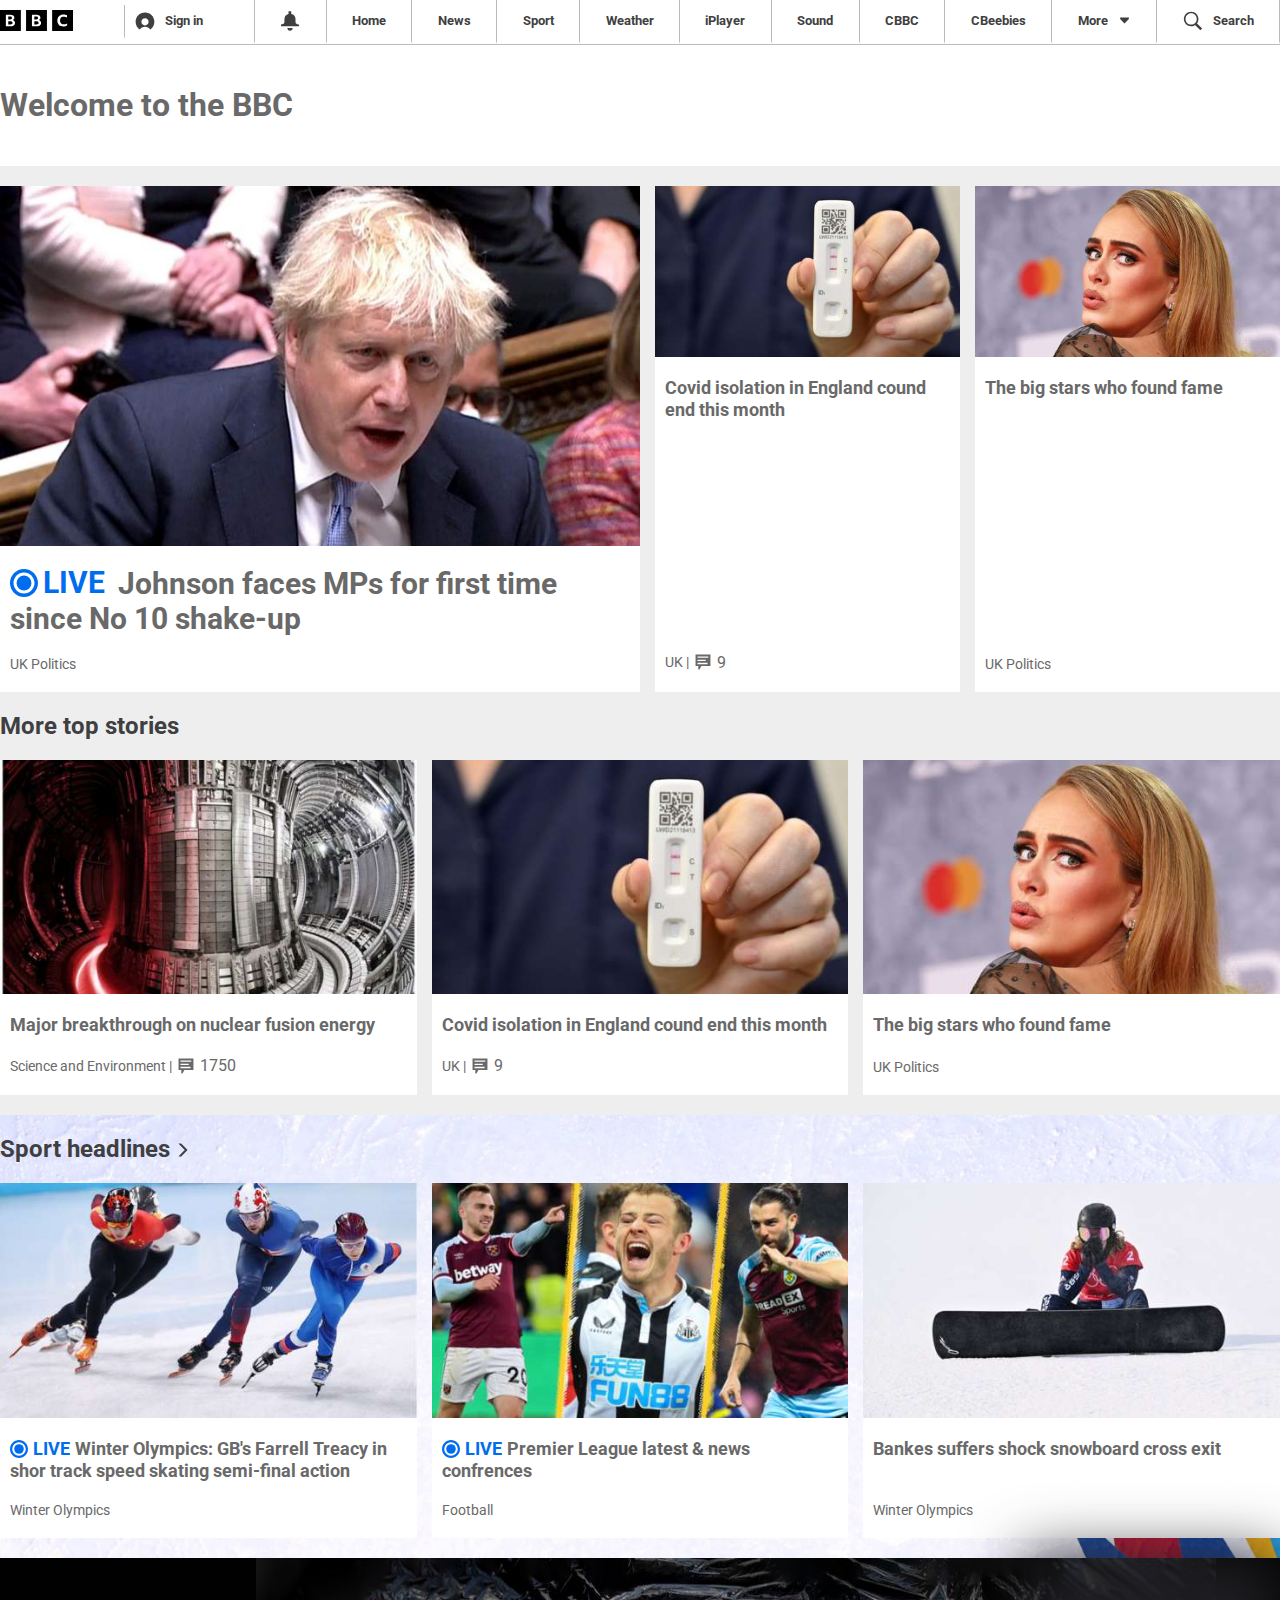
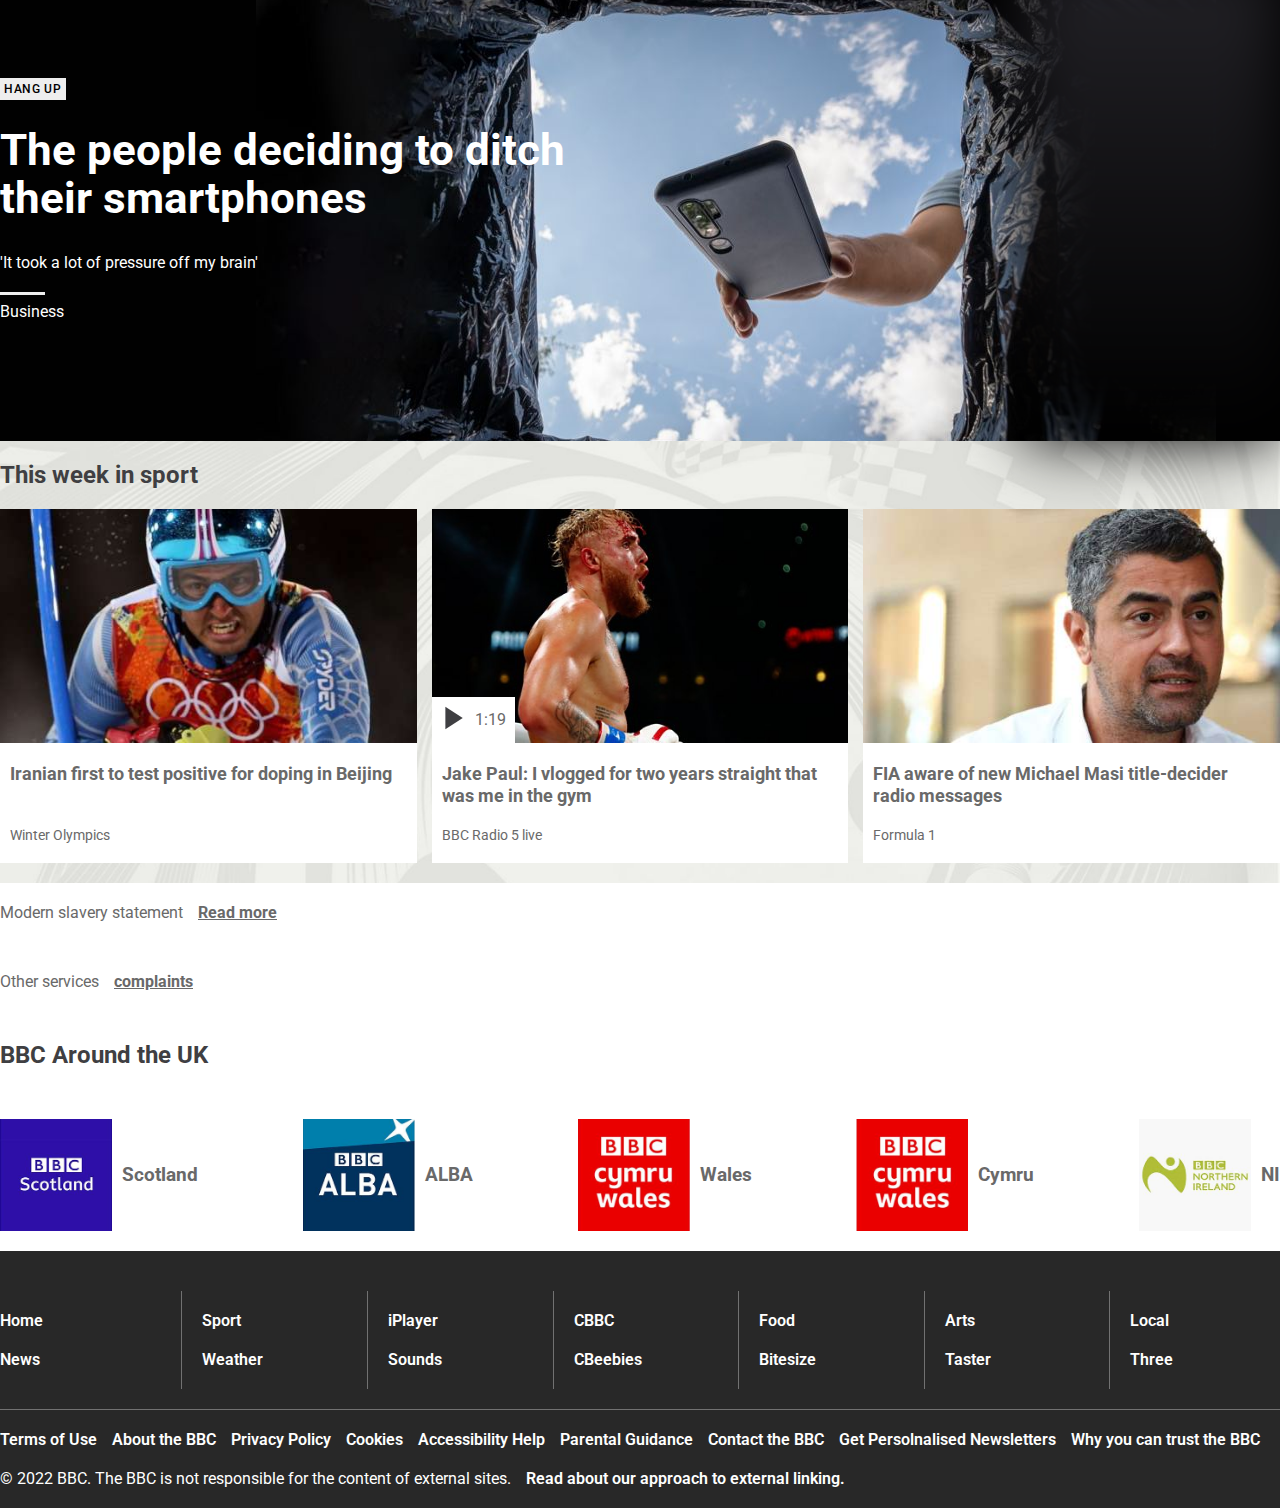
==== commit 4bfb7ca2: "complete footer" ====
--- a/bbc.co.uk/index.html
+++ b/bbc.co.uk/index.html
@@ -222,76 +222,34 @@
 
           <a href="#" class="card">
             <div class="body">
-              <img class="image" src="images/ex-minister.jpg" alt="" />
-              <h3 class="heading md">
-                Johnson broke law over parties, says ex-PM Major
+              <img class="image" src="images/lateral-flow-test.jpg" alt="" />
+              <h3 class="heading md">
+                Covid isolation in England cound end this month
               </h3>
             </div>
             <div class="bottom-text">
-              <span class="category">UK Politics</span>
-            </div>
-          </a>
-          <a href="#" class="card">
-            <div class="body">
-              <img class="image" src="images/gig.jpg" alt="" />
-              <h3 class="heading md">
-                Big name gigs cancelled as promoter goes bust
-              </h3>
-            </div>
-            <span class="category">England</span>
-          </a>
-        </div>
-
-        <div class="row">
-          <a href="#" class="heading">
-            News headlines
-
-            <svg
-              viewBox="0 0 32 32"
-              width="1em"
-              height="1em"
-              class="ssrcss-xi5oyi-StyledIcon e6m7o991"
-              focusable="false"
-              aria-hidden="true"
-            >
-              <path
-                d="M21.6 14.3L5.5 31h6.4l14.6-15L11.9 1H5.5l16.1 16.7v-3.4z"
-              ></path>
-            </svg>
-          </a>
-        </div>
-        <div class="row">
-          <a href="#" class="card">
-            <div class="body">
-              <img class="image" src="images/boris.jpg" alt="" />
-              <h3 class="heading md">
-                Stakes are very high over Ukraine crisis, PM says
-              </h3>
-            </div>
-            <div class="bottom-text">
-              <span class="category">UK</span>
-            </div>
-          </a>
-
-          <a href="#" class="card">
-            <div class="body">
-              <img class="image" src="images/business-woman.jpg" alt="" />
-              <h3 class="heading md">
-                Co-op boss takes break to help sons with exams
-              </h3>
-            </div>
-            <div class="bottom-text">
-              <span class="category">Business</span>
-            </div>
-          </a>
-          <a href="#" class="card">
-            <div class="body">
-              <img class="image" src="images/taliban.jpg" alt="" />
-              <h3 class="heading md">
-                Evidence mounts of taliban 'revenge killings'
-              </h3>
-            </div>
-            <span class="category">Asia</span>
+              <span class="category">UK |</span>
+              <svg
+                viewBox="0 0 32 32"
+                width="1em"
+                height="1em"
+                class="ssrcss-xi5oyi-StyledIcon e6m7o991"
+                focusable="false"
+                aria-hidden="true"
+              >
+                <path
+                  d="M1.1 24.2h29.8V1H1.1v23.2zM5 11.3h16.5v2.6H5v-2.6zm20 9H5v-2.6h20v2.6zm1.5-12.8H5V4.9h21.5v2.6zM13 23.6H6.6V31H9l4-7.4z"
+                ></path>
+              </svg>
+              <span class="number">9</span>
+            </div>
+          </a>
+          <a href="#" class="card">
+            <div class="body">
+              <img class="image" src="images/adele.jpg" alt="" />
+              <h3 class="heading md">The big stars who found fame</h3>
+            </div>
+            <span class="category">UK Politics</span>
           </a>
         </div>
       </div>
@@ -391,814 +349,169 @@
       </div>
     </section>
 
-    <section class="coronavirus centered-parent">
-      <div class="centered">
-        <div class="row">
-          <a href="#" class="heading">
-            Coronavirus pandemic
-            <svg
-              viewBox="0 0 32 32"
-              width="1em"
-              height="1em"
-              class="ssrcss-xi5oyi-StyledIcon e6m7o991"
-              focusable="false"
-              aria-hidden="true"
-            >
-              <path
-                d="M21.6 14.3L5.5 31h6.4l14.6-15L11.9 1H5.5l16.1 16.7v-3.4z"
-              ></path>
-            </svg>
-          </a>
-        </div>
-        <div class="row">
-          <a href="#" class="card">
-            <div class="body">
-              <img class="image" src="images/whitehouse-corona.jpg" alt="" />
-              <h3 class="heading md">
-                White House left behind as states drop Covid rules
-              </h3>
-            </div>
-            <div class="bottom-text">
-              <span class="category">US and Canada</span>
-            </div>
-          </a>
-
-          <a href="#" class="card">
-            <div class="body">
-              <img class="image" src="images/disney-park.jpg" alt="" />
-              <h3 class="heading md">
-                Disney park trips surge after Covid measures eased
-              </h3>
-            </div>
-            <div class="bottom-text">
-              <span class="category">Business |</span>
-
-              <svg
-                viewBox="0 0 32 32"
-                width="1em"
-                height="1em"
-                class="ssrcss-xi5oyi-StyledIcon e6m7o991"
-                focusable="false"
-                aria-hidden="true"
-              >
-                <path
-                  d="M1.1 24.2h29.8V1H1.1v23.2zM5 11.3h16.5v2.6H5v-2.6zm20 9H5v-2.6h20v2.6zm1.5-12.8H5V4.9h21.5v2.6zM13 23.6H6.6V31H9l4-7.4z"
-                ></path>
-              </svg>
-              <span class="number">7</span>
-            </div>
-          </a>
-          <a href="#" class="card">
-            <div class="body">
-              <img class="image" src="images/tory-mp.jpg" alt="" />
-              <h3 class="heading md">
-                Real people don't care about lockdown parties - Tory
-              </h3>
-            </div>
-            <span class="category">UK Politics</span>
-          </a>
-        </div>
+    <section class="centered-parent hang-up">
+      <div class="centered">
+        <a class="hang-up" href="#">
+          <span>
+            <span class="button">hang up</span>
+          </span>
+          <span class="headline"
+            >The people deciding to ditch their smartphones</span
+          >
+          <span class="quote">'It took a lot of pressure off my brain'</span>
+          <span class="category">
+            <div class="line"></div>
+            <span class="text">Business</span>
+          </span>
+        </a>
       </div>
     </section>
 
-    <section class="coronavirus-cases centered-parent">
-      <div class="centered">
-        <div class="items">
-          <div class="item">
-            <h1 class="title">
-              How many coronavirus cases are there in your area?
-            </h1>
-            <button class="postcode">
-              <a href="#">Check your postcode</a>
-            </button>
-          </div>
-          <div class="image"></div>
-        </div>
-      </div>
-    </section>
-
-    <section class="uk centered-parent">
-      <div class="centered">
-        <div class="row">
-          <a href="#" class="heading">
-            Around the UK
-            <svg
-              viewBox="0 0 32 32"
-              width="1em"
-              height="1em"
-              class="ssrcss-xi5oyi-StyledIcon e6m7o991"
-              focusable="false"
-              aria-hidden="true"
-            >
-              <path
-                d="M21.6 14.3L5.5 31h6.4l14.6-15L11.9 1H5.5l16.1 16.7v-3.4z"
-              ></path>
-            </svg>
-          </a>
-        </div>
-        <div class="row">
-          <a href="#" class="card">
-            <div class="body">
-              <img class="image" src="images/sturgeon.jpg" alt="" />
-              <h3 class="heading md">
-                <span class="live">
-                  <span class="circle-wrapper">
-                    <svg
-                      fill="currentColor"
-                      focusable="false"
-                      aria-hidden="true"
-                      viewBox="0 0 32 32"
-                    >
-                      <path
-                        d="M16 4c6.6 0 12 5.4 12 12s-5.4 12-12 12S4 22.6 4 16 9.4 4 16 4zm0-4C7.2 0 0 7.2 0 16s7.2 16 16 16 16-7.2 16-16S24.8 0 16 0z"
-                      ></path>
-                      <circle
-                        cx="16"
-                        cy="16"
-                        r="8.5"
-                        class="pulsing-circle"
-                      ></circle>
-                    </svg>
-                  </span>
-                  <span class="text">LIVE</span>
-                </span>
-                First Minister's Questions
-              </h3>
-            </div>
-            <div class="bottom-text">
-              <span class="category">Scotland</span>
-            </div>
-          </a>
-
-          <a href="#" class="card">
-            <div class="body">
-              <img class="image" src="images/old-man.jpg" alt="" />
-              <h3 class="heading md">
-                Welsh first minister tests positive for Covid
-              </h3>
-            </div>
-            <div class="bottom-text">
-              <span class="category">Wales politics</span>
-            </div>
-          </a>
-          <a href="#" class="card">
-            <div class="body">
-              <img class="image" src="images/pupil.jpg" alt="" />
-              <h3 class="heading md">
-                Pupil absence rates 'not seen as a priority issue'
-              </h3>
-            </div>
-            <span class="category">Northern Ireland</span>
-          </a>
-        </div>
-
-        <!--<div class="heading centered-parent">-->
-        <!--<div class="centered">-->
-        <!--<div class="title">-->
-        <!--<h1>Welcome to the BBC</h1>-->
-        <!--</div>-->
-        <!--</div>-->
-        <!--</div>-->
-
-        <div class="row">
-          <a href="#" class="heading">3 things we love today</a>
-        </div>
-
-        <div class="row">
-          <a href="#" class="card main">
-            <div class="body">
-              <img class="image" src="images/films.jpg" alt="" />
-              <h3 class="heading">
-                Which film stole our hearts to be voted the ulitmate Rom-Com?
-              </h3>
-            </div>
-            <span class="category">BBC Radio 2</span>
-          </a>
-
-          <a href="#" class="card">
-            <div class="body">
-              <img class="image" src="images/sounds.jpg" alt="" />
-              <h3 class="heading md">
-                Sounds of the 21st Century: 12 massive moments that shaped 2002
-              </h3>
-            </div>
-            <div class="bottom-text">
-              <span class="category">BBC Radio 2</span>
-            </div>
-          </a>
-          <a href="#" class="card">
-            <div class="body">
-              <img class="image" src="images/tour-selling.jpg" alt="" />
-
-              <div class="play-square">
-                <div class="square">
-                  <svg
+    <section class="this-week centered-parent">
+      <div class="centered">
+        <div class="row">
+          <a href="#" class="heading"> This week in sport </a>
+        </div>
+        <div class="row">
+          <a href="#" class="card">
+            <div class="body">
+              <img class="image" src="images/shemshaki_getty.jpg" alt="" />
+              <h3 class="heading md">
+                Iranian first to test positive for doping in Beijing
+              </h3>
+            </div>
+            <span class="category">Winter Olympics</span>
+          </a>
+          <a href="#" class="card play-card">
+            <div class="body">
+              <img class="image" src="images/jake-paul.jpg" alt="" />
+
+              <span class="play"
+                ><span class="icon"
+                  ><svg
                     viewBox="0 0 32 32"
                     width="1em"
                     height="1em"
-                    class="ssrcss-xi5oyi-StyledIcon e6m7o991"
                     focusable="false"
                     aria-hidden="true"
                   >
                     <path d="M29 16L5.8 1v30L29 16z"></path>
                   </svg>
-                </div>
-              </div>
-              <h3 class="heading md">
-                Amy's tour selling technique leaves Aaron lost for words
-              </h3>
-            </div>
-            <span class="category">BBC One</span>
+                </span>
+                <span class="duration">1:19</span>
+              </span>
+              <h3 class="heading md">
+                Jake Paul: I vlogged for two years straight that was me in the
+                gym
+              </h3>
+            </div>
+            <span class="category">BBC Radio 5 live</span>
+          </a>
+          <a href="#" class="card">
+            <div class="body">
+              <img class="image" src="images/michaelmasi.jpg" alt="" />
+              <h3 class="heading md">
+                FIA aware of new Michael Masi title-decider radio messages
+              </h3>
+            </div>
+            <span class="category">Formula 1</span>
           </a>
         </div>
       </div>
     </section>
 
-    <section class="entertainment-news centered-parent">
-      <div class="centered">
-        <div class="row">
-          <a href="#" class="heading">Entertainment news</a>
-        </div>
-        <div class="row">
-          <a href="#" class="card">
-            <div class="body">
-              <img class="image" src="images/betty-davis.jpg" alt="" />
-              <h3 class="heading md">
-                'Godmother of Funk' Betty Davis dies aged 77
-              </h3>
-            </div>
-            <div class="bottom-text">
-              <span class="category">Entertainment and Arts</span>
-            </div>
-          </a>
-
-          <a href="#" class="card">
-            <div class="body">
-              <img class="image" src="images/thereoux.jpg" alt="" />
-              <h3 class="heading md">
-                Theroux 'wrestled' with giving extreme voices airtime
-              </h3>
-            </div>
-            <div class="bottom-text">
-              <span class="category">Entertainment and Arts</span>
-            </div>
-          </a>
-          <a href="#" class="card">
-            <div class="body">
-              <img class="image" src="images/ronaldo.jpg" alt="" />
-              <h3 class="heading md">
-                Ronaldo first to reach 400 million instagram followers
-              </h3>
-            </div>
-            <span class="category">Newsround</span>
-          </a>
+    <section class="slavery centered-parent">
+      <div class="centered">
+        <div class="row">
+          <p class="label">Modern slavery statement</p>
+          <a href="#" class="link">Read more</a>
+        </div>
+        <div class="row">
+          <p class="label">Other services</p>
+          <a href="#" class="link">complaints</a>
+        </div>
+
+        <div class="row">
+          <div class="heading">BBC Around the UK</div>
+        </div>
+
+        <div class="row icons">
+          <div class="icon-box">
+            <img class="icon" src="images/scotland.jpg" alt="" />
+            <span class="text">Scotland</span>
+          </div>
+          <div class="icon-box">
+            <img class="icon" src="images/alba.jpg" alt="" />
+            <span class="text">ALBA</span>
+          </div>
+          <div class="icon-box">
+            <img class="icon" src="images/cymru.jpg" alt="" />
+            <span class="text">Wales</span>
+          </div>
+          <div class="icon-box">
+            <img class="icon" src="images/cymru.jpg" alt="" />
+            <span class="text">Cymru</span>
+          </div>
+          <div class="icon-box">
+            <img class="icon" src="images/ni.jpg" alt="" />
+            <span class="text">NI</span>
+          </div>
         </div>
       </div>
     </section>
 
-    <section class="tv centered-parent">
-      <div class="centered">
-        <div class="row">
-          <a href="#" class="heading">Talked about TV</a>
-        </div>
-        <div class="row">
-          <a href="#" class="card">
-            <div class="body">
-              <img class="image" src="images/dragon.jpg" alt="" />
-
-              <div class="play-square">
-                <div class="square">
-                  <svg
-                    viewBox="0 0 32 32"
-                    width="1em"
-                    height="1em"
-                    class="ssrcss-xi5oyi-StyledIcon e6m7o991"
-                    focusable="false"
-                    aria-hidden="true"
-                  >
-                    <path d="M29 16L5.8 1v30L29 16z"></path>
-                  </svg>
-                </div>
-              </div>
-              <h3 class="heading md">
-                'What do you know about business?!'- it's Dragon versus Dragon
-              </h3>
-            </div>
-            <div class="bottom-text">
-              <span class="category">BBC One</span>
-            </div>
-          </a>
-
-          <a href="#" class="card">
-            <div class="body">
-              <img class="image" src="images/starstruck.jpg" alt="" />
-              <h3 class="heading md">
-                Starstruck review: 'One of the best sitcoms to come out in ages'
-              </h3>
-            </div>
-            <div class="bottom-text">
-              <span class="category">BBC Radio 5 Live</span>
-            </div>
-          </a>
-          <a href="#" class="card">
-            <div class="body">
-              <img class="image" src="images/hurt.jpg" alt="" />
-              <h3 class="heading md">
-                This Is Going To Hurt: 'You wonder how anyone is able to sustain
-                it'
-              </h3>
-            </div>
-            <span class="category">Entertainment and Arts</span>
-          </a>
-        </div>
-      </div>
-    </section>
-
-    <section class="bbc-100 centered-parent">
-      <div class="centered">
-        <div class="items">
-          <div class="item">
-            <h1 class="title">
-              Explore 10 incredible decades of broadcasting with BBC 100
-            </h1>
-            <button class="archive">
-              <a href="#">Browse the archive</a>
-            </button>
-          </div>
-          <div class="image"></div>
-        </div>
-      </div>
-    </section>
-
-    <section class="society centered-parent">
-      <div class="centered">
-        <div class="row">
-          <a href="#" class="heading">Society</a>
-        </div>
-        <div class="row">
-          <a href="#" class="card">
-            <div class="body">
-              <img class="image" src="images/dress-code.jpg" alt="" />
-              <h3 class="heading md">
-                Restaurant apologises over 'offensive' dress code
-              </h3>
-            </div>
-            <div class="bottom-text">
-              <span class="category">Surrey</span>
-            </div>
-          </a>
-
-          <a href="#" class="card">
-            <div class="body">
-              <img class="image" src="images/depression.jpg" alt="" />
-              <h3 class="heading md">
-                Post-natal depression in men: 'The darkest time'
-              </h3>
-            </div>
-            <div class="bottom-text">
-              <span class="category">Scotland</span>
-            </div>
-          </a>
-          <a href="#" class="card">
-            <div class="body">
-              <img class="image" src="images/insulated-homes.jpg" alt="" />
-              <h3 class="heading md">
-                UK must go faster to insulate homes - climate boss
-              </h3>
-            </div>
-            <span class="category">Science and Environment</span>
-          </a>
-        </div>
-
-        <div class="row">
-          <a href="#" class="heading">Real-life stories</a>
-        </div>
-        <div class="row">
-          <a href="#" class="card">
-            <div class="body">
-              <img class="image" src="images/drinking-fear.jpg" alt="" />
-              <h3 class="heading md">
-                'I feared drinking could kill me' - Rooney
-              </h3>
-            </div>
-            <div class="bottom-text">
-              <span class="category">Football</span>
-            </div>
-          </a>
-
-          <a href="#" class="card">
-            <div class="body">
-              <img class="image" src="images/hackers.jpg" alt="" />
-              <h3 class="heading md">
-                'Hackers helped me find my lost Bitcoin fortune'
-              </h3>
-            </div>
-            <div class="bottom-text">
-              <span class="category">Technology</span>
-            </div>
-          </a>
-          <a href="#" class="card">
-            <div class="body">
-              <img class="image" src="images/donated-brain.jpg" alt="" />
-              <h3 class="heading md">
-                How a donated brain helped convict a double killer
-              </h3>
-            </div>
-            <span class="category">Cambridgeshire</span>
-          </a>
-        </div>
-      </div>
-    </section>
-
-    <section class="food centered-parent">
-      <div class="centered">
-        <div class="row">
-          <a href="#" class="heading">
-            Food
-            <svg
-              viewBox="0 0 32 32"
-              width="1em"
-              height="1em"
-              class="ssrcss-xi5oyi-StyledIcon e6m7o991"
-              focusable="false"
-              aria-hidden="true"
-            >
-              <path
-                d="M21.6 14.3L5.5 31h6.4l14.6-15L11.9 1H5.5l16.1 16.7v-3.4z"
-              ></path>
-            </svg>
-          </a>
-        </div>
-        <div class="row">
-          <a href="#" class="card">
-            <div class="body">
-              <img class="image" src="images/soup.jpg" alt="" />
-              <h3 class="heading md">
-                Enjoy these winter warmers that will satisfy and soothe
-              </h3>
-            </div>
-            <div class="bottom-text">
-              <span class="category">BBC Food</span>
-            </div>
-          </a>
-
-          <a href="#" class="card">
-            <div class="body">
-              <img class="image" src="images/baked-pasta.jpg" alt="" />
-              <h3 class="heading md">
-                Pasta bakes that take the stress out of cooking
-              </h3>
-            </div>
-            <div class="bottom-text">
-              <span class="category">BBC Food</span>
-            </div>
-          </a>
-          <a href="#" class="card">
-            <div class="body">
-              <img class="image" src="images/mashed-potatoes.jpg" alt="" />
-              <h3 class="heading md">
-                Recipes to dress up potatoes for a special family dinner
-              </h3>
-            </div>
-            <span class="category">BBC Food</span>
-          </a>
-        </div>
-      </div>
-    </section>
-
-    <section class="missed centered-parent">
-      <div class="centered">
-        <div class="row">
-          <a href="#" class="heading"> You might have missed </a>
-        </div>
-        <div class="row">
-          <a href="#" class="card">
-            <div class="body">
-              <img class="image" src="images/english-test.jpg" alt="" />
-              <h3 class="heading md">
-                The English test that ruined thousands of lives
-              </h3>
-            </div>
-            <div class="bottom-text">
-              <span class="category">UK</span>
-            </div>
-          </a>
-
-          <a href="#" class="card">
-            <div class="body">
-              <img class="image" src="images/dr-ranj.jpg" alt="" />
-              <h3 class="heading md">
-                Dr Ranj's top tips for looking after your mind and brain
-              </h3>
-            </div>
-            <div class="bottom-text">
-              <span class="category">Newsround</span>
-            </div>
-          </a>
-          <a href="#" class="card">
-            <div class="body">
-              <img class="image" src="images/big-stars.jpg" alt="" />
-              <h3 class="heading md">
-                The big stars who fond fame on dropped show Neighbours
-              </h3>
-            </div>
-            <span class="category">Newsround</span>
-          </a>
-        </div>
-
-        <div class="row">
-          <a href="#" class="heading">Lifestyle</a>
-        </div>
-        <div class="row">
-          <a href="#" class="card main">
-            <div class="body">
-              <img class="image" src="images/gaming.jpg" alt="" />
-
-              <div class="play-square">
-                <div class="square">
-                  <svg
-                    viewBox="0 0 32 32"
-                    width="1em"
-                    height="1em"
-                    class="ssrcss-xi5oyi-StyledIcon e6m7o991"
-                    focusable="false"
-                    aria-hidden="true"
-                  >
-                    <path d="M29 16L5.8 1v30L29 16z"></path>
-                  </svg>
-                </div>
-              </div>
-              <h3 class="heading">
-                Should we be afraid of the games our kids play?
-              </h3>
-            </div>
-            <span class="category">BBC Own It</span>
-          </a>
-
-          <a href="#" class="card">
-            <div class="body">
-              <img class="image" src="images/vegan-diet.jpg" alt="" />
-
-              <div class="play-square">
-                <div class="square">
-                  <svg
-                    viewBox="0 0 32 32"
-                    width="1em"
-                    height="1em"
-                    class="ssrcss-xi5oyi-StyledIcon e6m7o991"
-                    focusable="false"
-                    aria-hidden="true"
-                  >
-                    <path d="M29 16L5.8 1v30L29 16z"></path>
-                  </svg>
-                </div>
-              </div>
-              <h3 class="heading md">
-                The twin test: Is a vegan diet healthier than eating meat and
-                dairy?
-              </h3>
-            </div>
-            <div class="bottom-text">
-              <span class="category">BBC Ideas</span>
-            </div>
-          </a>
-          <a href="#" class="card">
-            <div class="body">
-              <img class="image" src="images/sympathy.jpg" alt="" />
-              <h3 class="heading md">
-                Tea and sympathy: The priceless adivce from two agony aunts
-              </h3>
-            </div>
-            <span class="category">BBC Radio 4</span>
-          </a>
-        </div>
-      </div>
-    </section>
-
-    <section class="behind-headlines centered-parent">
-      <div class="centered">
-        <div class="row">
-          <a href="#" class="heading"> Behind the headlines </a>
-        </div>
-        <div class="row">
-          <a href="#" class="card">
-            <div class="body">
-              <img class="image" src="images/gallery.jpg" alt="" />
-              <h3 class="heading md">
-                Gallery guard accused of doodling eyes on painting
-              </h3>
-            </div>
-            <div class="bottom-text">
-              <span class="category">Europe</span>
-            </div>
-          </a>
-
-          <a href="#" class="card">
-            <div class="body">
-              <img class="image" src="images/skeleton.jpg" alt="" />
-              <h3 class="heading md">
-                Neanderthal extinction 'not caused by brutal wipe out'
-              </h3>
-            </div>
-            <div class="bottom-text">
-              <span class="category">Science and Environment</span>
-            </div>
-          </a>
-          <a href="#" class="card">
-            <div class="body">
-              <img class="image" src="images/black-diamond.jpg" alt="" />
-              <h3 class="heading md">
-                Billion-year-old black diamond sold for £3.16m
-              </h3>
-            </div>
-            <span class="category">Business</span>
-          </a>
-        </div>
-
-        <div class="row">
-          <a href="#" class="heading">Time well spent</a>
-        </div>
-        <div class="row">
-          <a href="#" class="card main">
-            <div class="body">
-              <img class="image" src="images/katie-melua.jpg" alt="" />
-
-              <div class="play-square">
-                <div class="square">
-                  <svg
-                    viewBox="0 0 32 32"
-                    width="1em"
-                    height="1em"
-                    class="play"
-                    focusable="false"
-                    aria-hidden="true"
-                  >
-                    <path
-                      d="M11.2 1.6H4.5v7.2h7.2v-3L23.4 16 11.7 26.2V12.4H4.5v18h6.8L27.5 16 11.2 1.6z"
-                    ></path>
-                  </svg>
-                  10:00
-                </div>
-              </div>
-              <h3 class="heading">
-                Katie Melua performs live for Radio 2's Piano Month
-              </h3>
-            </div>
-            <span class="category">BBC Radio 2</span>
-          </a>
-
-          <a href="#" class="card">
-            <div class="body">
-              <img class="image" src="images/charli.jpg" alt="" />
-
-              <div class="play-square">
-                <div class="square">
-                  <svg
-                    viewBox="0 0 32 32"
-                    width="1em"
-                    height="1em"
-                    class="radio"
-                    focusable="false"
-                    aria-hidden="true"
-                  >
-                    <path
-                      d="M26.9 16c0-3.9-1.5-7.4-3.9-10.1l-1.8 1.8c2 2.2 3.2 5.1 3.2 8.3s-1.2 6.1-3.2 8.3l1.8 1.8c2.4-2.7 3.9-6.2 3.9-10.1zm2.6 0c0 4.6-1.8 8.8-4.7 11.9l1.8 1.8C29.9 26.1 32 21.3 32 16S29.9 5.9 26.5 2.3l-1.8 1.8c3 3.1 4.8 7.3 4.8 11.9zm-23 3.9V12H1.2c-.7 0-1.2.5-1.2 1.2v5.4c0 .7.5 1.2 1.2 1.2h5.3zM.3 15.1l2.4 1.4 11.9-7v13L3.5 16.1l-2.4 1.4L17 26.7V5.3L.3 15.1z"
-                    ></path>
-                  </svg>
-                  1:59:59
-                </div>
-              </div>
-              <h3 class="heading md">
-                Charli XCX presents a playlist for 90s kids to appreciate
-              </h3>
-            </div>
-            <div class="bottom-text">
-              <span class="category">BBC Radio 1</span>
-            </div>
-          </a>
-          <a href="#" class="card">
-            <div class="body">
-              <img class="image" src="images/Lata.jpg" alt="" />
-
-              <div class="play-square">
-                <div class="square">
-                  <svg
-                    viewBox="0 0 32 32"
-                    width="1em"
-                    height="1em"
-                    class="radio"
-                    focusable="false"
-                    aria-hidden="true"
-                  >
-                    <path
-                      d="M26.9 16c0-3.9-1.5-7.4-3.9-10.1l-1.8 1.8c2 2.2 3.2 5.1 3.2 8.3s-1.2 6.1-3.2 8.3l1.8 1.8c2.4-2.7 3.9-6.2 3.9-10.1zm2.6 0c0 4.6-1.8 8.8-4.7 11.9l1.8 1.8C29.9 26.1 32 21.3 32 16S29.9 5.9 26.5 2.3l-1.8 1.8c3 3.1 4.8 7.3 4.8 11.9zm-23 3.9V12H1.2c-.7 0-1.2.5-1.2 1.2v5.4c0 .7.5 1.2 1.2 1.2h5.3zM.3 15.1l2.4 1.4 11.9-7v13L3.5 16.1l-2.4 1.4L17 26.7V5.3L.3 15.1z"
-                    ></path>
-                  </svg>
-                  1:00:00
-                </div>
-              </div>
-              <h3 class="heading md">
-                Celebrating the very best of Lata Mangeshkar's life
-              </h3>
-            </div>
-            <span class="category">BBC Asian Network</span>
-          </a>
-        </div>
-      </div>
-    </section>
-
-    <section class="lottery centered-parent">
-      <div class="centered">
-        <div class="items">
-          <div class="item">
-            <h1 class="title">National Lottery draws</h1>
-            <p class="paragraph">
-              See the latest results, including Lotto, EuroMillions, Set for
-              Life and Thunderball
-            </p>
-            <button class="results">
-              <a href="#">RESULTS</a>
-            </button>
-          </div>
-          <div class="image"></div>
-        </div>
-      </div>
-    </section>
-
-    <section class="winter-olympics centered-parent">
-      <div class="centered">
-        <div class="row">
-          <a href="#" class="heading">The Winter Olympics</a>
-        </div>
-        <div class="row">
-          <a href="#" class="card">
-            <div class="body">
-              <img class="image" src="images/people.jpg" alt="" />
-              <h3 class="heading md">Who will win the skeleton challenge?</h3>
-            </div>
-            <div class="bottom-text">
-              <span class="category">BBC Sport</span>
-            </div>
-          </a>
-
-          <a href="#" class="card">
-            <div class="body">
-              <img class="image" src="images/gold-medal.jpg" alt="" />
-              <h3 class="heading md">British gold medals that made history!</h3>
-            </div>
-            <div class="bottom-text">
-              <span class="category">BBC Bitesize</span>
-            </div>
-          </a>
-          <a href="#" class="card">
-            <div class="body">
-              <img class="image" src="images/ice-rock-star.jpg" alt="" />
-              <div class="play-square">
-                <div class="square">
-                  <svg
-                    viewBox="0 0 32 32"
-                    width="1em"
-                    height="1em"
-                    class="ssrcss-xi5oyi-StyledIcon e6m7o991"
-                    focusable="false"
-                    aria-hidden="true"
-                  >
-                    <path d="M29 16L5.8 1v30L29 16z"></path>
-                  </svg>
-                </div>
-              </div>
-              <h3 class="heading md">A rock star on ice!</h3>
-            </div>
-            <span class="category">BBC Sport</span>
-          </a>
-
-          <a href="#" class="card">
-            <div class="body">
-              <img class="image" src="images/nation.jpg" alt="" />
-
-              <div class="play-square">
-                <div class="square">
-                  <svg
-                    viewBox="0 0 32 32"
-                    width="1em"
-                    height="1em"
-                    class="ssrcss-xi5oyi-StyledIcon e6m7o991"
-                    focusable="false"
-                    aria-hidden="true"
-                  >
-                    <path
-                      d="M11.2 1.6H4.5v7.2h7.2v-3L23.4 16 11.7 26.2V12.4H4.5v18h6.8L27.5 16 11.2 1.6z"
-                    ></path>
-                  </svg>
-                </div>
-              </div>
-              <h3 class="heading md">When curling obsessed the nation...</h3>
-            </div>
-            <span class="category">BBC iPlayer</span>
-          </a>
-        </div>
-      </div>
-    </section>
+    <footer class="centered-parent">
+      <div class="centered">
+        <div class="row nav">
+          <div class="footer-col">
+            <a class="link" href="#">Home</a>
+            <a class="link" href="#">News</a>
+          </div>
+          <div class="footer-col">
+            <a class="link" href="#">Sport</a>
+            <a class="link" href="#">Weather</a>
+          </div>
+          <div class="footer-col">
+            <a class="link" href="#">iPlayer</a>
+            <a class="link" href="#">Sounds</a>
+          </div>
+          <div class="footer-col">
+            <a class="link" href="#">CBBC</a>
+            <a class="link" href="#">CBeebies</a>
+          </div>
+          <div class="footer-col">
+            <a class="link" href="#">Food</a>
+            <a class="link" href="#">Bitesize</a>
+          </div>
+          <div class="footer-col">
+            <a class="link" href="#">Arts</a>
+            <a class="link" href="#">Taster</a>
+          </div>
+          <div class="footer-col">
+            <a class="link" href="#">Local</a>
+            <a class="link" href="#">Three</a>
+          </div>
+        </div>
+        <div class="row terms">
+          <a class="link" href="#">Terms of Use</a>
+          <a class="link" href="#">About the BBC</a>
+          <a class="link" href="#">Privacy Policy</a>
+          <a class="link" href="#">Cookies</a>
+          <a class="link" href="#">Accessibility Help</a>
+          <a class="link" href="#">Parental Guidance</a>
+          <a class="link" href="#">Contact the BBC</a>
+          <a class="link" href="#">Get Persolnalised Newsletters</a>
+          <a class="link" href="#">Why you can trust the BBC</a>
+        </div>
+        <div class="row">
+          <span class="copyright">
+            © 2022 BBC. The BBC is not responsible for the content of external
+            sites.
+          </span>
+          <a href="#"> Read about our approach to external linking. </a>
+        </div>
+      </div>
+    </footer>
     <script src="script.js"></script>
   </body>
 </html>
--- a/bbc.co.uk/style.css
+++ b/bbc.co.uk/style.css
@@ -244,14 +244,9 @@
   --card-hover-text-decoration: underline;
 }
 
-.card .heading {
-  color: #3f3f42;
-}
-
 .heading.md {
   font-size: 18px;
   line-height: 22px;
-  color: #3f3f42;
 }
 
 .heading.md .live {
@@ -293,320 +288,163 @@
   background-repeat: no-repeat;
 }
 
-section.coronavirus-cases {
-  background-image: url("images/dark-blue-background.jpg");
+section.hang-up {
+  position: relative;
+  background-image: url(images/bin-phone-bg.jpg);
+  background-color: #010101;
+  background-repeat: no-repeat;
+  background-position: 80% 0;
+}
+
+section.hang-up::after {
+  content: "";
+  position: absolute;
+
+  background-image: linear-gradient(#232227, #000);
+  filter: blur(32px);
+  top: 0;
+  bottom: 0;
+  right: 0;
+  width: 20%;
+}
+a.hang-up:hover .headline {
+  text-decoration: underline;
+}
+
+a.hang-up {
+  width: 50%;
+  color: #fff;
+  display: flex;
+  flex-direction: column;
+  justify-content: center;
+  gap: 30px;
+  padding: 100px 0;
+}
+
+a.hang-up .button {
+  background-color: #eeeeee;
+  color: #000;
+  text-transform: uppercase;
+  font-size: 0.75rem;
+  padding: 0.25rem;
+  font-weight: 500;
+  letter-spacing: 0.7px;
+}
+
+a.hang-up .headline {
+  font-size: 2.75rem;
+  line-height: 1.09;
+  font-weight: 700;
+}
+a.hang-up .category {
+  position: relative;
+}
+a.hang-up .line {
+  position: absolute;
+  top: -10px;
+  background-color: #eeeeee;
+  height: 3px;
+  width: 7%;
+}
+
+section.this-week {
+  background-image: url(images/this-week-bg.jpg);
+  background-repeat: no-repeat;
   background-size: cover;
-  background-repeat: no-repeat;
-}
-
-.coronavirus-cases .items {
-  display: flex;
-  justify-content: space-between;
-}
-
-.coronavirus-cases .item {
-  display: flex;
-  flex-direction: column;
-  align-items: flex-start;
+}
+
+section.this-week .play-card {
+  position: relative;
+}
+section.this-week .play {
+  position: absolute;
+  bottom: 120px;
+  background-color: #fff;
+  display: flex;
+  align-items: center;
   gap: 10px;
-}
-
-.coronavirus-cases .item .title {
-  line-height: 16px;
-  color: #fff;
-  font-weight: 400;
-  font-size: 28px;
-}
-
-.coronavirus-cases .item .postcode {
-  border: none;
-  outline: none;
-  width: 170px;
-  height: 40px;
-  color: #006def;
-  font-size: 0.9rem;
-  line-height: 1.375;
-  background-color: #ffffff;
-  padding: 0 10px;
-}
-
-.coronavirus-cases .item .postcode:hover {
-  text-decoration: underline;
-}
-
-.coronavirus-cases .image {
-  background-image: url("images/coronavirus-background.jpg");
-  width: 411px;
-  height: 126px;
-  background-position: right bottom;
-  background-size: contain;
-  background-repeat: no-repeat;
-}
-
-section.tv {
-  background-image: url("images/pink-colourful-background.jpg");
-  background-size: cover;
-  background-repeat: no-repeat;
-}
-
-section.bbc-100 {
-  background-image: url("images/black-background.jpg");
-}
-
-.bbc-100 .image {
-  background-image: url("images/rainbow-window.jpg");
-  width: 411px;
-  height: 126px;
-  background-position: right bottom;
-  background-size: contain;
-  background-repeat: no-repeat;
-}
-
-.bbc-100 .items {
-  display: flex;
-  justify-content: space-between;
-}
-
-.bbc-100 .item {
-  display: flex;
-  flex-direction: column;
-  align-items: flex-start;
-  gap: 10px;
-}
-
-.bbc-100 .item .title {
-  line-height: 16px;
-  color: #fff;
-  font-weight: 400;
-  font-size: 28px;
-}
-
-.bbc-100 .item .archive {
-  font-weight: 400;
-  border: none;
-  outline: none;
-  width: 170px;
-  height: 40px;
-  color: #006def;
-  font-size: 1rem;
-  line-height: 1.375;
-  background-color: #ffffff;
-  padding: 0 10px;
-}
-
-.bbc-100 .item .archive:hover {
-  text-decoration: underline;
-}
-
-.uk .card .play-square {
-  position: relative;
-  display: flex;
-  align-items: center;
-}
-
-.uk .card .square {
-  display: flex;
-  justify-content: center;
-  align-items: center;
-  gap: 10px;
-  position: absolute;
-  top: -68px;
-  left: 0;
-  width: 48px;
-  height: 48px;
-  background-color: #fff;
-}
-
-.uk .card .square svg {
-  fill: #282828;
+  padding: 9px;
+}
+
+section.this-week .play svg {
+  fill: #3f3f42;
   width: 24px;
   height: 24px;
 }
 
-.tv .card .play-square {
-  position: relative;
-  display: flex;
-  align-items: center;
-}
-
-.tv .card .square {
-  display: flex;
-  justify-content: center;
+.slavery {
+  background-color: #fff;
+}
+.slavery .centered {
+  gap: 50px;
+}
+
+.slavery .icon {
+  width: 112px;
+  height: 112px;
+  object-fit: cover;
+}
+
+.slavery .icon-box {
+  display: flex;
   align-items: center;
   gap: 10px;
-  position: absolute;
-  top: -68px;
-  left: 0;
-  width: 48px;
-  height: 48px;
-  background-color: #fff;
-}
-
-.tv .card .square svg {
-  fill: #282828;
-  width: 24px;
-  height: 24px;
-}
-
-section.food {
-  background-image: url("images/food-background.jpg");
-  background-size: cover;
-  background-repeat: no-repeat;
-}
-
-.missed .card .play-square {
-  position: relative;
-  display: flex;
-  align-items: center;
-}
-
-.missed .card .square {
-  display: flex;
-  justify-content: center;
-  align-items: center;
-  gap: 10px;
-  position: absolute;
-  top: -68px;
-  left: 0;
-  width: 48px;
-  height: 48px;
-  background-color: #fff;
-}
-
-.missed .card .square svg {
-  fill: #282828;
-  width: 24px;
-  height: 24px;
-}
-
-/*.missed .card .square .radio {*/
-/*fill: #282828;*/
-/*width: 24px;*/
-/*height: 24px;*/
-/*}*/
-
-.behind-headlines .card .play-square {
-  position: relative;
-  display: flex;
-  align-items: center;
-}
-
-.behind-headlines .card .square {
-  display: flex;
-  justify-content: center;
-  align-items: center;
-  gap: 10px;
-  position: absolute;
-  top: -68px;
-  left: 0;
-  width: 114px;
-  height: 64px;
-  background-color: #fff;
-}
-
-.behind-headlines .card .square .play {
-  fill: #282828;
-  width: 24px;
-  height: 24px;
-}
-
-.behind-headlines .card .square .radio {
-  fill: #282828;
-  width: 24px;
-  height: 24px;
-}
-
-section.lottery {
-  background-image: url("images/blue-background.jpg");
-  background-size: cover;
-  background-repeat: no-repeat;
-}
-
-.lottery .image {
-  background-image: url("images/lottery-image.jpg");
-  width: 411px;
-  height: 126px;
-  background-position: right bottom;
-  background-size: contain;
-  background-repeat: no-repeat;
-}
-
-.lottery .items {
-  display: flex;
+  cursor: pointer;
+}
+
+.slavery .icon-box .text {
+  font-size: 1.2rem;
+  font-weight: 700;
+}
+
+.slavery .icons {
   justify-content: space-between;
 }
 
-.lottery .item {
-  display: flex;
-  flex-direction: column;
-  align-items: flex-start;
-  gap: 10px;
-}
-
-.lottery .item .title {
-  line-height: 16px;
+.slavery .icon-box:hover .text {
+  text-decoration: underline;
+  color: var(--sharp-blue);
+}
+
+.slavery .link {
+  text-decoration: underline;
+  font-weight: 700;
+}
+
+footer {
+  background-color: #282828;
   color: #fff;
+  font-weight: 600;
+}
+
+footer .row.nav {
+  border-bottom: 1px solid;
+  padding: 20px 0;
+  border-color: #717171;
+}
+.footer-col {
+  display: flex;
+  flex-direction: column;
+  gap: 20px;
+  border-left: 1px solid;
+  border-color: #717171;
+  padding: 20px;
+  flex: 1 1 16%;
+}
+
+.footer-col .link:hover {
+  text-decoration: underline;
+}
+
+.footer-col:nth-of-type(1) {
+  border: none;
+  padding-left: 0;
+}
+
+footer .copyright {
   font-weight: 400;
-  font-size: 28px;
-}
-
-.lottery .item .paragraph {
-  font-size: 16px;
-  line-height: 22px;
-  color: #fff;
-}
-
-.lottery .item .results {
-  font-weight: 700;
-  border: none;
-  outline: none;
-  width: 110px;
-  height: 40px;
-  color: #006def;
-  font-size: 1rem;
-  line-height: 1.375;
-  background-color: #ffffff;
-  padding: 0 10px;
-}
-
-.lottery .item .results:hover {
-  text-decoration: underline;
-}
-
-section.winter-olympics {
-  background-image: url("images/ice-cube-background.png");
-  background-size: cover;
-  background-repeat: no-repeat;
-}
-
-.winter-olympics .heading {
-  color: #fff;
-}
-
-.winter-olympics .card {
-  background-color: #282828;
-}
-
-.winter-olympics .card .play-square {
-  position: relative;
-  display: flex;
-  align-items: center;
-}
-
-.winter-olympics .card .square {
-  display: flex;
-  justify-content: center;
-  align-items: center;
-  position: absolute;
-  top: -68px;
-  left: 0;
-  width: 48px;
-  height: 48px;
-  background-color: #282828;
-}
-
-.winter-olympics .card .square svg {
-  fill: #fff;
-  width: 24px;
-  height: 24px;
-}
+}
+
+footer .copyright + a:hover {
+  text-decoration: underline;
+}
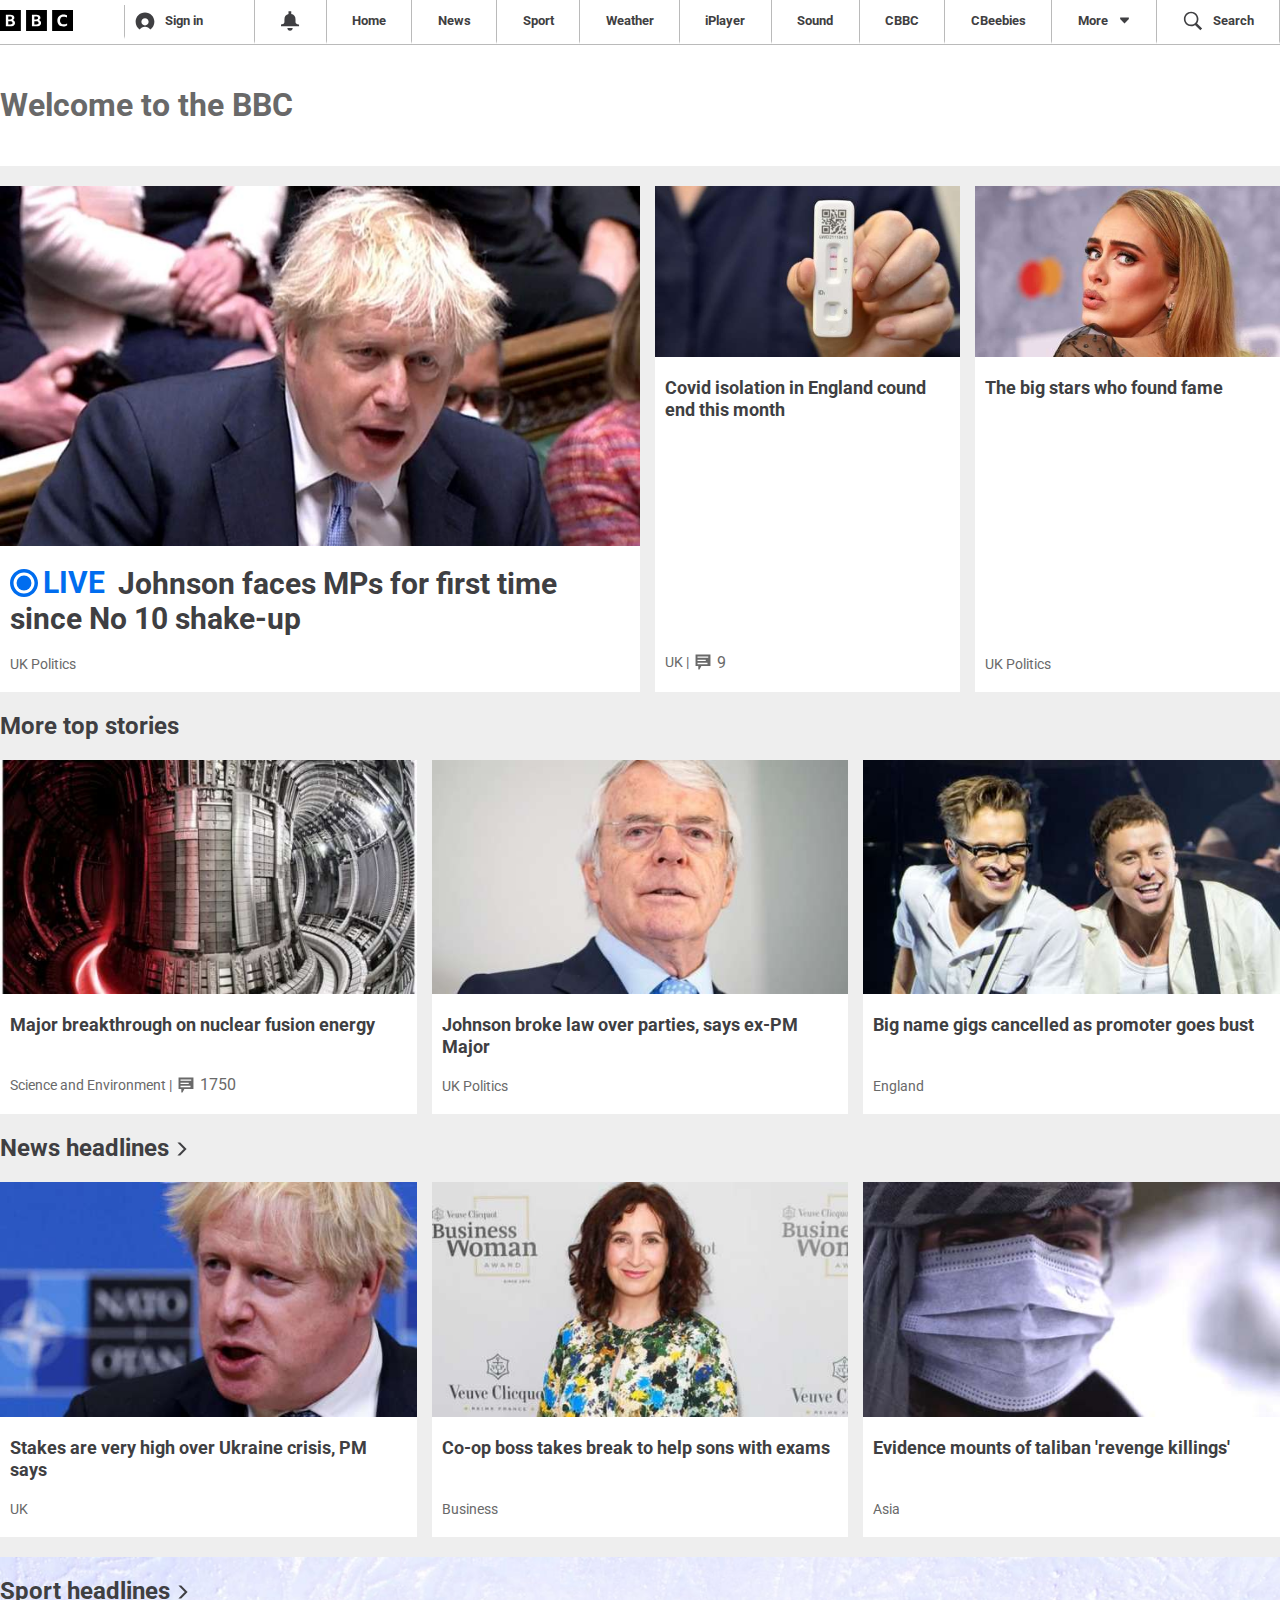
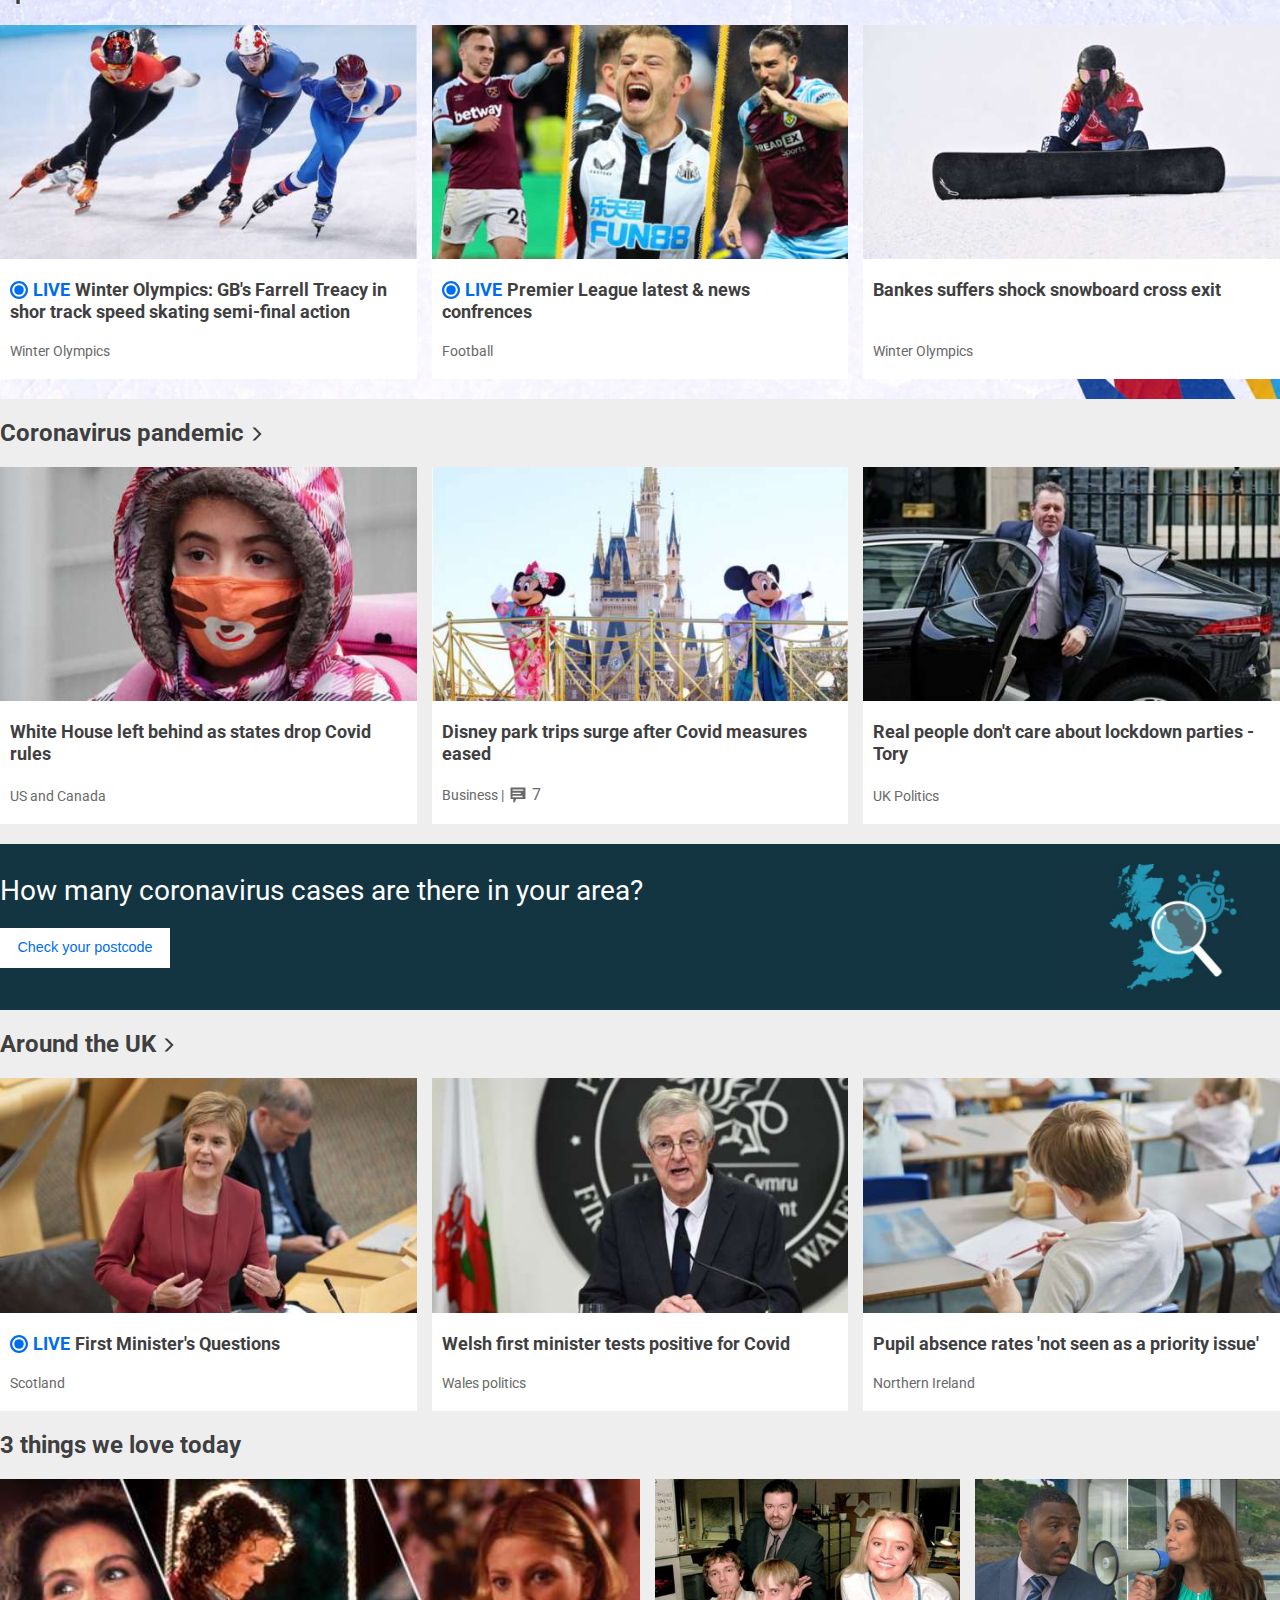
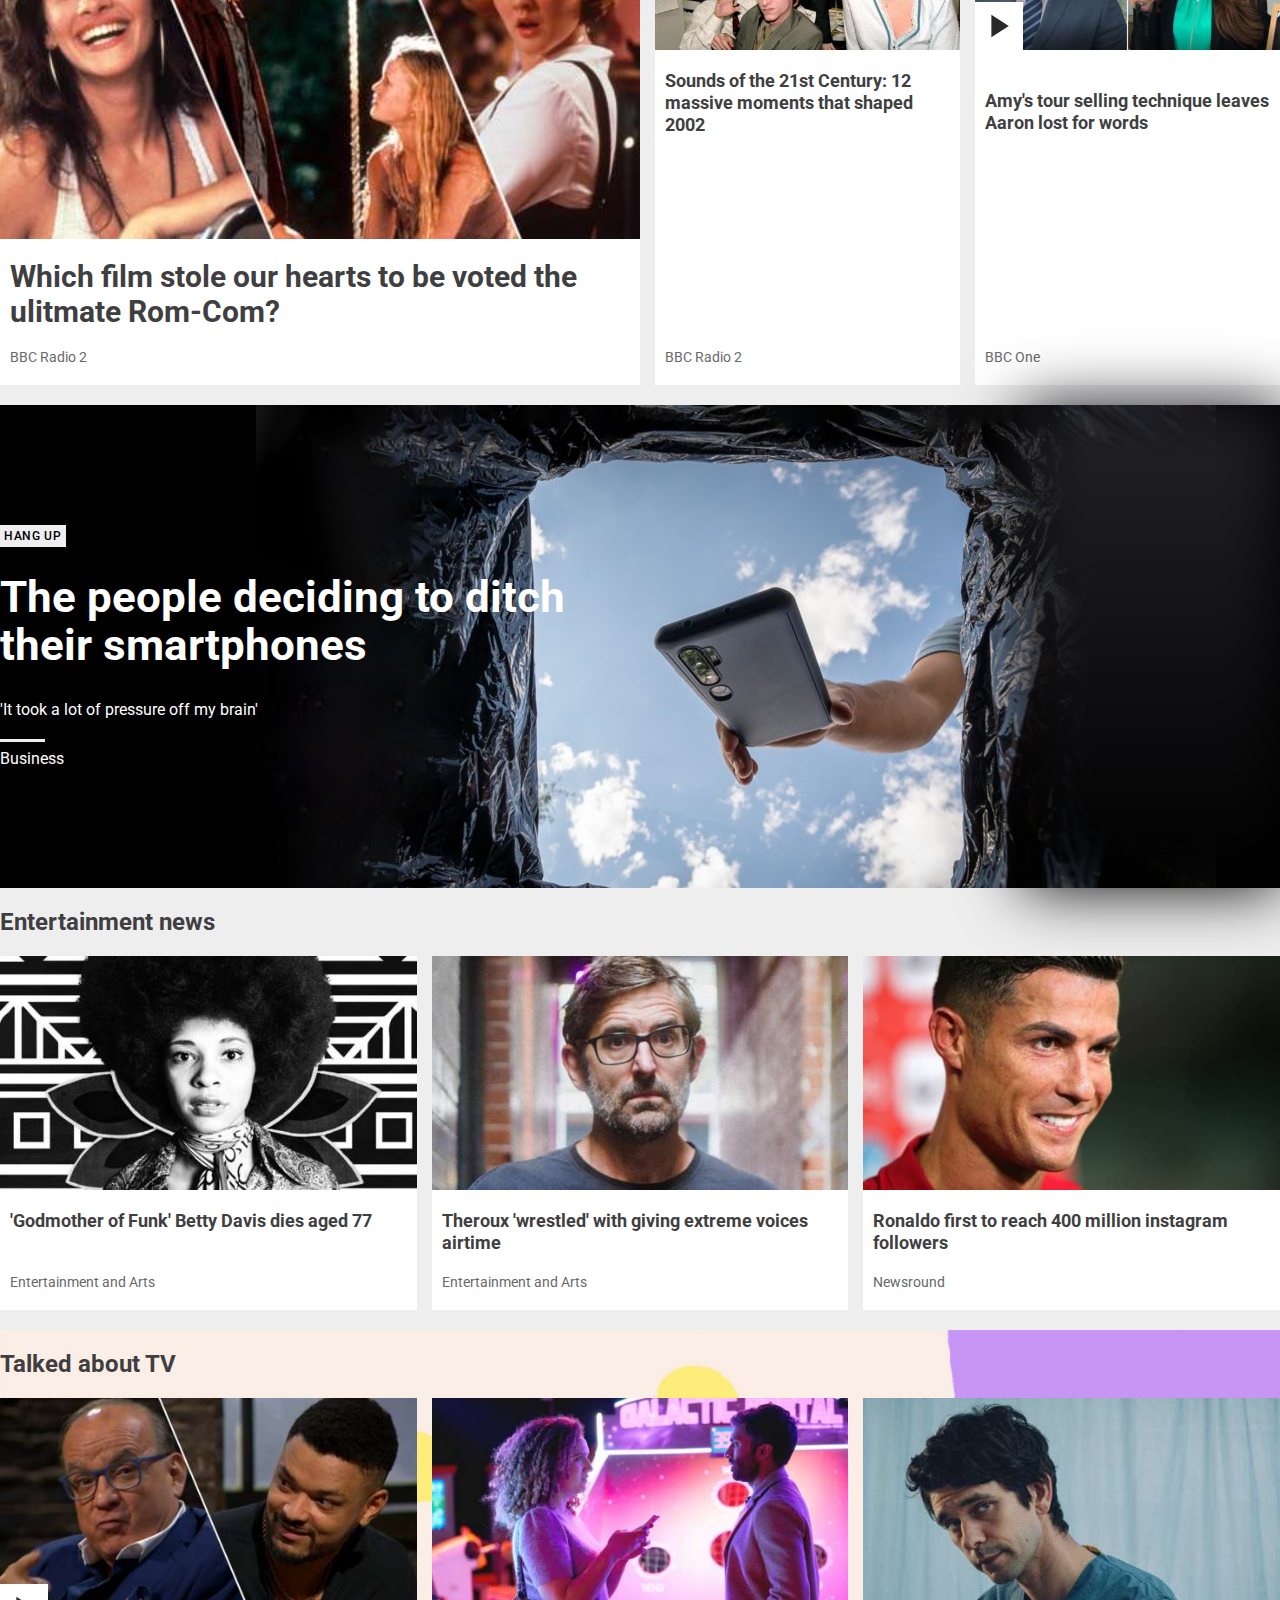
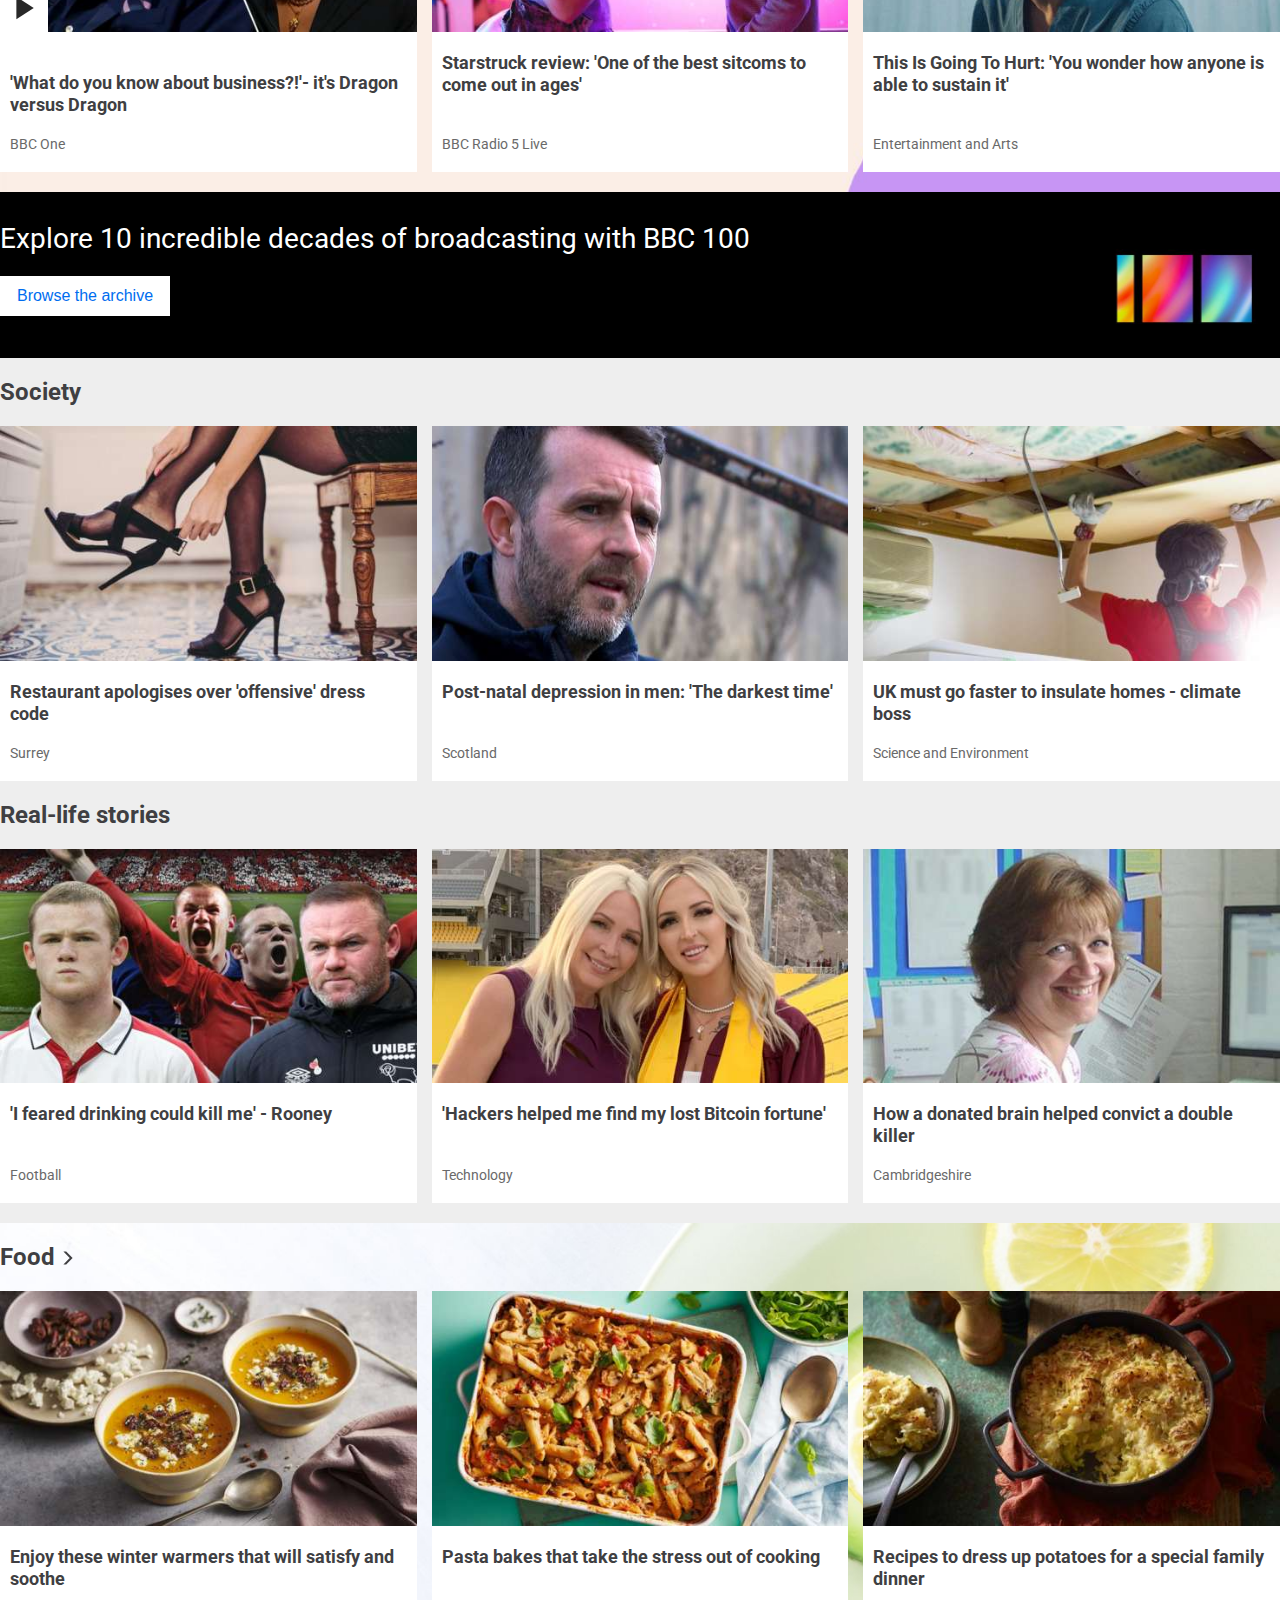
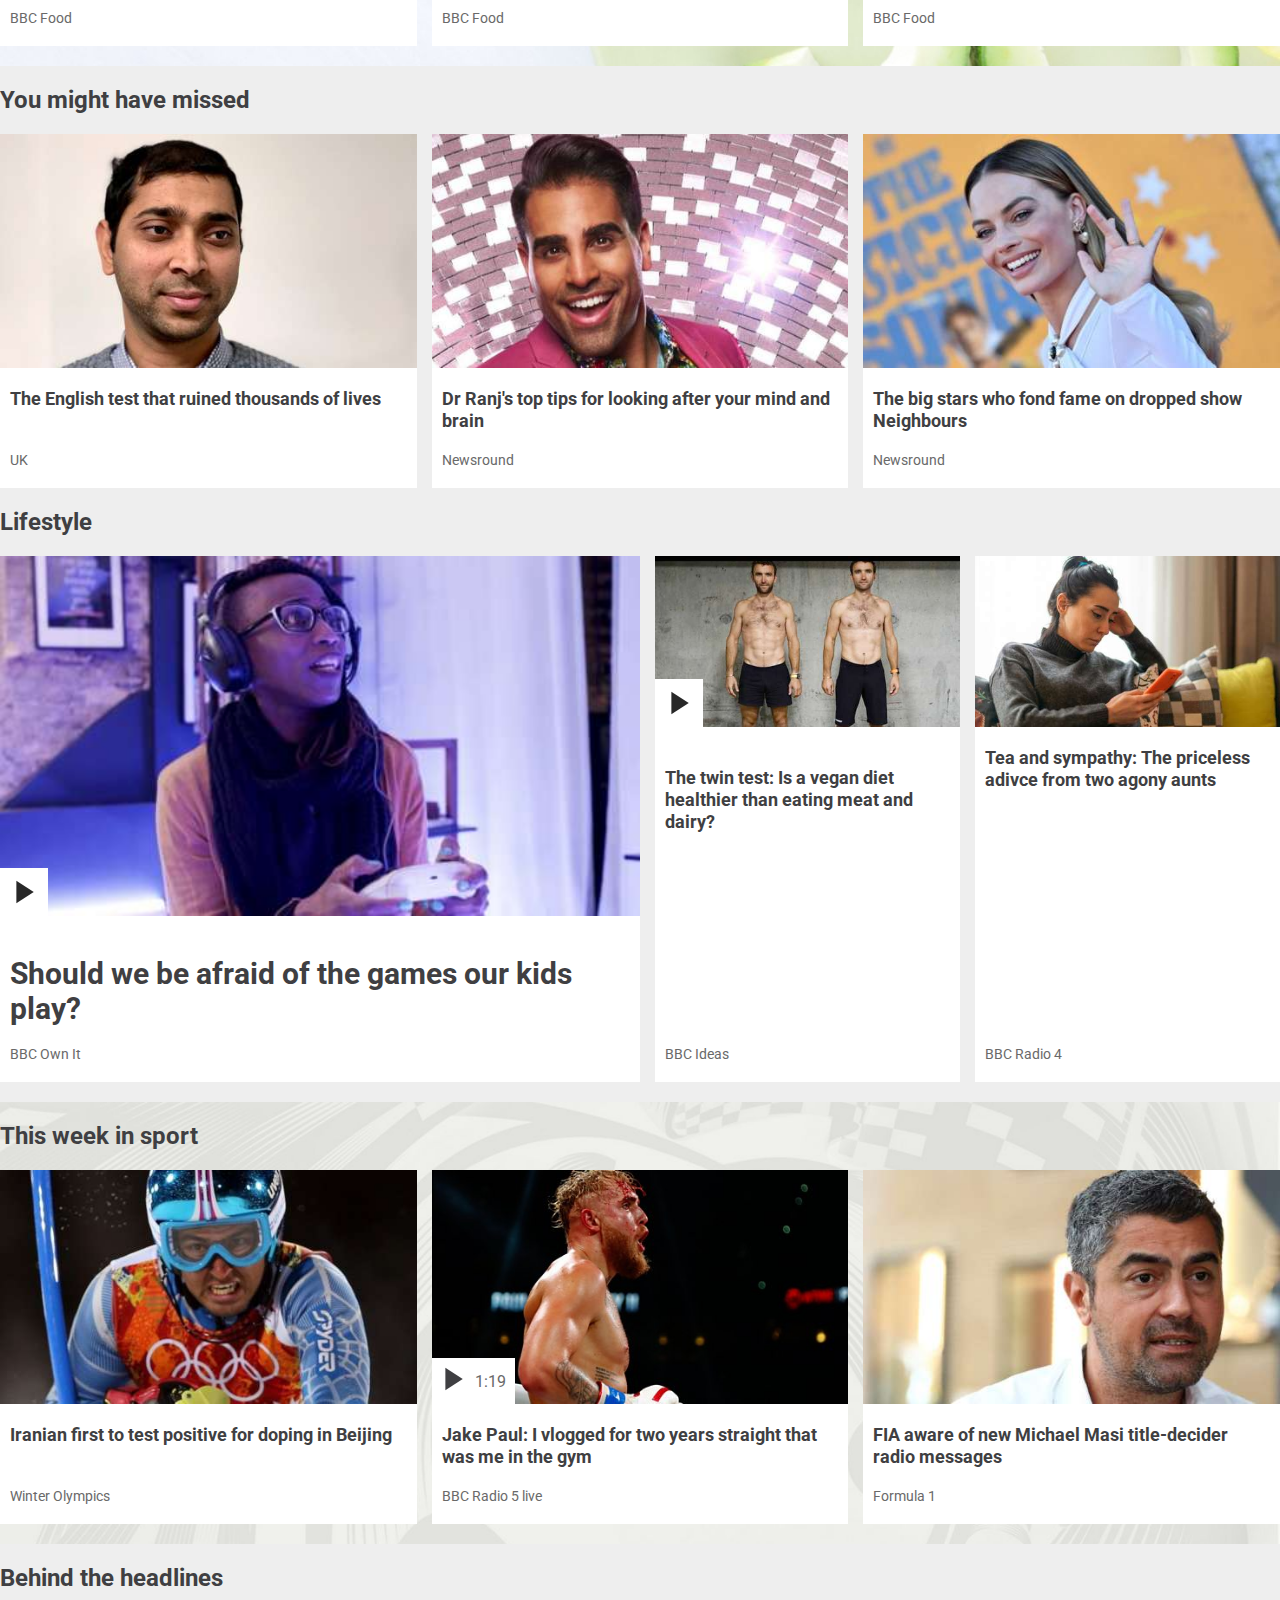
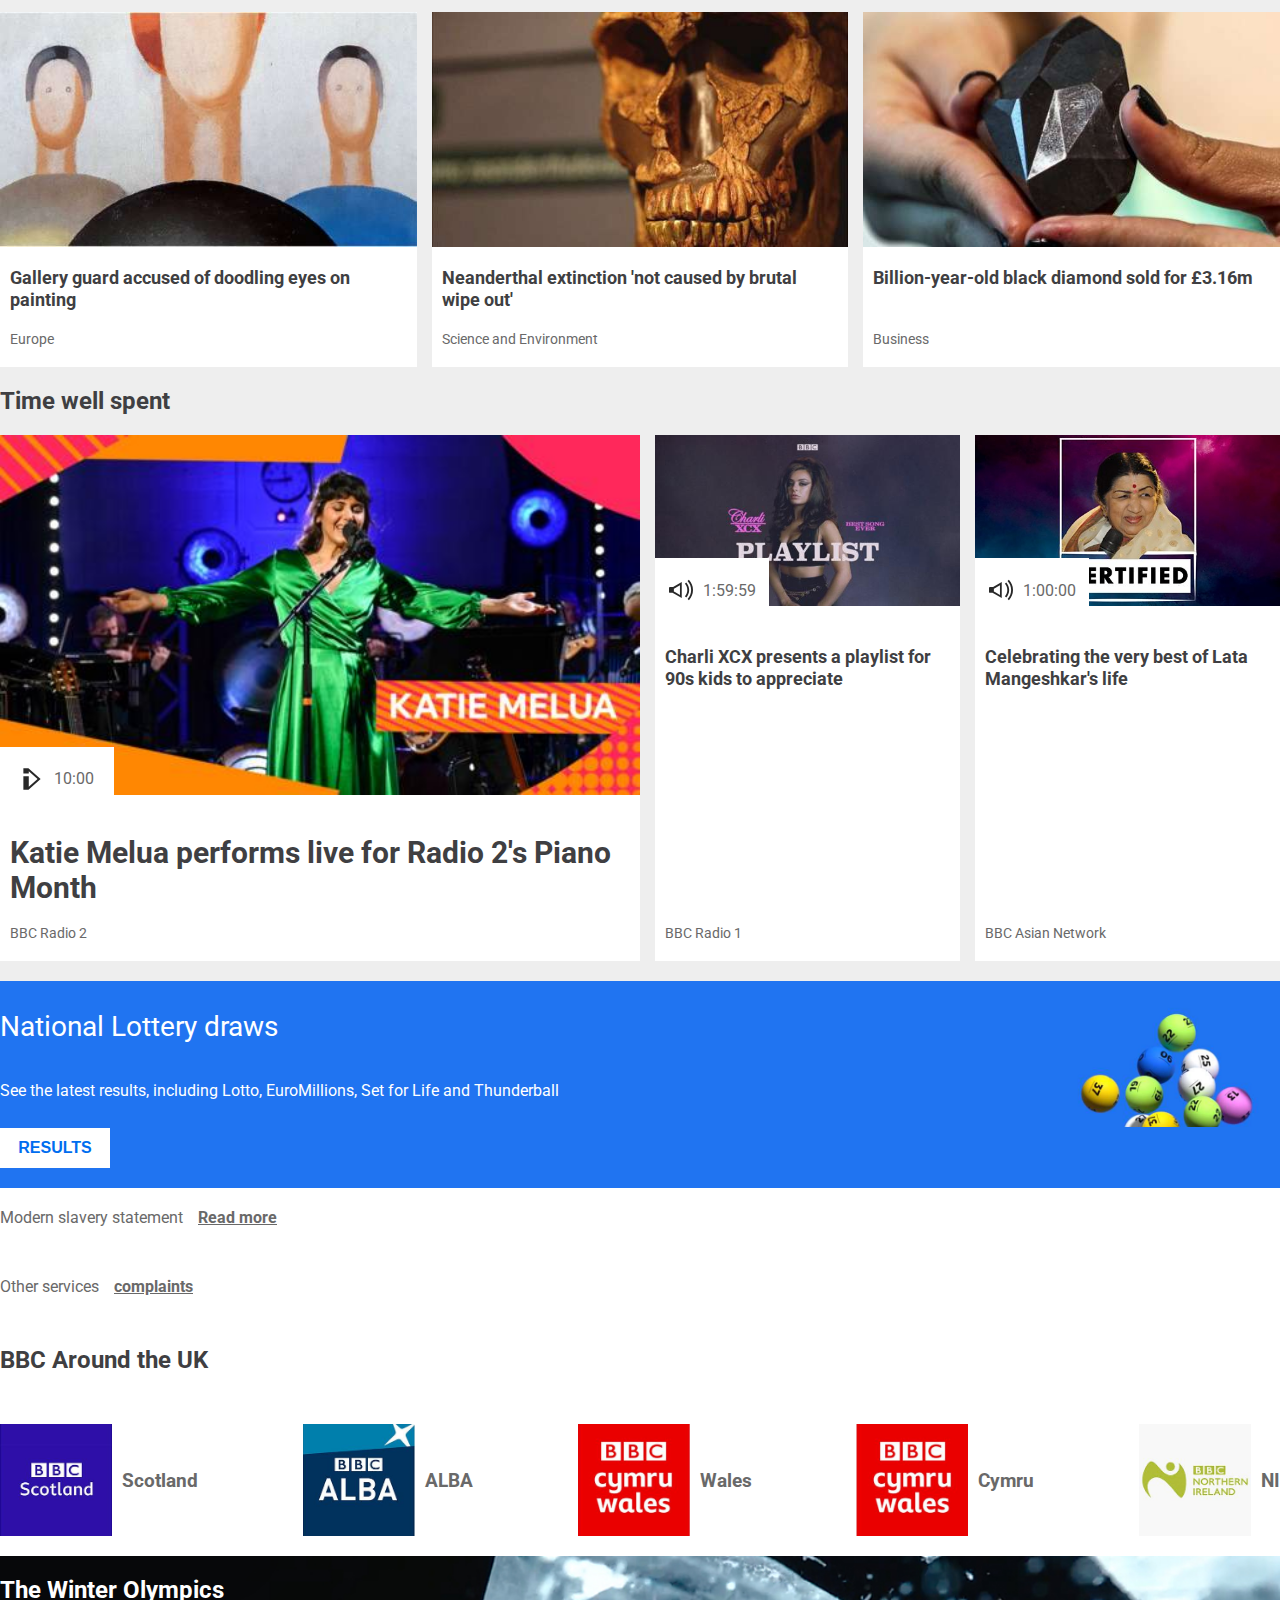
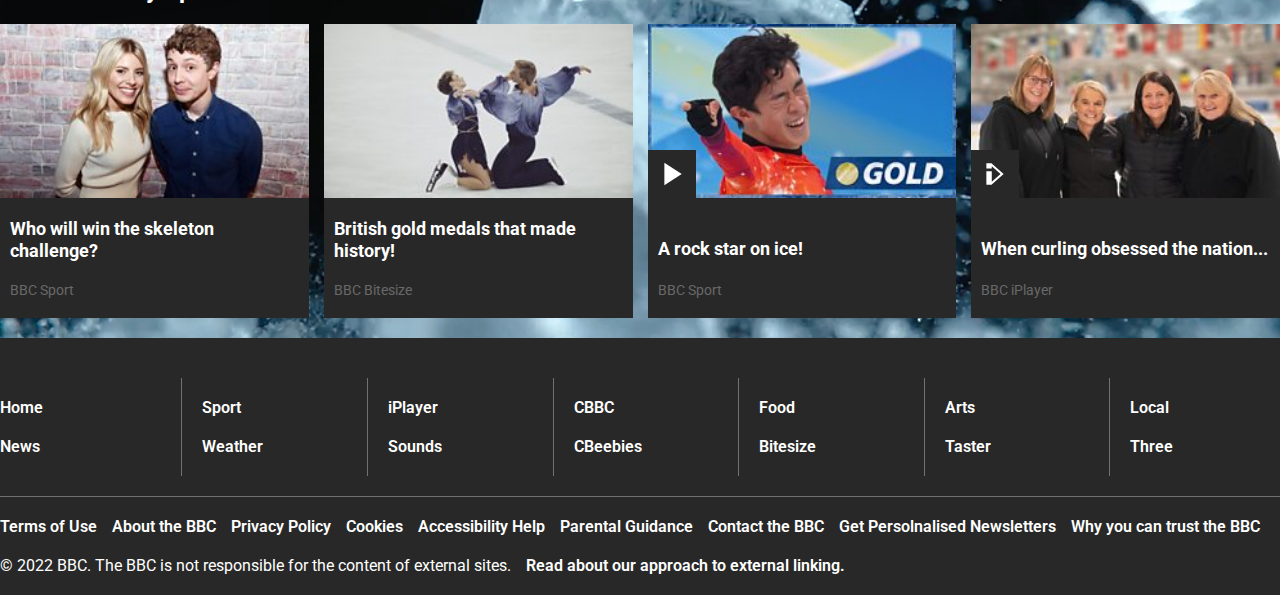
==== commit 8e00d591: "merge commit" ====
--- a/bbc.co.uk/index.html
+++ b/bbc.co.uk/index.html
@@ -222,34 +222,76 @@
 
           <a href="#" class="card">
             <div class="body">
-              <img class="image" src="images/lateral-flow-test.jpg" alt="" />
-              <h3 class="heading md">
-                Covid isolation in England cound end this month
-              </h3>
-            </div>
-            <div class="bottom-text">
-              <span class="category">UK |</span>
-              <svg
-                viewBox="0 0 32 32"
-                width="1em"
-                height="1em"
-                class="ssrcss-xi5oyi-StyledIcon e6m7o991"
-                focusable="false"
-                aria-hidden="true"
-              >
-                <path
-                  d="M1.1 24.2h29.8V1H1.1v23.2zM5 11.3h16.5v2.6H5v-2.6zm20 9H5v-2.6h20v2.6zm1.5-12.8H5V4.9h21.5v2.6zM13 23.6H6.6V31H9l4-7.4z"
-                ></path>
-              </svg>
-              <span class="number">9</span>
-            </div>
-          </a>
-          <a href="#" class="card">
-            <div class="body">
-              <img class="image" src="images/adele.jpg" alt="" />
-              <h3 class="heading md">The big stars who found fame</h3>
-            </div>
-            <span class="category">UK Politics</span>
+              <img class="image" src="images/ex-minister.jpg" alt="" />
+              <h3 class="heading md">
+                Johnson broke law over parties, says ex-PM Major
+              </h3>
+            </div>
+            <div class="bottom-text">
+              <span class="category">UK Politics</span>
+            </div>
+          </a>
+          <a href="#" class="card">
+            <div class="body">
+              <img class="image" src="images/gig.jpg" alt="" />
+              <h3 class="heading md">
+                Big name gigs cancelled as promoter goes bust
+              </h3>
+            </div>
+            <span class="category">England</span>
+          </a>
+        </div>
+
+        <div class="row">
+          <a href="#" class="heading">
+            News headlines
+
+            <svg
+              viewBox="0 0 32 32"
+              width="1em"
+              height="1em"
+              class="ssrcss-xi5oyi-StyledIcon e6m7o991"
+              focusable="false"
+              aria-hidden="true"
+            >
+              <path
+                d="M21.6 14.3L5.5 31h6.4l14.6-15L11.9 1H5.5l16.1 16.7v-3.4z"
+              ></path>
+            </svg>
+          </a>
+        </div>
+        <div class="row">
+          <a href="#" class="card">
+            <div class="body">
+              <img class="image" src="images/boris.jpg" alt="" />
+              <h3 class="heading md">
+                Stakes are very high over Ukraine crisis, PM says
+              </h3>
+            </div>
+            <div class="bottom-text">
+              <span class="category">UK</span>
+            </div>
+          </a>
+
+          <a href="#" class="card">
+            <div class="body">
+              <img class="image" src="images/business-woman.jpg" alt="" />
+              <h3 class="heading md">
+                Co-op boss takes break to help sons with exams
+              </h3>
+            </div>
+            <div class="bottom-text">
+              <span class="category">Business</span>
+            </div>
+          </a>
+          <a href="#" class="card">
+            <div class="body">
+              <img class="image" src="images/taliban.jpg" alt="" />
+              <h3 class="heading md">
+                Evidence mounts of taliban 'revenge killings'
+              </h3>
+            </div>
+            <span class="category">Asia</span>
           </a>
         </div>
       </div>
@@ -349,6 +391,229 @@
       </div>
     </section>
 
+    <section class="coronavirus centered-parent">
+      <div class="centered">
+        <div class="row">
+          <a href="#" class="heading">
+            Coronavirus pandemic
+            <svg
+              viewBox="0 0 32 32"
+              width="1em"
+              height="1em"
+              class="ssrcss-xi5oyi-StyledIcon e6m7o991"
+              focusable="false"
+              aria-hidden="true"
+            >
+              <path
+                d="M21.6 14.3L5.5 31h6.4l14.6-15L11.9 1H5.5l16.1 16.7v-3.4z"
+              ></path>
+            </svg>
+          </a>
+        </div>
+        <div class="row">
+          <a href="#" class="card">
+            <div class="body">
+              <img class="image" src="images/whitehouse-corona.jpg" alt="" />
+              <h3 class="heading md">
+                White House left behind as states drop Covid rules
+              </h3>
+            </div>
+            <div class="bottom-text">
+              <span class="category">US and Canada</span>
+            </div>
+          </a>
+
+          <a href="#" class="card">
+            <div class="body">
+              <img class="image" src="images/disney-park.jpg" alt="" />
+              <h3 class="heading md">
+                Disney park trips surge after Covid measures eased
+              </h3>
+            </div>
+            <div class="bottom-text">
+              <span class="category">Business |</span>
+
+              <svg
+                viewBox="0 0 32 32"
+                width="1em"
+                height="1em"
+                class="ssrcss-xi5oyi-StyledIcon e6m7o991"
+                focusable="false"
+                aria-hidden="true"
+              >
+                <path
+                  d="M1.1 24.2h29.8V1H1.1v23.2zM5 11.3h16.5v2.6H5v-2.6zm20 9H5v-2.6h20v2.6zm1.5-12.8H5V4.9h21.5v2.6zM13 23.6H6.6V31H9l4-7.4z"
+                ></path>
+              </svg>
+              <span class="number">7</span>
+            </div>
+          </a>
+          <a href="#" class="card">
+            <div class="body">
+              <img class="image" src="images/tory-mp.jpg" alt="" />
+              <h3 class="heading md">
+                Real people don't care about lockdown parties - Tory
+              </h3>
+            </div>
+            <span class="category">UK Politics</span>
+          </a>
+        </div>
+      </div>
+    </section>
+
+    <section class="coronavirus-cases centered-parent">
+      <div class="centered">
+        <div class="items">
+          <div class="item">
+            <h1 class="title">
+              How many coronavirus cases are there in your area?
+            </h1>
+            <button class="postcode">
+              <a href="#">Check your postcode</a>
+            </button>
+          </div>
+          <div class="image"></div>
+        </div>
+      </div>
+    </section>
+
+    <section class="uk centered-parent">
+      <div class="centered">
+        <div class="row">
+          <a href="#" class="heading">
+            Around the UK
+            <svg
+              viewBox="0 0 32 32"
+              width="1em"
+              height="1em"
+              class="ssrcss-xi5oyi-StyledIcon e6m7o991"
+              focusable="false"
+              aria-hidden="true"
+            >
+              <path
+                d="M21.6 14.3L5.5 31h6.4l14.6-15L11.9 1H5.5l16.1 16.7v-3.4z"
+              ></path>
+            </svg>
+          </a>
+        </div>
+        <div class="row">
+          <a href="#" class="card">
+            <div class="body">
+              <img class="image" src="images/sturgeon.jpg" alt="" />
+              <h3 class="heading md">
+                <span class="live">
+                  <span class="circle-wrapper">
+                    <svg
+                      fill="currentColor"
+                      focusable="false"
+                      aria-hidden="true"
+                      viewBox="0 0 32 32"
+                    >
+                      <path
+                        d="M16 4c6.6 0 12 5.4 12 12s-5.4 12-12 12S4 22.6 4 16 9.4 4 16 4zm0-4C7.2 0 0 7.2 0 16s7.2 16 16 16 16-7.2 16-16S24.8 0 16 0z"
+                      ></path>
+                      <circle
+                        cx="16"
+                        cy="16"
+                        r="8.5"
+                        class="pulsing-circle"
+                      ></circle>
+                    </svg>
+                  </span>
+                  <span class="text">LIVE</span>
+                </span>
+                First Minister's Questions
+              </h3>
+            </div>
+            <div class="bottom-text">
+              <span class="category">Scotland</span>
+            </div>
+          </a>
+
+          <a href="#" class="card">
+            <div class="body">
+              <img class="image" src="images/old-man.jpg" alt="" />
+              <h3 class="heading md">
+                Welsh first minister tests positive for Covid
+              </h3>
+            </div>
+            <div class="bottom-text">
+              <span class="category">Wales politics</span>
+            </div>
+          </a>
+          <a href="#" class="card">
+            <div class="body">
+              <img class="image" src="images/pupil.jpg" alt="" />
+              <h3 class="heading md">
+                Pupil absence rates 'not seen as a priority issue'
+              </h3>
+            </div>
+            <span class="category">Northern Ireland</span>
+          </a>
+        </div>
+
+        <!--<div class="heading centered-parent">-->
+        <!--<div class="centered">-->
+        <!--<div class="title">-->
+        <!--<h1>Welcome to the BBC</h1>-->
+        <!--</div>-->
+        <!--</div>-->
+        <!--</div>-->
+
+        <div class="row">
+          <a href="#" class="heading">3 things we love today</a>
+        </div>
+
+        <div class="row">
+          <a href="#" class="card main">
+            <div class="body">
+              <img class="image" src="images/films.jpg" alt="" />
+              <h3 class="heading">
+                Which film stole our hearts to be voted the ulitmate Rom-Com?
+              </h3>
+            </div>
+            <span class="category">BBC Radio 2</span>
+          </a>
+
+          <a href="#" class="card">
+            <div class="body">
+              <img class="image" src="images/sounds.jpg" alt="" />
+              <h3 class="heading md">
+                Sounds of the 21st Century: 12 massive moments that shaped 2002
+              </h3>
+            </div>
+            <div class="bottom-text">
+              <span class="category">BBC Radio 2</span>
+            </div>
+          </a>
+          <a href="#" class="card">
+            <div class="body">
+              <img class="image" src="images/tour-selling.jpg" alt="" />
+
+              <div class="play-square">
+                <div class="square">
+                  <svg
+                    viewBox="0 0 32 32"
+                    width="1em"
+                    height="1em"
+                    class="ssrcss-xi5oyi-StyledIcon e6m7o991"
+                    focusable="false"
+                    aria-hidden="true"
+                  >
+                    <path d="M29 16L5.8 1v30L29 16z"></path>
+                  </svg>
+                </div>
+              </div>
+              <h3 class="heading md">
+                Amy's tour selling technique leaves Aaron lost for words
+              </h3>
+            </div>
+            <span class="category">BBC One</span>
+          </a>
+        </div>
+      </div>
+    </section>
+
     <section class="centered-parent hang-up">
       <div class="centered">
         <a class="hang-up" href="#">
@@ -364,6 +629,367 @@
             <span class="text">Business</span>
           </span>
         </a>
+      </div>
+    </section>
+
+    <section class="entertainment-news centered-parent">
+      <div class="centered">
+        <div class="row">
+          <a href="#" class="heading">Entertainment news</a>
+        </div>
+        <div class="row">
+          <a href="#" class="card">
+            <div class="body">
+              <img class="image" src="images/betty-davis.jpg" alt="" />
+              <h3 class="heading md">
+                'Godmother of Funk' Betty Davis dies aged 77
+              </h3>
+            </div>
+            <div class="bottom-text">
+              <span class="category">Entertainment and Arts</span>
+            </div>
+          </a>
+
+          <a href="#" class="card">
+            <div class="body">
+              <img class="image" src="images/thereoux.jpg" alt="" />
+              <h3 class="heading md">
+                Theroux 'wrestled' with giving extreme voices airtime
+              </h3>
+            </div>
+            <div class="bottom-text">
+              <span class="category">Entertainment and Arts</span>
+            </div>
+          </a>
+          <a href="#" class="card">
+            <div class="body">
+              <img class="image" src="images/ronaldo.jpg" alt="" />
+              <h3 class="heading md">
+                Ronaldo first to reach 400 million instagram followers
+              </h3>
+            </div>
+            <span class="category">Newsround</span>
+          </a>
+        </div>
+      </div>
+    </section>
+
+    <section class="tv centered-parent">
+      <div class="centered">
+        <div class="row">
+          <a href="#" class="heading">Talked about TV</a>
+        </div>
+        <div class="row">
+          <a href="#" class="card">
+            <div class="body">
+              <img class="image" src="images/dragon.jpg" alt="" />
+
+              <div class="play-square">
+                <div class="square">
+                  <svg
+                    viewBox="0 0 32 32"
+                    width="1em"
+                    height="1em"
+                    class="ssrcss-xi5oyi-StyledIcon e6m7o991"
+                    focusable="false"
+                    aria-hidden="true"
+                  >
+                    <path d="M29 16L5.8 1v30L29 16z"></path>
+                  </svg>
+                </div>
+              </div>
+              <h3 class="heading md">
+                'What do you know about business?!'- it's Dragon versus Dragon
+              </h3>
+            </div>
+            <div class="bottom-text">
+              <span class="category">BBC One</span>
+            </div>
+          </a>
+
+          <a href="#" class="card">
+            <div class="body">
+              <img class="image" src="images/starstruck.jpg" alt="" />
+              <h3 class="heading md">
+                Starstruck review: 'One of the best sitcoms to come out in ages'
+              </h3>
+            </div>
+            <div class="bottom-text">
+              <span class="category">BBC Radio 5 Live</span>
+            </div>
+          </a>
+          <a href="#" class="card">
+            <div class="body">
+              <img class="image" src="images/hurt.jpg" alt="" />
+              <h3 class="heading md">
+                This Is Going To Hurt: 'You wonder how anyone is able to sustain
+                it'
+              </h3>
+            </div>
+            <span class="category">Entertainment and Arts</span>
+          </a>
+        </div>
+      </div>
+    </section>
+
+    <section class="bbc-100 centered-parent">
+      <div class="centered">
+        <div class="items">
+          <div class="item">
+            <h1 class="title">
+              Explore 10 incredible decades of broadcasting with BBC 100
+            </h1>
+            <button class="archive">
+              <a href="#">Browse the archive</a>
+            </button>
+          </div>
+          <div class="image"></div>
+        </div>
+      </div>
+    </section>
+
+    <section class="society centered-parent">
+      <div class="centered">
+        <div class="row">
+          <a href="#" class="heading">Society</a>
+        </div>
+        <div class="row">
+          <a href="#" class="card">
+            <div class="body">
+              <img class="image" src="images/dress-code.jpg" alt="" />
+              <h3 class="heading md">
+                Restaurant apologises over 'offensive' dress code
+              </h3>
+            </div>
+            <div class="bottom-text">
+              <span class="category">Surrey</span>
+            </div>
+          </a>
+
+          <a href="#" class="card">
+            <div class="body">
+              <img class="image" src="images/depression.jpg" alt="" />
+              <h3 class="heading md">
+                Post-natal depression in men: 'The darkest time'
+              </h3>
+            </div>
+            <div class="bottom-text">
+              <span class="category">Scotland</span>
+            </div>
+          </a>
+          <a href="#" class="card">
+            <div class="body">
+              <img class="image" src="images/insulated-homes.jpg" alt="" />
+              <h3 class="heading md">
+                UK must go faster to insulate homes - climate boss
+              </h3>
+            </div>
+            <span class="category">Science and Environment</span>
+          </a>
+        </div>
+
+        <div class="row">
+          <a href="#" class="heading">Real-life stories</a>
+        </div>
+        <div class="row">
+          <a href="#" class="card">
+            <div class="body">
+              <img class="image" src="images/drinking-fear.jpg" alt="" />
+              <h3 class="heading md">
+                'I feared drinking could kill me' - Rooney
+              </h3>
+            </div>
+            <div class="bottom-text">
+              <span class="category">Football</span>
+            </div>
+          </a>
+
+          <a href="#" class="card">
+            <div class="body">
+              <img class="image" src="images/hackers.jpg" alt="" />
+              <h3 class="heading md">
+                'Hackers helped me find my lost Bitcoin fortune'
+              </h3>
+            </div>
+            <div class="bottom-text">
+              <span class="category">Technology</span>
+            </div>
+          </a>
+          <a href="#" class="card">
+            <div class="body">
+              <img class="image" src="images/donated-brain.jpg" alt="" />
+              <h3 class="heading md">
+                How a donated brain helped convict a double killer
+              </h3>
+            </div>
+            <span class="category">Cambridgeshire</span>
+          </a>
+        </div>
+      </div>
+    </section>
+
+    <section class="food centered-parent">
+      <div class="centered">
+        <div class="row">
+          <a href="#" class="heading">
+            Food
+            <svg
+              viewBox="0 0 32 32"
+              width="1em"
+              height="1em"
+              class="ssrcss-xi5oyi-StyledIcon e6m7o991"
+              focusable="false"
+              aria-hidden="true"
+            >
+              <path
+                d="M21.6 14.3L5.5 31h6.4l14.6-15L11.9 1H5.5l16.1 16.7v-3.4z"
+              ></path>
+            </svg>
+          </a>
+        </div>
+        <div class="row">
+          <a href="#" class="card">
+            <div class="body">
+              <img class="image" src="images/soup.jpg" alt="" />
+              <h3 class="heading md">
+                Enjoy these winter warmers that will satisfy and soothe
+              </h3>
+            </div>
+            <div class="bottom-text">
+              <span class="category">BBC Food</span>
+            </div>
+          </a>
+
+          <a href="#" class="card">
+            <div class="body">
+              <img class="image" src="images/baked-pasta.jpg" alt="" />
+              <h3 class="heading md">
+                Pasta bakes that take the stress out of cooking
+              </h3>
+            </div>
+            <div class="bottom-text">
+              <span class="category">BBC Food</span>
+            </div>
+          </a>
+          <a href="#" class="card">
+            <div class="body">
+              <img class="image" src="images/mashed-potatoes.jpg" alt="" />
+              <h3 class="heading md">
+                Recipes to dress up potatoes for a special family dinner
+              </h3>
+            </div>
+            <span class="category">BBC Food</span>
+          </a>
+        </div>
+      </div>
+    </section>
+
+    <section class="missed centered-parent">
+      <div class="centered">
+        <div class="row">
+          <a href="#" class="heading"> You might have missed </a>
+        </div>
+        <div class="row">
+          <a href="#" class="card">
+            <div class="body">
+              <img class="image" src="images/english-test.jpg" alt="" />
+              <h3 class="heading md">
+                The English test that ruined thousands of lives
+              </h3>
+            </div>
+            <div class="bottom-text">
+              <span class="category">UK</span>
+            </div>
+          </a>
+
+          <a href="#" class="card">
+            <div class="body">
+              <img class="image" src="images/dr-ranj.jpg" alt="" />
+              <h3 class="heading md">
+                Dr Ranj's top tips for looking after your mind and brain
+              </h3>
+            </div>
+            <div class="bottom-text">
+              <span class="category">Newsround</span>
+            </div>
+          </a>
+          <a href="#" class="card">
+            <div class="body">
+              <img class="image" src="images/big-stars.jpg" alt="" />
+              <h3 class="heading md">
+                The big stars who fond fame on dropped show Neighbours
+              </h3>
+            </div>
+            <span class="category">Newsround</span>
+          </a>
+        </div>
+
+        <div class="row">
+          <a href="#" class="heading">Lifestyle</a>
+        </div>
+        <div class="row">
+          <a href="#" class="card main">
+            <div class="body">
+              <img class="image" src="images/gaming.jpg" alt="" />
+
+              <div class="play-square">
+                <div class="square">
+                  <svg
+                    viewBox="0 0 32 32"
+                    width="1em"
+                    height="1em"
+                    class="ssrcss-xi5oyi-StyledIcon e6m7o991"
+                    focusable="false"
+                    aria-hidden="true"
+                  >
+                    <path d="M29 16L5.8 1v30L29 16z"></path>
+                  </svg>
+                </div>
+              </div>
+              <h3 class="heading">
+                Should we be afraid of the games our kids play?
+              </h3>
+            </div>
+            <span class="category">BBC Own It</span>
+          </a>
+
+          <a href="#" class="card">
+            <div class="body">
+              <img class="image" src="images/vegan-diet.jpg" alt="" />
+
+              <div class="play-square">
+                <div class="square">
+                  <svg
+                    viewBox="0 0 32 32"
+                    width="1em"
+                    height="1em"
+                    class="ssrcss-xi5oyi-StyledIcon e6m7o991"
+                    focusable="false"
+                    aria-hidden="true"
+                  >
+                    <path d="M29 16L5.8 1v30L29 16z"></path>
+                  </svg>
+                </div>
+              </div>
+              <h3 class="heading md">
+                The twin test: Is a vegan diet healthier than eating meat and
+                dairy?
+              </h3>
+            </div>
+            <div class="bottom-text">
+              <span class="category">BBC Ideas</span>
+            </div>
+          </a>
+          <a href="#" class="card">
+            <div class="body">
+              <img class="image" src="images/sympathy.jpg" alt="" />
+              <h3 class="heading md">
+                Tea and sympathy: The priceless adivce from two agony aunts
+              </h3>
+            </div>
+            <span class="category">BBC Radio 4</span>
+          </a>
+        </div>
       </div>
     </section>
 
@@ -420,6 +1046,156 @@
       </div>
     </section>
 
+    <section class="behind-headlines centered-parent">
+      <div class="centered">
+        <div class="row">
+          <a href="#" class="heading"> Behind the headlines </a>
+        </div>
+        <div class="row">
+          <a href="#" class="card">
+            <div class="body">
+              <img class="image" src="images/gallery.jpg" alt="" />
+              <h3 class="heading md">
+                Gallery guard accused of doodling eyes on painting
+              </h3>
+            </div>
+            <div class="bottom-text">
+              <span class="category">Europe</span>
+            </div>
+          </a>
+
+          <a href="#" class="card">
+            <div class="body">
+              <img class="image" src="images/skeleton.jpg" alt="" />
+              <h3 class="heading md">
+                Neanderthal extinction 'not caused by brutal wipe out'
+              </h3>
+            </div>
+            <div class="bottom-text">
+              <span class="category">Science and Environment</span>
+            </div>
+          </a>
+          <a href="#" class="card">
+            <div class="body">
+              <img class="image" src="images/black-diamond.jpg" alt="" />
+              <h3 class="heading md">
+                Billion-year-old black diamond sold for £3.16m
+              </h3>
+            </div>
+            <span class="category">Business</span>
+          </a>
+        </div>
+
+        <div class="row">
+          <a href="#" class="heading">Time well spent</a>
+        </div>
+        <div class="row">
+          <a href="#" class="card main">
+            <div class="body">
+              <img class="image" src="images/katie-melua.jpg" alt="" />
+
+              <div class="play-square">
+                <div class="square">
+                  <svg
+                    viewBox="0 0 32 32"
+                    width="1em"
+                    height="1em"
+                    class="play"
+                    focusable="false"
+                    aria-hidden="true"
+                  >
+                    <path
+                      d="M11.2 1.6H4.5v7.2h7.2v-3L23.4 16 11.7 26.2V12.4H4.5v18h6.8L27.5 16 11.2 1.6z"
+                    ></path>
+                  </svg>
+                  10:00
+                </div>
+              </div>
+              <h3 class="heading">
+                Katie Melua performs live for Radio 2's Piano Month
+              </h3>
+            </div>
+            <span class="category">BBC Radio 2</span>
+          </a>
+
+          <a href="#" class="card">
+            <div class="body">
+              <img class="image" src="images/charli.jpg" alt="" />
+
+              <div class="play-square">
+                <div class="square">
+                  <svg
+                    viewBox="0 0 32 32"
+                    width="1em"
+                    height="1em"
+                    class="radio"
+                    focusable="false"
+                    aria-hidden="true"
+                  >
+                    <path
+                      d="M26.9 16c0-3.9-1.5-7.4-3.9-10.1l-1.8 1.8c2 2.2 3.2 5.1 3.2 8.3s-1.2 6.1-3.2 8.3l1.8 1.8c2.4-2.7 3.9-6.2 3.9-10.1zm2.6 0c0 4.6-1.8 8.8-4.7 11.9l1.8 1.8C29.9 26.1 32 21.3 32 16S29.9 5.9 26.5 2.3l-1.8 1.8c3 3.1 4.8 7.3 4.8 11.9zm-23 3.9V12H1.2c-.7 0-1.2.5-1.2 1.2v5.4c0 .7.5 1.2 1.2 1.2h5.3zM.3 15.1l2.4 1.4 11.9-7v13L3.5 16.1l-2.4 1.4L17 26.7V5.3L.3 15.1z"
+                    ></path>
+                  </svg>
+                  1:59:59
+                </div>
+              </div>
+              <h3 class="heading md">
+                Charli XCX presents a playlist for 90s kids to appreciate
+              </h3>
+            </div>
+            <div class="bottom-text">
+              <span class="category">BBC Radio 1</span>
+            </div>
+          </a>
+          <a href="#" class="card">
+            <div class="body">
+              <img class="image" src="images/Lata.jpg" alt="" />
+
+              <div class="play-square">
+                <div class="square">
+                  <svg
+                    viewBox="0 0 32 32"
+                    width="1em"
+                    height="1em"
+                    class="radio"
+                    focusable="false"
+                    aria-hidden="true"
+                  >
+                    <path
+                      d="M26.9 16c0-3.9-1.5-7.4-3.9-10.1l-1.8 1.8c2 2.2 3.2 5.1 3.2 8.3s-1.2 6.1-3.2 8.3l1.8 1.8c2.4-2.7 3.9-6.2 3.9-10.1zm2.6 0c0 4.6-1.8 8.8-4.7 11.9l1.8 1.8C29.9 26.1 32 21.3 32 16S29.9 5.9 26.5 2.3l-1.8 1.8c3 3.1 4.8 7.3 4.8 11.9zm-23 3.9V12H1.2c-.7 0-1.2.5-1.2 1.2v5.4c0 .7.5 1.2 1.2 1.2h5.3zM.3 15.1l2.4 1.4 11.9-7v13L3.5 16.1l-2.4 1.4L17 26.7V5.3L.3 15.1z"
+                    ></path>
+                  </svg>
+                  1:00:00
+                </div>
+              </div>
+              <h3 class="heading md">
+                Celebrating the very best of Lata Mangeshkar's life
+              </h3>
+            </div>
+            <span class="category">BBC Asian Network</span>
+          </a>
+        </div>
+      </div>
+    </section>
+
+    <section class="lottery centered-parent">
+      <div class="centered">
+        <div class="items">
+          <div class="item">
+            <h1 class="title">National Lottery draws</h1>
+            <p class="paragraph">
+              See the latest results, including Lotto, EuroMillions, Set for
+              Life and Thunderball
+            </p>
+            <button class="results">
+              <a href="#">RESULTS</a>
+            </button>
+          </div>
+          <div class="image"></div>
+        </div>
+      </div>
+    </section>
+
     <section class="slavery centered-parent">
       <div class="centered">
         <div class="row">
@@ -456,6 +1232,81 @@
             <img class="icon" src="images/ni.jpg" alt="" />
             <span class="text">NI</span>
           </div>
+        </div>
+      </div>
+    </section>
+
+    <section class="winter-olympics centered-parent">
+      <div class="centered">
+        <div class="row">
+          <a href="#" class="heading">The Winter Olympics</a>
+        </div>
+        <div class="row">
+          <a href="#" class="card">
+            <div class="body">
+              <img class="image" src="images/people.jpg" alt="" />
+              <h3 class="heading md">Who will win the skeleton challenge?</h3>
+            </div>
+            <div class="bottom-text">
+              <span class="category">BBC Sport</span>
+            </div>
+          </a>
+
+          <a href="#" class="card">
+            <div class="body">
+              <img class="image" src="images/gold-medal.jpg" alt="" />
+              <h3 class="heading md">British gold medals that made history!</h3>
+            </div>
+            <div class="bottom-text">
+              <span class="category">BBC Bitesize</span>
+            </div>
+          </a>
+          <a href="#" class="card">
+            <div class="body">
+              <img class="image" src="images/ice-rock-star.jpg" alt="" />
+              <div class="play-square">
+                <div class="square">
+                  <svg
+                    viewBox="0 0 32 32"
+                    width="1em"
+                    height="1em"
+                    class="ssrcss-xi5oyi-StyledIcon e6m7o991"
+                    focusable="false"
+                    aria-hidden="true"
+                  >
+                    <path d="M29 16L5.8 1v30L29 16z"></path>
+                  </svg>
+                </div>
+              </div>
+              <h3 class="heading md">A rock star on ice!</h3>
+            </div>
+            <span class="category">BBC Sport</span>
+          </a>
+
+          <a href="#" class="card">
+            <div class="body">
+              <img class="image" src="images/nation.jpg" alt="" />
+
+              <div class="play-square">
+                <div class="square">
+                  <svg
+                    viewBox="0 0 32 32"
+                    width="1em"
+                    height="1em"
+                    class="ssrcss-xi5oyi-StyledIcon e6m7o991"
+                    focusable="false"
+                    aria-hidden="true"
+                  >
+                    <path
+                      d="M11.2 1.6H4.5v7.2h7.2v-3L23.4 16 11.7 26.2V12.4H4.5v18h6.8L27.5 16 11.2 1.6z"
+                    ></path>
+                  </svg>
+                </div>
+              </div>
+              <h3 class="heading md">When curling obsessed the nation...</h3>
+            </div>
+            <span class="category">BBC iPlayer</span>
+          </a>
         </div>
       </div>
     </section>
--- a/bbc.co.uk/style.css
+++ b/bbc.co.uk/style.css
@@ -244,6 +244,9 @@
   --card-hover-text-decoration: underline;
 }
 
+.card .heading {
+  color: #3f3f42;
+}
 .heading.md {
   font-size: 18px;
   line-height: 22px;
@@ -288,6 +291,323 @@
   background-repeat: no-repeat;
 }
 
+section.coronavirus-cases {
+  background-image: url("images/dark-blue-background.jpg");
+  background-size: cover;
+  background-repeat: no-repeat;
+}
+
+.coronavirus-cases .items {
+  display: flex;
+  justify-content: space-between;
+}
+
+.coronavirus-cases .item {
+  display: flex;
+  flex-direction: column;
+  align-items: flex-start;
+  gap: 10px;
+}
+
+.coronavirus-cases .item .title {
+  line-height: 16px;
+  color: #fff;
+  font-weight: 400;
+  font-size: 28px;
+}
+
+.coronavirus-cases .item .postcode {
+  border: none;
+  outline: none;
+  width: 170px;
+  height: 40px;
+  color: #006def;
+  font-size: 0.9rem;
+  line-height: 1.375;
+  background-color: #ffffff;
+  padding: 0 10px;
+}
+
+.coronavirus-cases .item .postcode:hover {
+  text-decoration: underline;
+}
+
+.coronavirus-cases .image {
+  background-image: url("images/coronavirus-background.jpg");
+  width: 411px;
+  height: 126px;
+  background-position: right bottom;
+  background-size: contain;
+  background-repeat: no-repeat;
+}
+
+section.tv {
+  background-image: url("images/pink-colourful-background.jpg");
+  background-size: cover;
+  background-repeat: no-repeat;
+}
+
+section.bbc-100 {
+  background-image: url("images/black-background.jpg");
+}
+
+.bbc-100 .image {
+  background-image: url("images/rainbow-window.jpg");
+  width: 411px;
+  height: 126px;
+  background-position: right bottom;
+  background-size: contain;
+  background-repeat: no-repeat;
+}
+
+.bbc-100 .items {
+  display: flex;
+  justify-content: space-between;
+}
+
+.bbc-100 .item {
+  display: flex;
+  flex-direction: column;
+  align-items: flex-start;
+  gap: 10px;
+}
+
+.bbc-100 .item .title {
+  line-height: 16px;
+  color: #fff;
+  font-weight: 400;
+  font-size: 28px;
+}
+
+.bbc-100 .item .archive {
+  font-weight: 400;
+  border: none;
+  outline: none;
+  width: 170px;
+  height: 40px;
+  color: #006def;
+  font-size: 1rem;
+  line-height: 1.375;
+  background-color: #ffffff;
+  padding: 0 10px;
+}
+
+.bbc-100 .item .archive:hover {
+  text-decoration: underline;
+}
+
+.uk .card .play-square {
+  position: relative;
+  display: flex;
+  align-items: center;
+}
+
+.uk .card .square {
+  display: flex;
+  justify-content: center;
+  align-items: center;
+  gap: 10px;
+  position: absolute;
+  top: -68px;
+  left: 0;
+  width: 48px;
+  height: 48px;
+  background-color: #fff;
+}
+
+.uk .card .square svg {
+  fill: #282828;
+  width: 24px;
+  height: 24px;
+}
+
+.tv .card .play-square {
+  position: relative;
+  display: flex;
+  align-items: center;
+}
+
+.tv .card .square {
+  display: flex;
+  justify-content: center;
+  align-items: center;
+  gap: 10px;
+  position: absolute;
+  top: -68px;
+  left: 0;
+  width: 48px;
+  height: 48px;
+  background-color: #fff;
+}
+
+.tv .card .square svg {
+  fill: #282828;
+  width: 24px;
+  height: 24px;
+}
+
+section.food {
+  background-image: url("images/food-background.jpg");
+  background-size: cover;
+  background-repeat: no-repeat;
+}
+
+.missed .card .play-square {
+  position: relative;
+  display: flex;
+  align-items: center;
+}
+
+.missed .card .square {
+  display: flex;
+  justify-content: center;
+  align-items: center;
+  gap: 10px;
+  position: absolute;
+  top: -68px;
+  left: 0;
+  width: 48px;
+  height: 48px;
+  background-color: #fff;
+}
+
+.missed .card .square svg {
+  fill: #282828;
+  width: 24px;
+  height: 24px;
+}
+
+/*.missed .card .square .radio {*/
+/*fill: #282828;*/
+/*width: 24px;*/
+/*height: 24px;*/
+/*}*/
+
+.behind-headlines .card .play-square {
+  position: relative;
+  display: flex;
+  align-items: center;
+}
+
+.behind-headlines .card .square {
+  display: flex;
+  justify-content: center;
+  align-items: center;
+  gap: 10px;
+  position: absolute;
+  top: -68px;
+  left: 0;
+  width: 114px;
+  height: 64px;
+  background-color: #fff;
+}
+
+.behind-headlines .card .square .play {
+  fill: #282828;
+  width: 24px;
+  height: 24px;
+}
+
+.behind-headlines .card .square .radio {
+  fill: #282828;
+  width: 24px;
+  height: 24px;
+}
+
+section.lottery {
+  background-image: url("images/blue-background.jpg");
+  background-size: cover;
+  background-repeat: no-repeat;
+}
+
+.lottery .image {
+  background-image: url("images/lottery-image.jpg");
+  width: 411px;
+  height: 126px;
+  background-position: right bottom;
+  background-size: contain;
+  background-repeat: no-repeat;
+}
+
+.lottery .items {
+  display: flex;
+  justify-content: space-between;
+}
+
+.lottery .item {
+  display: flex;
+  flex-direction: column;
+  align-items: flex-start;
+  gap: 10px;
+}
+
+.lottery .item .title {
+  line-height: 16px;
+  color: #fff;
+  font-weight: 400;
+  font-size: 28px;
+}
+
+.lottery .item .paragraph {
+  font-size: 16px;
+  line-height: 22px;
+  color: #fff;
+}
+
+.lottery .item .results {
+  font-weight: 700;
+  border: none;
+  outline: none;
+  width: 110px;
+  height: 40px;
+  color: #006def;
+  font-size: 1rem;
+  line-height: 1.375;
+  background-color: #ffffff;
+  padding: 0 10px;
+}
+
+.lottery .item .results:hover {
+  text-decoration: underline;
+}
+
+section.winter-olympics {
+  background-image: url("images/ice-cube-background.png");
+  background-size: cover;
+  background-repeat: no-repeat;
+}
+
+.winter-olympics .heading {
+  color: #fff;
+}
+
+.winter-olympics .card {
+  background-color: #282828;
+}
+
+.winter-olympics .card .play-square {
+  position: relative;
+  display: flex;
+  align-items: center;
+}
+
+.winter-olympics .card .square {
+  display: flex;
+  justify-content: center;
+  align-items: center;
+  position: absolute;
+  top: -68px;
+  left: 0;
+  width: 48px;
+  height: 48px;
+  background-color: #282828;
+}
+
+.winter-olympics .card .square svg {
+  fill: #fff;
+  width: 24px;
+  height: 24px;
+}
 section.hang-up {
   position: relative;
   background-image: url(images/bin-phone-bg.jpg);
